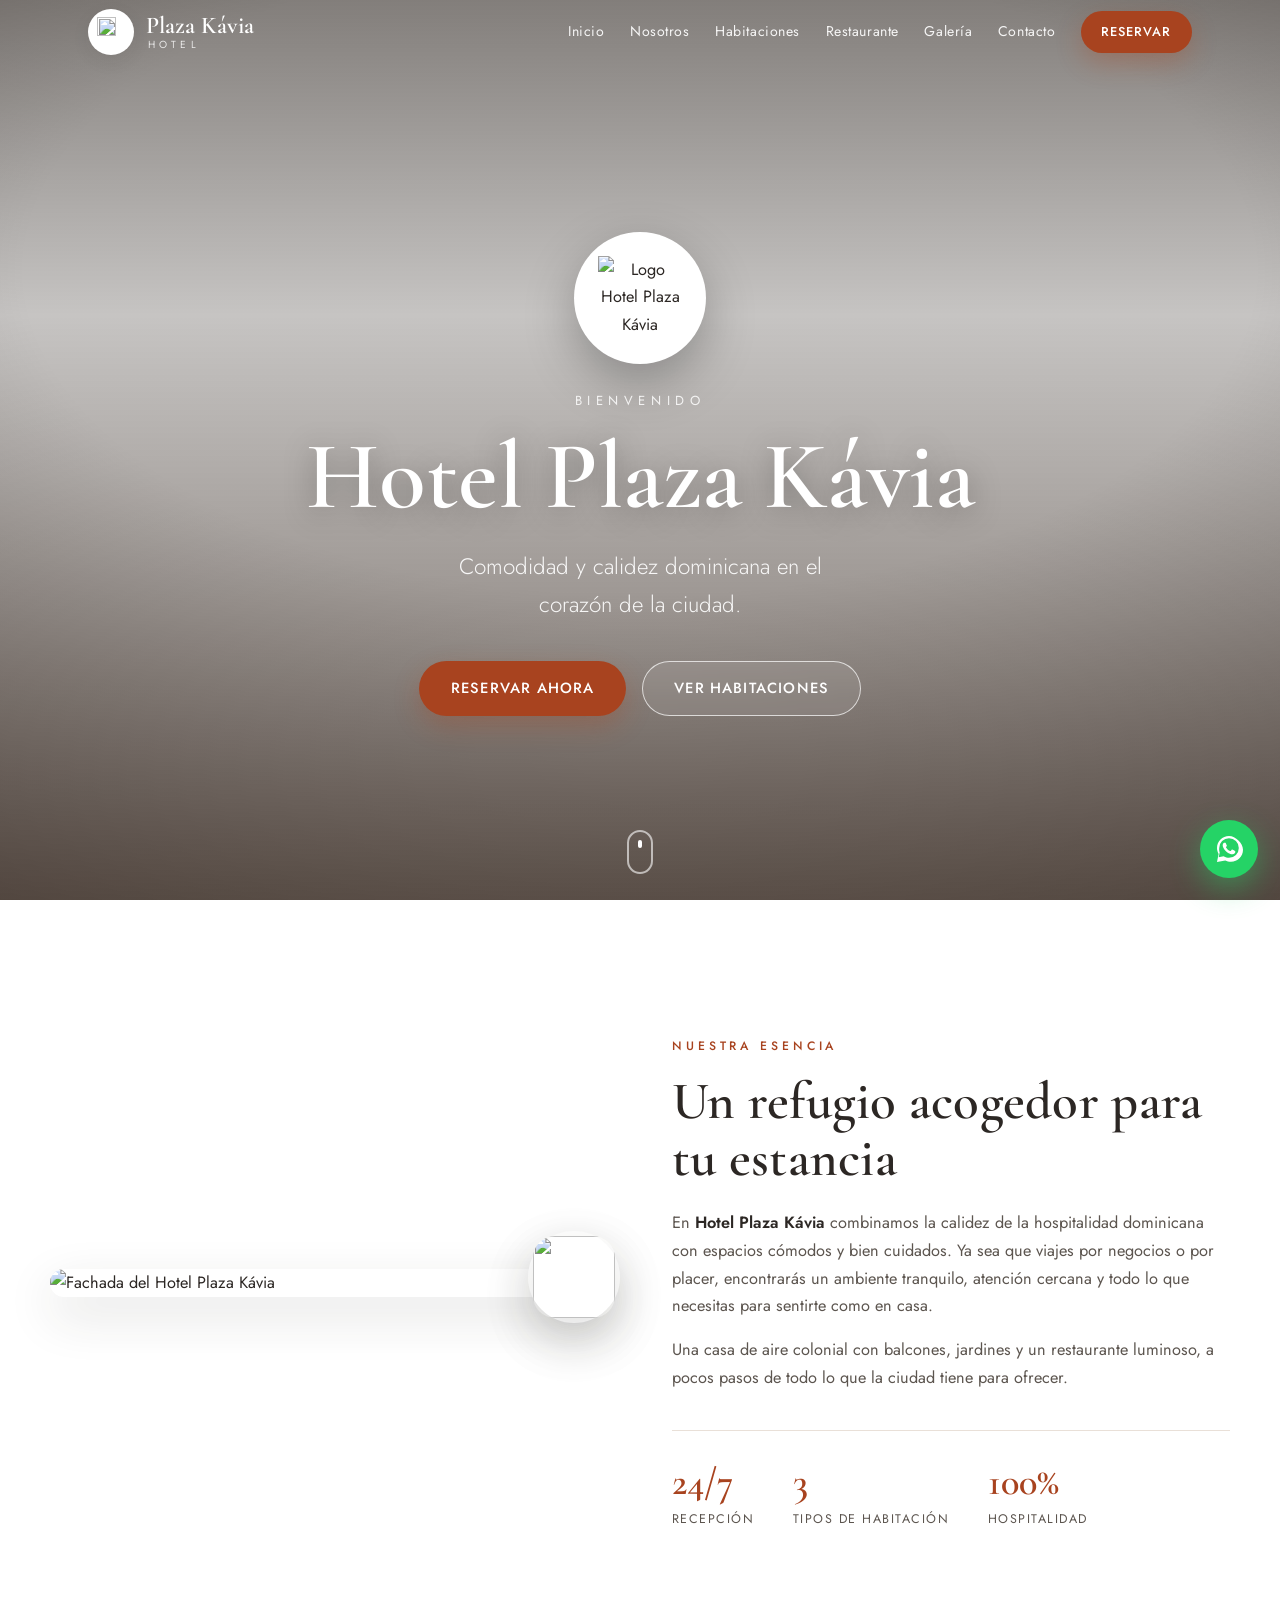
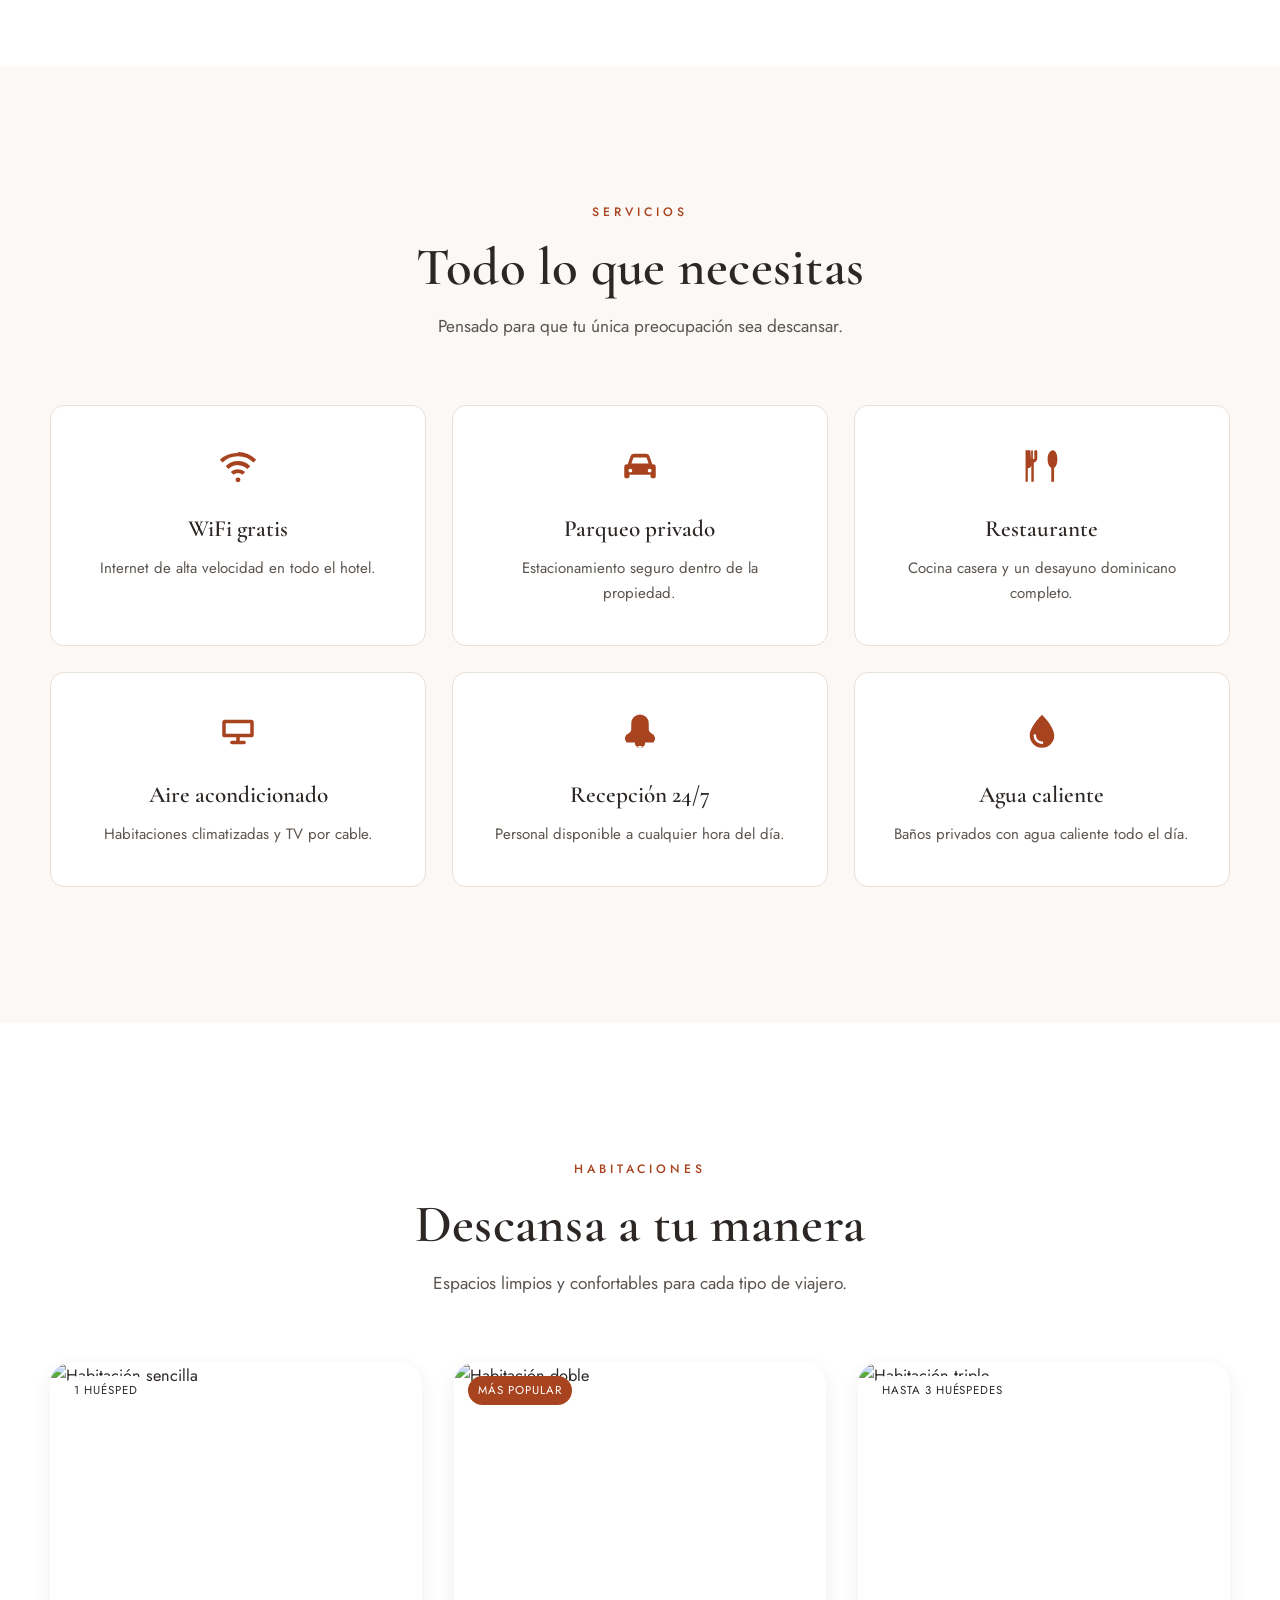
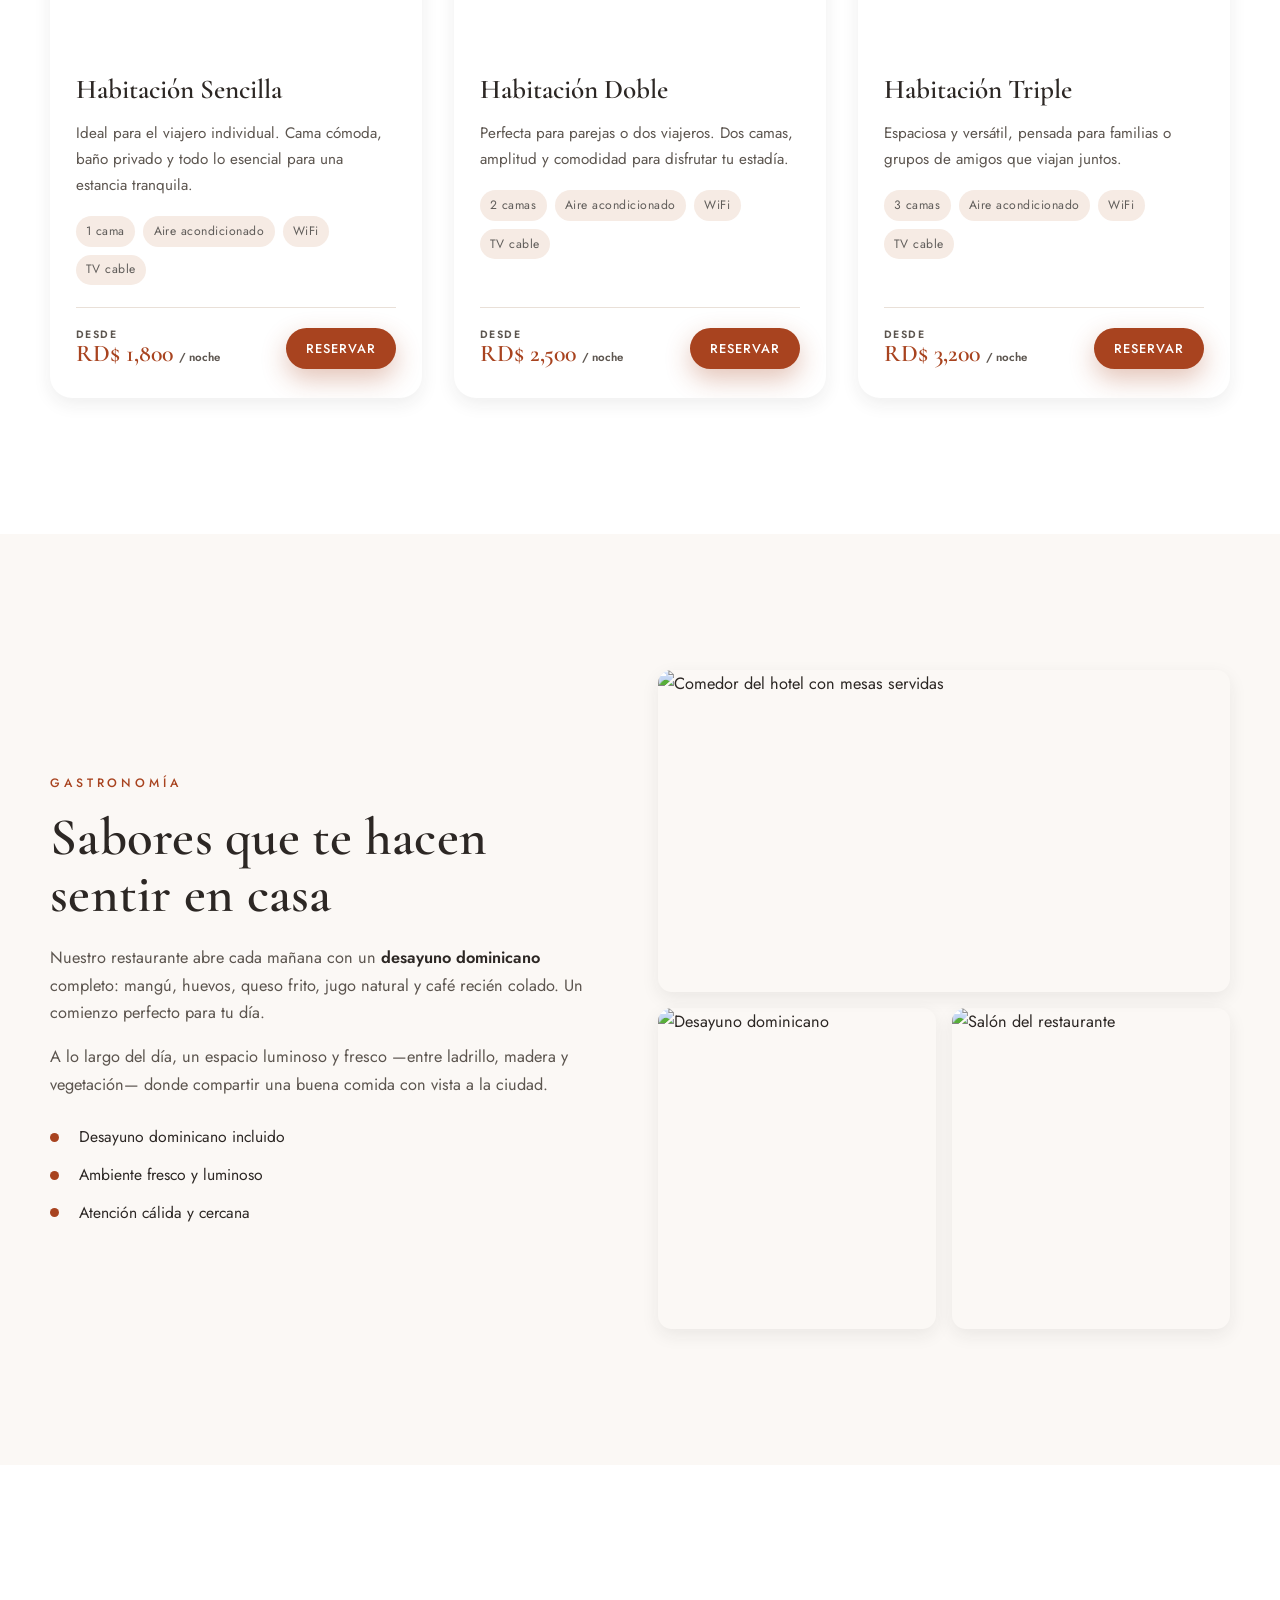
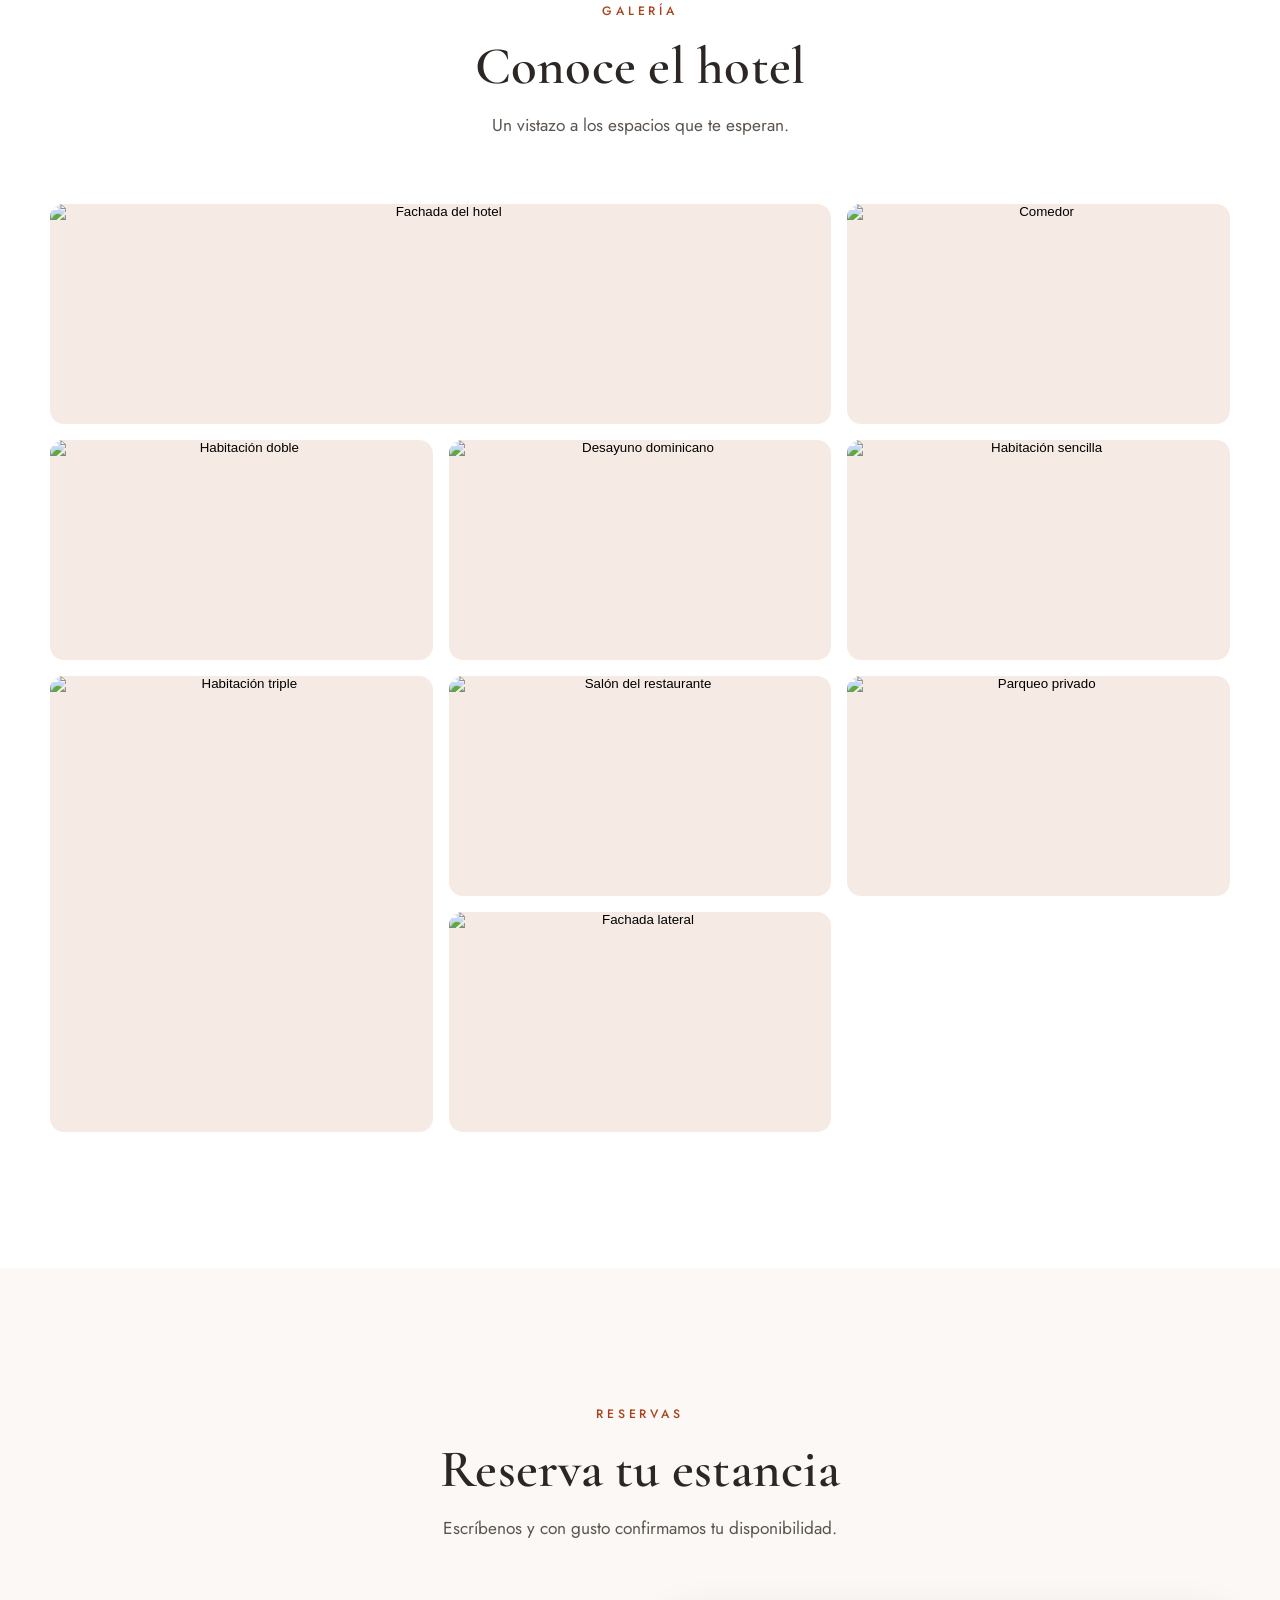
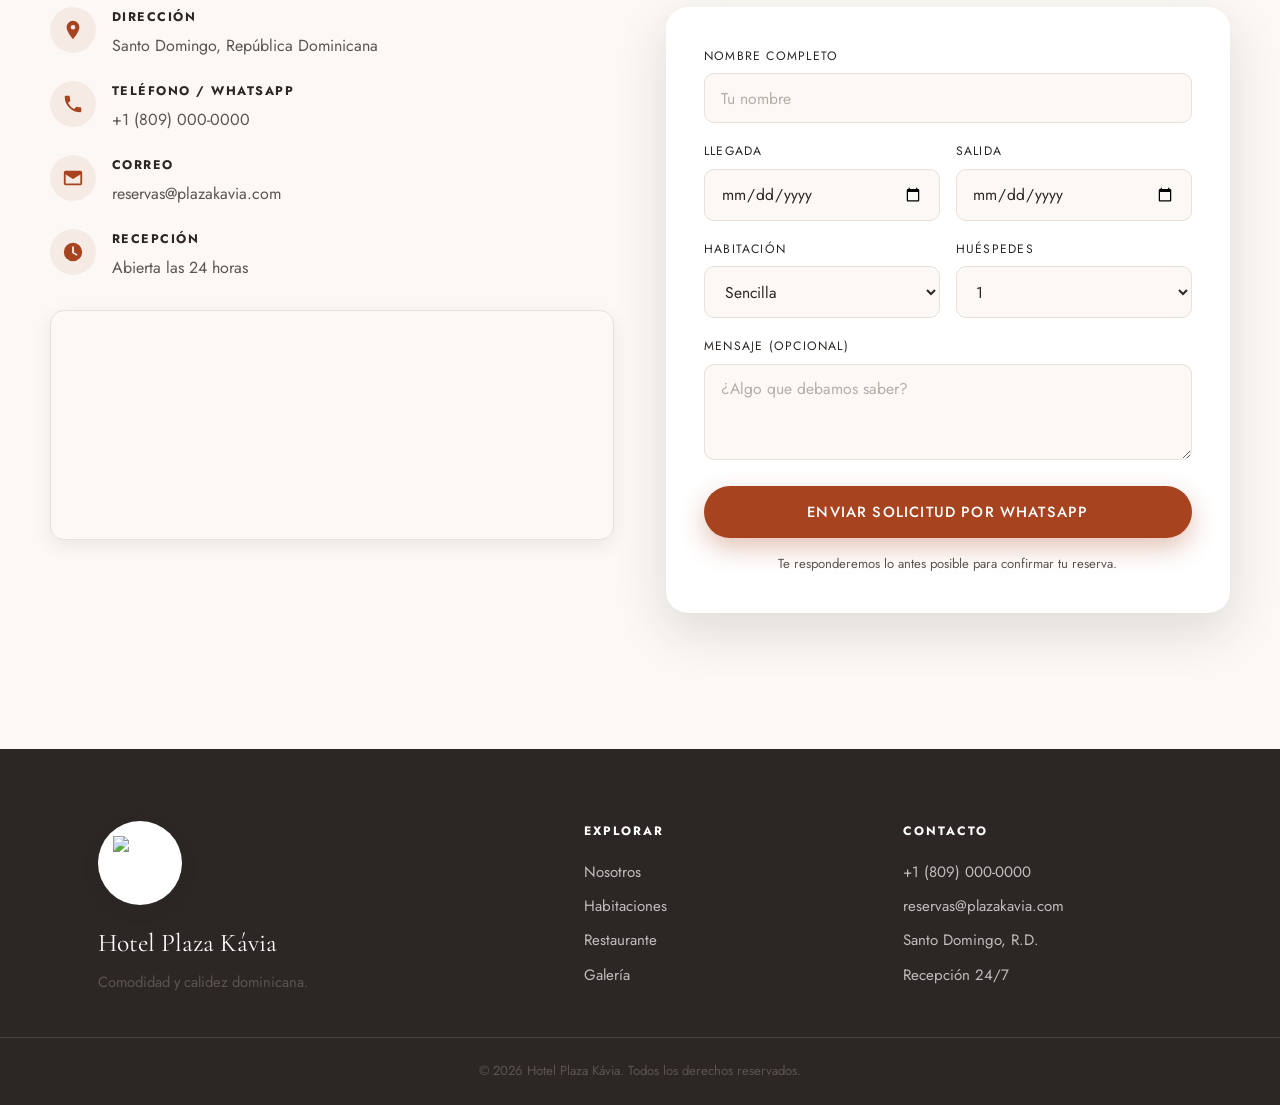
==== index.html @ 2bd02378 "Add files via upload" ====
<!DOCTYPE html>
<html lang="es">
<head>
  <meta charset="UTF-8" />
  <meta name="viewport" content="width=device-width, initial-scale=1.0" />
  <title>Hotel Plaza Kávia — Comodidad y calidez dominicana</title>
  <meta name="description" content="Hotel Plaza Kávia: un hotel acogedor en el corazón de la ciudad. Habitaciones cómodas, restaurante, desayuno dominicano, parqueo privado y atención cercana." />

  <!-- Open Graph -->
  <meta property="og:title" content="Hotel Plaza Kávia" />
  <meta property="og:description" content="Comodidad y calidez dominicana en el corazón de la ciudad." />
  <meta property="og:image" content="img/fachada2.jpg" />
  <meta property="og:type" content="website" />

  <link rel="icon" type="image/png" href="img/logo.png" />

  <!-- Fonts -->
  <link rel="preconnect" href="https://fonts.googleapis.com" />
  <link rel="preconnect" href="https://fonts.gstatic.com" crossorigin />
  <link href="https://fonts.googleapis.com/css2?family=Cormorant+Garamond:ital,wght@0,400;0,500;0,600;0,700;1,400&family=Jost:wght@300;400;500;600&display=swap" rel="stylesheet" />

  <link rel="stylesheet" href="styles.css" />
</head>
<body>

  <!-- ===================== NAVBAR ===================== -->
  <header class="nav" id="nav">
    <div class="nav__inner">
      <a href="#inicio" class="brand" aria-label="Hotel Plaza Kávia — inicio">
        <span class="logo-badge logo-badge--sm">
          <img src="img/logo.png" alt="" />
        </span>
        <span class="brand__text">
          <span class="brand__name">Plaza Kávia</span>
          <span class="brand__sub">Hotel</span>
        </span>
      </a>

      <nav class="nav__links" id="navLinks" aria-label="Navegación principal">
        <a href="#inicio">Inicio</a>
        <a href="#bienvenida">Nosotros</a>
        <a href="#habitaciones">Habitaciones</a>
        <a href="#restaurante">Restaurante</a>
        <a href="#galeria">Galería</a>
        <a href="#contacto">Contacto</a>
        <a href="#contacto" class="btn btn--primary btn--sm nav__cta">Reservar</a>
      </nav>

      <button class="nav__toggle" id="navToggle" aria-label="Abrir menú" aria-expanded="false" aria-controls="navLinks">
        <span></span><span></span><span></span>
      </button>
    </div>
  </header>

  <!-- ===================== HERO ===================== -->
  <section class="hero" id="inicio">
    <div class="hero__bg" style="background-image:url('img/fachada2.jpg')"></div>
    <div class="hero__overlay"></div>

    <div class="hero__content">
      <span class="logo-badge logo-badge--lg reveal">
        <img src="img/logo.png" alt="Logo Hotel Plaza Kávia" />
      </span>
      <p class="hero__eyebrow reveal" data-delay="1">Bienvenido</p>
      <h1 class="hero__title reveal" data-delay="2">Hotel Plaza Kávia</h1>
      <p class="hero__sub reveal" data-delay="3">
        Comodidad y calidez dominicana en el corazón de la ciudad.
      </p>
      <div class="hero__actions reveal" data-delay="4">
        <a href="#contacto" class="btn btn--primary">Reservar ahora</a>
        <a href="#habitaciones" class="btn btn--ghost">Ver habitaciones</a>
      </div>
    </div>

    <a href="#bienvenida" class="hero__scroll" aria-label="Bajar">
      <span></span>
    </a>
  </section>

  <!-- ===================== BIENVENIDA ===================== -->
  <section class="welcome section" id="bienvenida">
    <div class="welcome__grid">
      <div class="welcome__media reveal">
        <img src="img/fachada.jpg" alt="Fachada del Hotel Plaza Kávia" loading="lazy" />
        <span class="logo-badge logo-badge--float">
          <img src="img/logo.png" alt="" />
        </span>
      </div>

      <div class="welcome__text reveal" data-delay="2">
        <p class="eyebrow">Nuestra esencia</p>
        <h2 class="title">Un refugio acogedor para tu estancia</h2>
        <p>
          En <strong>Hotel Plaza Kávia</strong> combinamos la calidez de la hospitalidad
          dominicana con espacios cómodos y bien cuidados. Ya sea que viajes por
          negocios o por placer, encontrarás un ambiente tranquilo, atención cercana
          y todo lo que necesitas para sentirte como en casa.
        </p>
        <p>
          Una casa de aire colonial con balcones, jardines y un restaurante luminoso,
          a pocos pasos de todo lo que la ciudad tiene para ofrecer.
        </p>

        <div class="stats">
          <div class="stat">
            <span class="stat__num">24/7</span>
            <span class="stat__label">Recepción</span>
          </div>
          <div class="stat">
            <span class="stat__num">3</span>
            <span class="stat__label">Tipos de habitación</span>
          </div>
          <div class="stat">
            <span class="stat__num">100%</span>
            <span class="stat__label">Hospitalidad</span>
          </div>
        </div>
      </div>
    </div>
  </section>

  <!-- ===================== SERVICIOS ===================== -->
  <section class="amenities section section--cream">
    <div class="section__head reveal">
      <p class="eyebrow">Servicios</p>
      <h2 class="title">Todo lo que necesitas</h2>
      <p class="section__lead">Pensado para que tu única preocupación sea descansar.</p>
    </div>

    <div class="amenities__grid">
      <div class="amenity reveal">
        <svg viewBox="0 0 24 24" aria-hidden="true"><path d="M12 18.5a1.4 1.4 0 1 0 0 2.8 1.4 1.4 0 0 0 0-2.8Zm0-4.7c-1.6 0-3 .6-4.1 1.6l1.6 1.6c.7-.6 1.6-1 2.5-1s1.8.4 2.5 1l1.6-1.6A6 6 0 0 0 12 13.8Zm0-4.6a10 10 0 0 0-7 2.9l1.6 1.6A7.7 7.7 0 0 1 12 11.5c2 0 3.9.8 5.4 2.2l1.6-1.6a10 10 0 0 0-7-2.9Zm0-4.6A14.6 14.6 0 0 0 1.6 8.4L3.2 10A12.3 12.3 0 0 1 12 6.4 12.3 12.3 0 0 1 20.8 10l1.6-1.6A14.6 14.6 0 0 0 12 4Z"/></svg>
        <h3>WiFi gratis</h3>
        <p>Internet de alta velocidad en todo el hotel.</p>
      </div>
      <div class="amenity reveal" data-delay="1">
        <svg viewBox="0 0 24 24" aria-hidden="true"><path d="M5 11l1.5-4.5A2 2 0 0 1 8.4 5h7.2a2 2 0 0 1 1.9 1.5L19 11h.5A1.5 1.5 0 0 1 21 12.5V18a1 1 0 0 1-1 1h-1a1 1 0 0 1-1-1v-1H6v1a1 1 0 0 1-1 1H4a1 1 0 0 1-1-1v-5.5A1.5 1.5 0 0 1 4.5 11H5Zm2.1-.5h9.8l-1-3a.5.5 0 0 0-.5-.4H8.6a.5.5 0 0 0-.5.4l-1 3ZM6.5 13.5a1.1 1.1 0 1 0 0 2.2 1.1 1.1 0 0 0 0-2.2Zm11 0a1.1 1.1 0 1 0 0 2.2 1.1 1.1 0 0 0 0-2.2Z"/></svg>
        <h3>Parqueo privado</h3>
        <p>Estacionamiento seguro dentro de la propiedad.</p>
      </div>
      <div class="amenity reveal" data-delay="2">
        <svg viewBox="0 0 24 24" aria-hidden="true"><path d="M4 3h1.4l.5 8.2a2 2 0 0 1-2 2.1V21H2.6V3H4Zm4.8 0c.3 0 .5.2.5.5v4a2.6 2.6 0 0 1-2 2.5V21H5.9v-11A2.6 2.6 0 0 1 4 7.5v-4a.5.5 0 0 1 1 0V8h.8V3.5a.5.5 0 0 1 1 0V8h.8V3.5c0-.3.2-.5.5-.5Zm9.4 0c1.6 0 2.6 2.3 2.6 5.2 0 2.4-.7 4.3-1.9 4.9V21h-1.6v-8C16 12.4 15.2 10.8 15.2 8 15.2 5.2 16.6 3 18.2 3Z"/></svg>
        <h3>Restaurante</h3>
        <p>Cocina casera y un desayuno dominicano completo.</p>
      </div>
      <div class="amenity reveal" data-delay="3">
        <svg viewBox="0 0 24 24" aria-hidden="true"><path d="M3 6.5A1.5 1.5 0 0 1 4.5 5h15A1.5 1.5 0 0 1 21 6.5v7a1.5 1.5 0 0 1-1.5 1.5H13v2h2.5a1 1 0 1 1 0 2h-7a1 1 0 1 1 0-2H11v-2H4.5A1.5 1.5 0 0 1 3 13.5v-7ZM5 7v6h14V7H5Z"/></svg>
        <h3>Aire acondicionado</h3>
        <p>Habitaciones climatizadas y TV por cable.</p>
      </div>
      <div class="amenity reveal" data-delay="4">
        <svg viewBox="0 0 24 24" aria-hidden="true"><path d="M12 2a5 5 0 0 0-5 5v3.6c0 .5-.2 1-.6 1.4l-1 .9A3 3 0 0 0 4.4 18H9a3 3 0 0 0 6 0h4.6a3 3 0 0 0-1-5.1l-1-.9a2 2 0 0 1-.6-1.4V7a5 5 0 0 0-5-5Zm0 19a1.5 1.5 0 0 1-1.4-1h2.8A1.5 1.5 0 0 1 12 21Z"/></svg>
        <h3>Recepción 24/7</h3>
        <p>Personal disponible a cualquier hora del día.</p>
      </div>
      <div class="amenity reveal" data-delay="5">
        <svg viewBox="0 0 24 24" aria-hidden="true"><path d="M12 2.2S5 9 5 14a7 7 0 0 0 14 0c0-5-7-11.8-7-11.8Zm0 16.6a4.8 4.8 0 0 1-4.8-4.8c0-.4.3-.7.7-.7s.7.3.7.7A3.4 3.4 0 0 0 12 17.4c.4 0 .7.3.7.7s-.3.7-.7.7Z"/></svg>
        <h3>Agua caliente</h3>
        <p>Baños privados con agua caliente todo el día.</p>
      </div>
    </div>
  </section>

  <!-- ===================== HABITACIONES ===================== -->
  <section class="rooms section" id="habitaciones">
    <div class="section__head reveal">
      <p class="eyebrow">Habitaciones</p>
      <h2 class="title">Descansa a tu manera</h2>
      <p class="section__lead">
        Espacios limpios y confortables para cada tipo de viajero.
      </p>
    </div>

    <div class="rooms__grid">
      <article class="room reveal">
        <div class="room__media">
          <img src="img/sencilla.jpg" alt="Habitación sencilla" loading="lazy" />
          <span class="room__tag">1 huésped</span>
        </div>
        <div class="room__body">
          <h3 class="room__name">Habitación Sencilla</h3>
          <p class="room__desc">
            Ideal para el viajero individual. Cama cómoda, baño privado y todo lo
            esencial para una estancia tranquila.
          </p>
          <ul class="room__feats">
            <li>1 cama</li><li>Aire acondicionado</li><li>WiFi</li><li>TV cable</li>
          </ul>
          <div class="room__foot">
            <span class="room__price"><small>Desde</small> RD$ 1,800 <em>/ noche</em></span>
            <a href="#contacto" class="btn btn--primary btn--sm" data-room="Sencilla">Reservar</a>
          </div>
        </div>
      </article>

      <article class="room reveal" data-delay="1">
        <div class="room__media">
          <img src="img/doble.jpg" alt="Habitación doble" loading="lazy" />
          <span class="room__tag room__tag--featured">Más popular</span>
        </div>
        <div class="room__body">
          <h3 class="room__name">Habitación Doble</h3>
          <p class="room__desc">
            Perfecta para parejas o dos viajeros. Dos camas, amplitud y comodidad
            para disfrutar tu estadía.
          </p>
          <ul class="room__feats">
            <li>2 camas</li><li>Aire acondicionado</li><li>WiFi</li><li>TV cable</li>
          </ul>
          <div class="room__foot">
            <span class="room__price"><small>Desde</small> RD$ 2,500 <em>/ noche</em></span>
            <a href="#contacto" class="btn btn--primary btn--sm" data-room="Doble">Reservar</a>
          </div>
        </div>
      </article>

      <article class="room reveal" data-delay="2">
        <div class="room__media">
          <img src="img/triple.jpg" alt="Habitación triple" loading="lazy" />
          <span class="room__tag">Hasta 3 huéspedes</span>
        </div>
        <div class="room__body">
          <h3 class="room__name">Habitación Triple</h3>
          <p class="room__desc">
            Espaciosa y versátil, pensada para familias o grupos de amigos que
            viajan juntos.
          </p>
          <ul class="room__feats">
            <li>3 camas</li><li>Aire acondicionado</li><li>WiFi</li><li>TV cable</li>
          </ul>
          <div class="room__foot">
            <span class="room__price"><small>Desde</small> RD$ 3,200 <em>/ noche</em></span>
            <a href="#contacto" class="btn btn--primary btn--sm" data-room="Triple">Reservar</a>
          </div>
        </div>
      </article>
    </div>
  </section>

  <!-- ===================== RESTAURANTE ===================== -->
  <section class="dining section section--cream" id="restaurante">
    <div class="dining__grid">
      <div class="dining__text reveal">
        <p class="eyebrow">Gastronomía</p>
        <h2 class="title">Sabores que te hacen sentir en casa</h2>
        <p>
          Nuestro restaurante abre cada mañana con un <strong>desayuno dominicano</strong>
          completo: mangú, huevos, queso frito, jugo natural y café recién colado.
          Un comienzo perfecto para tu día.
        </p>
        <p>
          A lo largo del día, un espacio luminoso y fresco —entre ladrillo, madera y
          vegetación— donde compartir una buena comida con vista a la ciudad.
        </p>
        <ul class="dining__list">
          <li>Desayuno dominicano incluido</li>
          <li>Ambiente fresco y luminoso</li>
          <li>Atención cálida y cercana</li>
        </ul>
      </div>

      <div class="dining__gallery reveal" data-delay="2">
        <figure class="dining__big">
          <img src="img/comedor.jpg" alt="Comedor del hotel con mesas servidas" loading="lazy" />
        </figure>
        <figure>
          <img src="img/desayuno.jpg" alt="Desayuno dominicano" loading="lazy" />
        </figure>
        <figure>
          <img src="img/comedor2.jpg" alt="Salón del restaurante" loading="lazy" />
        </figure>
      </div>
    </div>
  </section>

  <!-- ===================== GALERÍA ===================== -->
  <section class="gallery section" id="galeria">
    <div class="section__head reveal">
      <p class="eyebrow">Galería</p>
      <h2 class="title">Conoce el hotel</h2>
      <p class="section__lead">Un vistazo a los espacios que te esperan.</p>
    </div>

    <div class="gallery__grid" id="galleryGrid">
      <button class="gallery__item gallery__item--wide reveal" data-src="img/fachada2.jpg" aria-label="Ampliar imagen">
        <img src="img/fachada2.jpg" alt="Fachada del hotel" loading="lazy" />
      </button>
      <button class="gallery__item reveal" data-delay="1" data-src="img/comedor.jpg" aria-label="Ampliar imagen">
        <img src="img/comedor.jpg" alt="Comedor" loading="lazy" />
      </button>
      <button class="gallery__item reveal" data-delay="2" data-src="img/doble.jpg" aria-label="Ampliar imagen">
        <img src="img/doble.jpg" alt="Habitación doble" loading="lazy" />
      </button>
      <button class="gallery__item reveal" data-src="img/desayuno.jpg" aria-label="Ampliar imagen">
        <img src="img/desayuno.jpg" alt="Desayuno dominicano" loading="lazy" />
      </button>
      <button class="gallery__item reveal" data-delay="1" data-src="img/sencilla.jpg" aria-label="Ampliar imagen">
        <img src="img/sencilla.jpg" alt="Habitación sencilla" loading="lazy" />
      </button>
      <button class="gallery__item gallery__item--tall reveal" data-delay="2" data-src="img/triple.jpg" aria-label="Ampliar imagen">
        <img src="img/triple.jpg" alt="Habitación triple" loading="lazy" />
      </button>
      <button class="gallery__item reveal" data-src="img/comedor2.jpg" aria-label="Ampliar imagen">
        <img src="img/comedor2.jpg" alt="Salón del restaurante" loading="lazy" />
      </button>
      <button class="gallery__item reveal" data-delay="1" data-src="img/parqueo.jpg" aria-label="Ampliar imagen">
        <img src="img/parqueo.jpg" alt="Parqueo privado" loading="lazy" />
      </button>
      <button class="gallery__item reveal" data-delay="2" data-src="img/fachada.jpg" aria-label="Ampliar imagen">
        <img src="img/fachada.jpg" alt="Fachada lateral" loading="lazy" />
      </button>
    </div>
  </section>

  <!-- ===================== CONTACTO ===================== -->
  <section class="contact section section--cream" id="contacto">
    <div class="section__head reveal">
      <p class="eyebrow">Reservas</p>
      <h2 class="title">Reserva tu estancia</h2>
      <p class="section__lead">
        Escríbenos y con gusto confirmamos tu disponibilidad.
      </p>
    </div>

    <div class="contact__grid">
      <div class="contact__info reveal">
        <ul class="contact__list">
          <li>
            <span class="contact__ico" aria-hidden="true">
              <svg viewBox="0 0 24 24"><path d="M12 2a7 7 0 0 0-7 7c0 5 7 13 7 13s7-8 7-13a7 7 0 0 0-7-7Zm0 9.5A2.5 2.5 0 1 1 12 6.5a2.5 2.5 0 0 1 0 5Z"/></svg>
            </span>
            <div>
              <h4>Dirección</h4>
              <p>Santo Domingo, República Dominicana</p>
            </div>
          </li>
          <li>
            <span class="contact__ico" aria-hidden="true">
              <svg viewBox="0 0 24 24"><path d="M6.6 10.8a15.5 15.5 0 0 0 6.6 6.6l2.2-2.2a1 1 0 0 1 1-.24 11.4 11.4 0 0 0 3.6.6 1 1 0 0 1 1 1V20a1 1 0 0 1-1 1A17 17 0 0 1 3 4a1 1 0 0 1 1-1h3.5a1 1 0 0 1 1 1c0 1.25.2 2.46.57 3.6a1 1 0 0 1-.25 1l-2.2 2.2Z"/></svg>
            </span>
            <div>
              <h4>Teléfono / WhatsApp</h4>
              <p><a href="tel:+18090000000">+1 (809) 000-0000</a></p>
            </div>
          </li>
          <li>
            <span class="contact__ico" aria-hidden="true">
              <svg viewBox="0 0 24 24"><path d="M4 4h16a2 2 0 0 1 2 2v12a2 2 0 0 1-2 2H4a2 2 0 0 1-2-2V6a2 2 0 0 1 2-2Zm8 7L4.5 6.5h15L12 11Zm0 2L4 8.2V18h16V8.2L12 13Z"/></svg>
            </span>
            <div>
              <h4>Correo</h4>
              <p><a href="mailto:reservas@plazakavia.com">reservas@plazakavia.com</a></p>
            </div>
          </li>
          <li>
            <span class="contact__ico" aria-hidden="true">
              <svg viewBox="0 0 24 24"><path d="M12 2a10 10 0 1 0 0 20 10 10 0 0 0 0-20Zm1 10.4 4 2.3-.8 1.3L11 13V6h2v6.4Z"/></svg>
            </span>
            <div>
              <h4>Recepción</h4>
              <p>Abierta las 24 horas</p>
            </div>
          </li>
        </ul>

        <div class="contact__map">
          <iframe
            title="Ubicación del Hotel Plaza Kávia"
            src="https://www.google.com/maps?q=Santo+Domingo,+Rep%C3%BAblica+Dominicana&output=embed"
            loading="lazy" referrerpolicy="no-referrer-when-downgrade"></iframe>
        </div>
      </div>

      <form class="contact__form reveal" data-delay="2" id="reservaForm" novalidate>
        <div class="field">
          <label for="nombre">Nombre completo</label>
          <input type="text" id="nombre" name="nombre" placeholder="Tu nombre" required />
        </div>
        <div class="field-row">
          <div class="field">
            <label for="checkin">Llegada</label>
            <input type="date" id="checkin" name="checkin" />
          </div>
          <div class="field">
            <label for="checkout">Salida</label>
            <input type="date" id="checkout" name="checkout" />
          </div>
        </div>
        <div class="field-row">
          <div class="field">
            <label for="tipo">Habitación</label>
            <select id="tipo" name="tipo">
              <option value="Sencilla">Sencilla</option>
              <option value="Doble">Doble</option>
              <option value="Triple">Triple</option>
            </select>
          </div>
          <div class="field">
            <label for="huespedes">Huéspedes</label>
            <select id="huespedes" name="huespedes">
              <option>1</option><option>2</option><option>3</option><option>4+</option>
            </select>
          </div>
        </div>
        <div class="field">
          <label for="mensaje">Mensaje (opcional)</label>
          <textarea id="mensaje" name="mensaje" rows="3" placeholder="¿Algo que debamos saber?"></textarea>
        </div>
        <button type="submit" class="btn btn--primary btn--block">
          Enviar solicitud por WhatsApp
        </button>
        <p class="contact__note">Te responderemos lo antes posible para confirmar tu reserva.</p>
      </form>
    </div>
  </section>

  <!-- ===================== FOOTER ===================== -->
  <footer class="footer">
    <div class="footer__inner">
      <div class="footer__brand">
        <span class="logo-badge logo-badge--md">
          <img src="img/logo.png" alt="Hotel Plaza Kávia" />
        </span>
        <p class="footer__name">Hotel Plaza Kávia</p>
        <p class="footer__tag">Comodidad y calidez dominicana.</p>
      </div>

      <nav class="footer__col" aria-label="Enlaces">
        <h4>Explorar</h4>
        <a href="#bienvenida">Nosotros</a>
        <a href="#habitaciones">Habitaciones</a>
        <a href="#restaurante">Restaurante</a>
        <a href="#galeria">Galería</a>
      </nav>

      <div class="footer__col">
        <h4>Contacto</h4>
        <a href="tel:+18090000000">+1 (809) 000-0000</a>
        <a href="mailto:reservas@plazakavia.com">reservas@plazakavia.com</a>
        <p>Santo Domingo, R.D.</p>
        <p>Recepción 24/7</p>
      </div>
    </div>
    <div class="footer__bottom">
      <p>© <span id="year"></span> Hotel Plaza Kávia. Todos los derechos reservados.</p>
    </div>
  </footer>

  <!-- WhatsApp flotante -->
  <a href="#contacto" class="wa-float" id="waFloat" aria-label="Reservar por WhatsApp">
    <svg viewBox="0 0 32 32" aria-hidden="true"><path d="M16 3C9.4 3 4 8.4 4 15c0 2.1.6 4.1 1.6 5.9L4 29l8.3-1.6c1.7.9 3.6 1.4 5.7 1.4 6.6 0 12-5.4 12-12S22.6 3 16 3Zm0 21.8c-1.8 0-3.5-.5-5-1.4l-.4-.2-4.9 1 1-4.8-.2-.4A9.7 9.7 0 0 1 6.2 15 9.8 9.8 0 1 1 16 24.8Zm5.4-7.3c-.3-.2-1.8-.9-2-1-.3-.1-.5-.2-.7.2-.2.3-.8 1-1 1.2-.2.2-.4.2-.7.1a8 8 0 0 1-4-3.5c-.3-.5.3-.5.8-1.5.1-.2 0-.4 0-.5l-1-2.3c-.2-.6-.5-.5-.7-.5h-.6c-.2 0-.5.1-.8.4-.3.3-1 1-1 2.5s1.1 2.9 1.2 3.1c.2.2 2.2 3.4 5.4 4.8 2 .8 2.7.9 3.7.8.6-.1 1.8-.8 2.1-1.5.3-.7.3-1.4.2-1.5-.1-.2-.3-.2-.6-.4Z"/></svg>
  </a>

  <!-- Lightbox -->
  <div class="lightbox" id="lightbox" aria-hidden="true" role="dialog" aria-label="Imagen ampliada">
    <button class="lightbox__close" id="lbClose" aria-label="Cerrar">&times;</button>
    <button class="lightbox__nav lightbox__prev" id="lbPrev" aria-label="Anterior">&#8249;</button>
    <img class="lightbox__img" id="lbImg" src="" alt="" />
    <button class="lightbox__nav lightbox__next" id="lbNext" aria-label="Siguiente">&#8250;</button>
  </div>

  <script src="script.js"></script>
</body>
</html>
---- styles.css ----
/* ============================================================
   HOTEL PLAZA KÁVIA — hoja de estilos
   Paleta de marca: terracota/óxido + gris, sobre blanco
   ============================================================ */

:root {
  /* Marca */
  --rust:        #A8431F;
  --rust-deep:   #7E3015;
  --rust-soft:   #C06A45;
  --rust-tint:   #F6EBE4;   /* fondo claro con tono terracota */
  --gray:        #8A8A8A;
  --gray-dark:   #5F5C59;

  /* Neutros */
  --ink:         #2C2724;   /* texto principal */
  --ink-soft:    #5C554F;   /* texto secundario */
  --cream:       #FBF8F5;   /* secciones cálidas */
  --white:       #FFFFFF;
  --line:        #E9E0D8;   /* bordes sutiles */

  /* Tipografía */
  --serif: "Cormorant Garamond", Georgia, "Times New Roman", serif;
  --sans:  "Jost", "Helvetica Neue", Arial, sans-serif;

  /* Sistema */
  --maxw: 1180px;
  --radius: 14px;
  --radius-lg: 22px;
  --shadow-sm: 0 6px 18px rgba(44, 39, 36, .08);
  --shadow-md: 0 18px 50px rgba(44, 39, 36, .14);
  --shadow-lg: 0 30px 80px rgba(44, 39, 36, .22);
  --ease: cubic-bezier(.22, .61, .36, 1);
}

/* ---------- Reset ---------- */
*, *::before, *::after { box-sizing: border-box; margin: 0; padding: 0; }

html { scroll-behavior: smooth; -webkit-text-size-adjust: 100%; }

body {
  font-family: var(--sans);
  font-weight: 400;
  color: var(--ink);
  background: var(--white);
  line-height: 1.7;
  font-size: 1.02rem;
  overflow-x: hidden;
}

img { max-width: 100%; display: block; }
a { color: inherit; text-decoration: none; }
ul { list-style: none; }

/* ---------- Tipografía base ---------- */
.eyebrow {
  font-family: var(--sans);
  font-size: .76rem;
  font-weight: 500;
  letter-spacing: .32em;
  text-transform: uppercase;
  color: var(--rust);
  margin-bottom: 1rem;
}

.title {
  font-family: var(--serif);
  font-weight: 600;
  line-height: 1.08;
  letter-spacing: .005em;
  color: var(--ink);
  font-size: clamp(2rem, 1.2rem + 3vw, 3.3rem);
}

p { color: var(--ink-soft); }
strong { color: var(--ink); font-weight: 600; }

/* ---------- Layout ---------- */
.section {
  padding: clamp(4.5rem, 3rem + 8vw, 8.5rem) clamp(1.25rem, 5vw, 3rem);
}
.section--cream { background: var(--cream); }

.section__head {
  max-width: 640px;
  margin: 0 auto clamp(2.5rem, 5vw, 4rem);
  text-align: center;
}
.section__lead {
  margin-top: 1rem;
  font-size: 1.08rem;
}

/* ---------- Logo badge (siempre sobre blanco) ---------- */
.logo-badge {
  display: inline-grid;
  place-items: center;
  background: var(--white);
  border-radius: 50%;
  box-shadow: var(--shadow-sm);
}
.logo-badge img { width: 64%; height: 64%; object-fit: contain; }
.logo-badge--sm { width: 46px; height: 46px; }
.logo-badge--md { width: 84px; height: 84px; }
.logo-badge--lg {
  width: clamp(96px, 14vw, 132px);
  height: clamp(96px, 14vw, 132px);
  box-shadow: 0 18px 50px rgba(0,0,0,.28);
  margin-bottom: 1.6rem;
}
.logo-badge--float {
  position: absolute;
  width: 92px; height: 92px;
  right: clamp(-12px, -1vw, 8px); bottom: -26px;
  box-shadow: var(--shadow-md);
  border: 5px solid var(--white);
}

/* ---------- Botones ---------- */
.btn {
  --pad-y: .95em;
  --pad-x: 2.1em;
  display: inline-flex;
  align-items: center;
  justify-content: center;
  gap: .5em;
  font-family: var(--sans);
  font-weight: 500;
  font-size: .92rem;
  letter-spacing: .08em;
  text-transform: uppercase;
  padding: var(--pad-y) var(--pad-x);
  border: 1.5px solid transparent;
  border-radius: 100px;
  cursor: pointer;
  transition: transform .35s var(--ease), background .35s var(--ease),
              color .35s var(--ease), border-color .35s var(--ease),
              box-shadow .35s var(--ease);
  white-space: nowrap;
}
.btn--sm { --pad-y: .7em; --pad-x: 1.5em; font-size: .8rem; }
.btn--block { width: 100%; }

.btn--primary {
  background: var(--rust);
  color: #fff;
  box-shadow: 0 10px 26px rgba(168, 67, 31, .32);
}
.btn--primary:hover {
  background: var(--rust-deep);
  transform: translateY(-3px);
  box-shadow: 0 16px 34px rgba(168, 67, 31, .4);
}
.btn--ghost {
  background: rgba(255,255,255,.08);
  color: #fff;
  border-color: rgba(255,255,255,.7);
  backdrop-filter: blur(2px);
}
.btn--ghost:hover {
  background: #fff;
  color: var(--ink);
  transform: translateY(-3px);
}

/* ============================================================
   NAVBAR
   ============================================================ */
.nav {
  position: fixed;
  inset: 0 0 auto 0;
  z-index: 100;
  transition: background .4s var(--ease), box-shadow .4s var(--ease), padding .4s var(--ease);
  padding: .55rem 0;
}
.nav__inner {
  max-width: var(--maxw);
  margin: 0 auto;
  padding: 0 clamp(1.1rem, 4vw, 2.4rem);
  display: flex;
  align-items: center;
  justify-content: space-between;
  gap: 1rem;
}
.nav.scrolled {
  background: rgba(255,255,255,.94);
  box-shadow: 0 6px 24px rgba(44,39,36,.08);
  backdrop-filter: blur(10px);
}

.brand { display: flex; align-items: center; gap: .7rem; }
.brand__text { display: flex; flex-direction: column; line-height: 1; }
.brand__name {
  font-family: var(--serif);
  font-size: 1.5rem;
  font-weight: 600;
  color: #fff;
  transition: color .4s var(--ease);
}
.brand__sub {
  font-size: .64rem;
  letter-spacing: .42em;
  text-transform: uppercase;
  color: rgba(255,255,255,.8);
  transition: color .4s var(--ease);
  margin-top: 2px;
  padding-left: 2px;
}
.nav.scrolled .brand__name { color: var(--ink); }
.nav.scrolled .brand__sub  { color: var(--rust); }

.nav__links { display: flex; align-items: center; gap: clamp(1rem, 2vw, 2rem); }
.nav__links > a:not(.btn) {
  font-size: .88rem;
  font-weight: 400;
  letter-spacing: .04em;
  color: rgba(255,255,255,.92);
  position: relative;
  padding: .3rem 0;
  transition: color .3s var(--ease);
}
.nav__links > a:not(.btn)::after {
  content: "";
  position: absolute;
  left: 0; bottom: -2px;
  width: 0; height: 1.5px;
  background: var(--rust);
  transition: width .3s var(--ease);
}
.nav__links > a:not(.btn):hover::after { width: 100%; }
.nav.scrolled .nav__links > a:not(.btn) { color: var(--ink-soft); }
.nav.scrolled .nav__links > a:not(.btn):hover { color: var(--rust); }

.nav__toggle {
  display: none;
  flex-direction: column;
  gap: 5px;
  background: none;
  border: 0;
  cursor: pointer;
  padding: 8px;
  z-index: 110;
}
.nav__toggle span {
  width: 26px; height: 2px;
  background: #fff;
  border-radius: 2px;
  transition: transform .35s var(--ease), opacity .25s var(--ease), background .4s var(--ease);
}
.nav.scrolled .nav__toggle span { background: var(--ink); }

/* ============================================================
   HERO
   ============================================================ */
.hero {
  position: relative;
  min-height: 100vh;
  min-height: 100svh;
  display: flex;
  flex-direction: column;
  align-items: center;
  justify-content: center;
  text-align: center;
  padding: 7rem 1.25rem 4rem;
  overflow: hidden;
}
.hero__bg {
  position: absolute;
  inset: 0;
  background-size: cover;
  background-position: center;
  transform: scale(1.06);
  animation: heroZoom 14s var(--ease) forwards;
}
@keyframes heroZoom { to { transform: scale(1); } }
.hero__overlay {
  position: absolute;
  inset: 0;
  background:
    linear-gradient(180deg, rgba(28,20,14,.55) 0%, rgba(28,20,14,.25) 35%, rgba(40,24,14,.65) 100%),
    radial-gradient(120% 90% at 50% 30%, transparent 40%, rgba(20,12,8,.5) 100%);
}
.hero__content { position: relative; z-index: 2; width: 100%; max-width: 760px; }
.hero__eyebrow {
  color: rgba(255,255,255,.85);
  font-size: .82rem;
  letter-spacing: .42em;
  text-transform: uppercase;
  margin-bottom: 1rem;
}
.hero__title {
  font-family: var(--serif);
  color: #fff;
  font-weight: 600;
  line-height: 1.02;
  font-size: clamp(2.9rem, 1.5rem + 6vw, 6rem);
  text-shadow: 0 4px 30px rgba(0,0,0,.35);
}
.hero__sub {
  color: rgba(255,255,255,.92);
  font-size: clamp(1.05rem, .9rem + .8vw, 1.4rem);
  font-weight: 300;
  margin: 1.3rem auto 2.4rem;
  max-width: 30ch;
}
.hero__actions { display: flex; gap: 1rem; justify-content: center; flex-wrap: wrap; }

.hero__scroll {
  position: absolute;
  bottom: 26px; left: 50%;
  transform: translateX(-50%);
  width: 26px; height: 44px;
  border: 2px solid rgba(255,255,255,.6);
  border-radius: 14px;
  z-index: 2;
}
.hero__scroll span {
  position: absolute;
  top: 8px; left: 50%;
  width: 4px; height: 8px;
  margin-left: -2px;
  background: #fff;
  border-radius: 2px;
  animation: scrollDot 1.8s infinite;
}
@keyframes scrollDot {
  0% { opacity: 0; transform: translateY(0); }
  40% { opacity: 1; }
  80%,100% { opacity: 0; transform: translateY(14px); }
}

/* ============================================================
   BIENVENIDA
   ============================================================ */
.welcome__grid {
  max-width: var(--maxw);
  margin: 0 auto;
  display: grid;
  grid-template-columns: 1fr 1fr;
  gap: clamp(2rem, 5vw, 5rem);
  align-items: center;
}
.welcome__media { position: relative; }
.welcome__media img {
  width: 100%;
  height: 100%;
  max-height: 560px;
  object-fit: cover;
  border-radius: var(--radius-lg);
  box-shadow: var(--shadow-md);
}
.welcome__text .title { margin-bottom: 1.4rem; }
.welcome__text p + p { margin-top: 1rem; }

.stats {
  display: flex;
  gap: clamp(1.2rem, 3vw, 2.6rem);
  margin-top: 2.4rem;
  padding-top: 2rem;
  border-top: 1px solid var(--line);
}
.stat { display: flex; flex-direction: column; }
.stat__num {
  font-family: var(--serif);
  font-size: clamp(1.9rem, 3vw, 2.6rem);
  font-weight: 600;
  color: var(--rust);
  line-height: 1;
}
.stat__label {
  font-size: .78rem;
  letter-spacing: .12em;
  text-transform: uppercase;
  color: var(--ink-soft);
  margin-top: .5rem;
}

/* ============================================================
   SERVICIOS
   ============================================================ */
.amenities__grid {
  max-width: var(--maxw);
  margin: 0 auto;
  display: grid;
  grid-template-columns: repeat(3, 1fr);
  gap: clamp(1rem, 2.2vw, 1.6rem);
}
.amenity {
  background: var(--white);
  border: 1px solid var(--line);
  border-radius: var(--radius);
  padding: clamp(1.6rem, 3vw, 2.4rem);
  text-align: center;
  transition: transform .4s var(--ease), box-shadow .4s var(--ease), border-color .4s var(--ease);
}
.amenity:hover {
  transform: translateY(-6px);
  box-shadow: var(--shadow-md);
  border-color: transparent;
}
.amenity svg {
  width: 42px; height: 42px;
  fill: var(--rust);
  margin: 0 auto .9rem;
}
.amenity h3 {
  font-family: var(--serif);
  font-size: 1.45rem;
  font-weight: 600;
  color: var(--ink);
  margin-bottom: .4rem;
}
.amenity p { font-size: .94rem; }

/* ============================================================
   HABITACIONES
   ============================================================ */
.rooms__grid {
  max-width: var(--maxw);
  margin: 0 auto;
  display: grid;
  grid-template-columns: repeat(3, 1fr);
  gap: clamp(1.4rem, 2.5vw, 2rem);
}
.room {
  background: var(--white);
  border-radius: var(--radius-lg);
  overflow: hidden;
  box-shadow: var(--shadow-sm);
  display: flex;
  flex-direction: column;
  transition: transform .45s var(--ease), box-shadow .45s var(--ease);
}
.room:hover { transform: translateY(-8px); box-shadow: var(--shadow-lg); }
.room__media { position: relative; aspect-ratio: 4 / 3; overflow: hidden; }
.room__media img {
  width: 100%; height: 100%;
  object-fit: cover;
  transition: transform .8s var(--ease);
}
.room:hover .room__media img { transform: scale(1.07); }
.room__tag {
  position: absolute;
  top: 14px; left: 14px;
  background: rgba(255,255,255,.92);
  color: var(--ink);
  font-size: .72rem;
  letter-spacing: .08em;
  text-transform: uppercase;
  padding: .42em .9em;
  border-radius: 100px;
  backdrop-filter: blur(4px);
}
.room__tag--featured { background: var(--rust); color: #fff; }

.room__body { padding: 1.6rem 1.6rem 1.8rem; display: flex; flex-direction: column; flex: 1; }
.room__name {
  font-family: var(--serif);
  font-size: 1.7rem;
  font-weight: 600;
  color: var(--ink);
  margin-bottom: .5rem;
}
.room__desc { font-size: .95rem; }
.room__feats {
  display: flex;
  flex-wrap: wrap;
  gap: .5rem;
  margin: 1.1rem 0 1.4rem;
}
.room__feats li {
  font-size: .76rem;
  letter-spacing: .04em;
  color: var(--gray-dark);
  background: var(--rust-tint);
  padding: .4em .85em;
  border-radius: 100px;
}
.room__foot {
  margin-top: auto;
  display: flex;
  align-items: center;
  justify-content: space-between;
  gap: 1rem;
  padding-top: 1.2rem;
  border-top: 1px solid var(--line);
}
.room__price {
  font-family: var(--serif);
  font-size: 1.5rem;
  font-weight: 600;
  color: var(--rust);
  line-height: 1.1;
}
.room__price small { display: block; font-family: var(--sans); font-size: .66rem; letter-spacing: .14em; text-transform: uppercase; color: var(--ink-soft); }
.room__price em { font-style: normal; font-family: var(--sans); font-size: .72rem; color: var(--ink-soft); }

/* ============================================================
   RESTAURANTE
   ============================================================ */
.dining__grid {
  max-width: var(--maxw);
  margin: 0 auto;
  display: grid;
  grid-template-columns: 1fr 1.05fr;
  gap: clamp(2rem, 5vw, 4.5rem);
  align-items: center;
}
.dining__text .title { margin-bottom: 1.3rem; }
.dining__text p + p { margin-top: 1rem; }
.dining__list { margin-top: 1.6rem; display: grid; gap: .7rem; }
.dining__list li {
  position: relative;
  padding-left: 1.8rem;
  color: var(--ink);
  font-size: .98rem;
}
.dining__list li::before {
  content: "";
  position: absolute;
  left: 0; top: .55em;
  width: 9px; height: 9px;
  background: var(--rust);
  border-radius: 50%;
}
.dining__gallery {
  display: grid;
  grid-template-columns: 1fr 1fr;
  grid-auto-rows: 1fr;
  gap: 1rem;
}
.dining__gallery figure { overflow: hidden; border-radius: var(--radius); box-shadow: var(--shadow-sm); }
.dining__gallery img { width: 100%; height: 100%; object-fit: cover; transition: transform .8s var(--ease); }
.dining__gallery figure:hover img { transform: scale(1.06); }
.dining__big { grid-column: 1 / -1; aspect-ratio: 16 / 9; }

/* ============================================================
   GALERÍA
   ============================================================ */
.gallery__grid {
  max-width: var(--maxw);
  margin: 0 auto;
  display: grid;
  grid-template-columns: repeat(3, 1fr);
  grid-auto-rows: 220px;
  gap: 1rem;
}
.gallery__item {
  border: 0;
  padding: 0;
  cursor: pointer;
  overflow: hidden;
  border-radius: var(--radius);
  position: relative;
  background: var(--rust-tint);
}
.gallery__item img { width: 100%; height: 100%; object-fit: cover; transition: transform .7s var(--ease); }
.gallery__item::after {
  content: "";
  position: absolute; inset: 0;
  background: rgba(126, 48, 21, 0);
  transition: background .4s var(--ease);
}
.gallery__item:hover img { transform: scale(1.08); }
.gallery__item:hover::after { background: rgba(126, 48, 21, .18); }
.gallery__item--wide { grid-column: span 2; }
.gallery__item--tall { grid-row: span 2; }

/* ============================================================
   CONTACTO
   ============================================================ */
.contact__grid {
  max-width: var(--maxw);
  margin: 0 auto;
  display: grid;
  grid-template-columns: 1fr 1fr;
  gap: clamp(2rem, 4vw, 3.5rem);
  align-items: start;
}
.contact__list { display: grid; gap: 1.4rem; margin-bottom: 1.8rem; }
.contact__list li { display: flex; gap: 1rem; align-items: flex-start; }
.contact__ico {
  flex-shrink: 0;
  width: 46px; height: 46px;
  display: grid; place-items: center;
  background: var(--rust-tint);
  border-radius: 50%;
}
.contact__ico svg { width: 22px; height: 22px; fill: var(--rust); }
.contact__list h4 { font-family: var(--sans); font-size: .78rem; letter-spacing: .12em; text-transform: uppercase; color: var(--ink); margin-bottom: .2rem; }
.contact__list p, .contact__list a { color: var(--ink-soft); font-size: 1rem; }
.contact__list a:hover { color: var(--rust); }

.contact__map {
  border-radius: var(--radius);
  overflow: hidden;
  box-shadow: var(--shadow-sm);
  height: 230px;
  border: 1px solid var(--line);
}
.contact__map iframe { width: 100%; height: 100%; border: 0; filter: saturate(.9); }

.contact__form {
  background: var(--white);
  border-radius: var(--radius-lg);
  padding: clamp(1.6rem, 3vw, 2.6rem);
  box-shadow: var(--shadow-md);
}
.field { margin-bottom: 1.1rem; }
.field-row { display: grid; grid-template-columns: 1fr 1fr; gap: 1rem; }
.field label {
  display: block;
  font-size: .76rem;
  letter-spacing: .1em;
  text-transform: uppercase;
  color: var(--ink);
  margin-bottom: .45rem;
}
.field input, .field select, .field textarea {
  width: 100%;
  font-family: var(--sans);
  font-size: .98rem;
  color: var(--ink);
  background: var(--cream);
  border: 1.5px solid var(--line);
  border-radius: 10px;
  padding: .8em 1em;
  transition: border-color .3s var(--ease), box-shadow .3s var(--ease), background .3s var(--ease);
}
.field textarea { resize: vertical; }
.field input:focus, .field select:focus, .field textarea:focus {
  outline: none;
  border-color: var(--rust);
  background: #fff;
  box-shadow: 0 0 0 4px rgba(168,67,31,.1);
}
.field input::placeholder, .field textarea::placeholder { color: #b5ada6; }
.contact__note { font-size: .82rem; text-align: center; margin-top: .9rem; color: var(--ink-soft); }

/* ============================================================
   FOOTER
   ============================================================ */
.footer { background: var(--ink); color: rgba(255,255,255,.72); }
.footer__inner {
  max-width: var(--maxw);
  margin: 0 auto;
  padding: clamp(3rem, 6vw, 4.5rem) clamp(1.25rem, 5vw, 3rem) 2.5rem;
  display: grid;
  grid-template-columns: 1.6fr 1fr 1fr;
  gap: 2.5rem;
}
.footer__name { font-family: var(--serif); font-size: 1.6rem; color: #fff; margin-top: 1rem; }
.footer__tag { font-size: .92rem; margin-top: .3rem; max-width: 28ch; }
.footer__col h4 {
  font-size: .76rem;
  letter-spacing: .16em;
  text-transform: uppercase;
  color: #fff;
  margin-bottom: 1.1rem;
}
.footer__col a, .footer__col p { display: block; font-size: .94rem; color: rgba(255,255,255,.7); margin-bottom: .55rem; transition: color .3s var(--ease); }
.footer__col a:hover { color: var(--rust-soft); }
.footer__bottom {
  border-top: 1px solid rgba(255,255,255,.12);
  text-align: center;
  padding: 1.4rem;
  font-size: .82rem;
  color: rgba(255,255,255,.5);
}

/* ============================================================
   WHATSAPP FLOTANTE
   ============================================================ */
.wa-float {
  position: fixed;
  right: 22px; bottom: 22px;
  width: 58px; height: 58px;
  display: grid; place-items: center;
  background: #25D366;
  border-radius: 50%;
  box-shadow: 0 10px 30px rgba(37,211,102,.45);
  z-index: 90;
  transform: translateY(0);
  transition: transform .35s var(--ease), box-shadow .35s var(--ease);
}
.wa-float svg { width: 32px; height: 32px; fill: #fff; }
.wa-float:hover { transform: translateY(-4px) scale(1.05); box-shadow: 0 16px 38px rgba(37,211,102,.55); }

/* ============================================================
   LIGHTBOX
   ============================================================ */
.lightbox {
  position: fixed;
  inset: 0;
  z-index: 200;
  display: grid;
  place-items: center;
  background: rgba(20, 12, 8, .92);
  opacity: 0;
  visibility: hidden;
  transition: opacity .35s var(--ease), visibility .35s var(--ease);
  padding: 5vw;
}
.lightbox.open { opacity: 1; visibility: visible; }
.lightbox__img {
  max-width: 90vw;
  max-height: 86vh;
  border-radius: 8px;
  box-shadow: var(--shadow-lg);
  transform: scale(.96);
  transition: transform .35s var(--ease);
}
.lightbox.open .lightbox__img { transform: scale(1); }
.lightbox__close, .lightbox__nav {
  position: absolute;
  background: rgba(255,255,255,.12);
  border: 0;
  color: #fff;
  cursor: pointer;
  display: grid; place-items: center;
  border-radius: 50%;
  transition: background .3s var(--ease);
}
.lightbox__close:hover, .lightbox__nav:hover { background: var(--rust); }
.lightbox__close { top: 22px; right: 22px; width: 48px; height: 48px; font-size: 2rem; line-height: 1; }
.lightbox__nav { top: 50%; transform: translateY(-50%); width: 54px; height: 54px; font-size: 2.4rem; line-height: 1; }
.lightbox__prev { left: 18px; }
.lightbox__next { right: 18px; }

/* ============================================================
   REVEAL (animación al hacer scroll)
   ============================================================ */
.reveal {
  opacity: 0;
  transform: translateY(34px);
  transition: opacity .9s var(--ease), transform .9s var(--ease);
  transition-delay: calc(var(--d, 0) * 110ms);
}
.reveal.in { opacity: 1; transform: none; }

/* ============================================================
   RESPONSIVE
   ============================================================ */
@media (max-width: 980px) {
  .welcome__grid, .dining__grid, .contact__grid { grid-template-columns: 1fr; }
  .dining__grid { gap: 2.5rem; }
  .welcome__media { order: -1; }
  .amenities__grid { grid-template-columns: repeat(2, 1fr); }
  .rooms__grid { grid-template-columns: 1fr; max-width: 460px; }
  .footer__inner { grid-template-columns: 1fr 1fr; }
  .footer__brand { grid-column: 1 / -1; }
}

@media (max-width: 760px) {
  /* Menú móvil */
  .nav__toggle { display: flex; }
  .nav__links {
    position: fixed;
    inset: 0 0 0 auto;
    width: min(78vw, 320px);
    flex-direction: column;
    justify-content: center;
    align-items: flex-start;
    gap: 1.6rem;
    padding: 2rem 2.4rem;
    background: #fff;
    box-shadow: -20px 0 60px rgba(0,0,0,.2);
    transform: translateX(100%);
    transition: transform .4s var(--ease);
  }
  .nav__links.open { transform: translateX(0); }
  .nav__links > a:not(.btn) { color: var(--ink) !important; font-size: 1.1rem; }
  .nav__cta { margin-top: .5rem; }

  .nav.menu-open .nav__toggle span { background: var(--ink); }
  .nav.menu-open .nav__toggle span:nth-child(1) { transform: translateY(7px) rotate(45deg); }
  .nav.menu-open .nav__toggle span:nth-child(2) { opacity: 0; }
  .nav.menu-open .nav__toggle span:nth-child(3) { transform: translateY(-7px) rotate(-45deg); }

  .gallery__grid { grid-template-columns: 1fr 1fr; grid-auto-rows: 160px; }
  .gallery__item--wide { grid-column: span 2; }
  .gallery__item--tall { grid-row: span 1; }
  .dining__gallery { grid-template-columns: 1fr 1fr; }
  .stats { flex-wrap: wrap; }
}

@media (max-width: 460px) {
  .amenities__grid { grid-template-columns: 1fr; max-width: 340px; margin-inline: auto; }
  .field-row { grid-template-columns: 1fr; gap: 0; }
  .hero__actions .btn { width: 100%; }
  .footer__inner { grid-template-columns: 1fr; }
  .lightbox__nav { width: 44px; height: 44px; font-size: 2rem; }
}

/* Accesibilidad: reduce motion */
@media (prefers-reduced-motion: reduce) {
  *, *::before, *::after { animation-duration: .001ms !important; transition-duration: .001ms !important; }
  .reveal { opacity: 1; transform: none; }
  .hero__bg { animation: none; transform: none; }
  html { scroll-behavior: auto; }
}
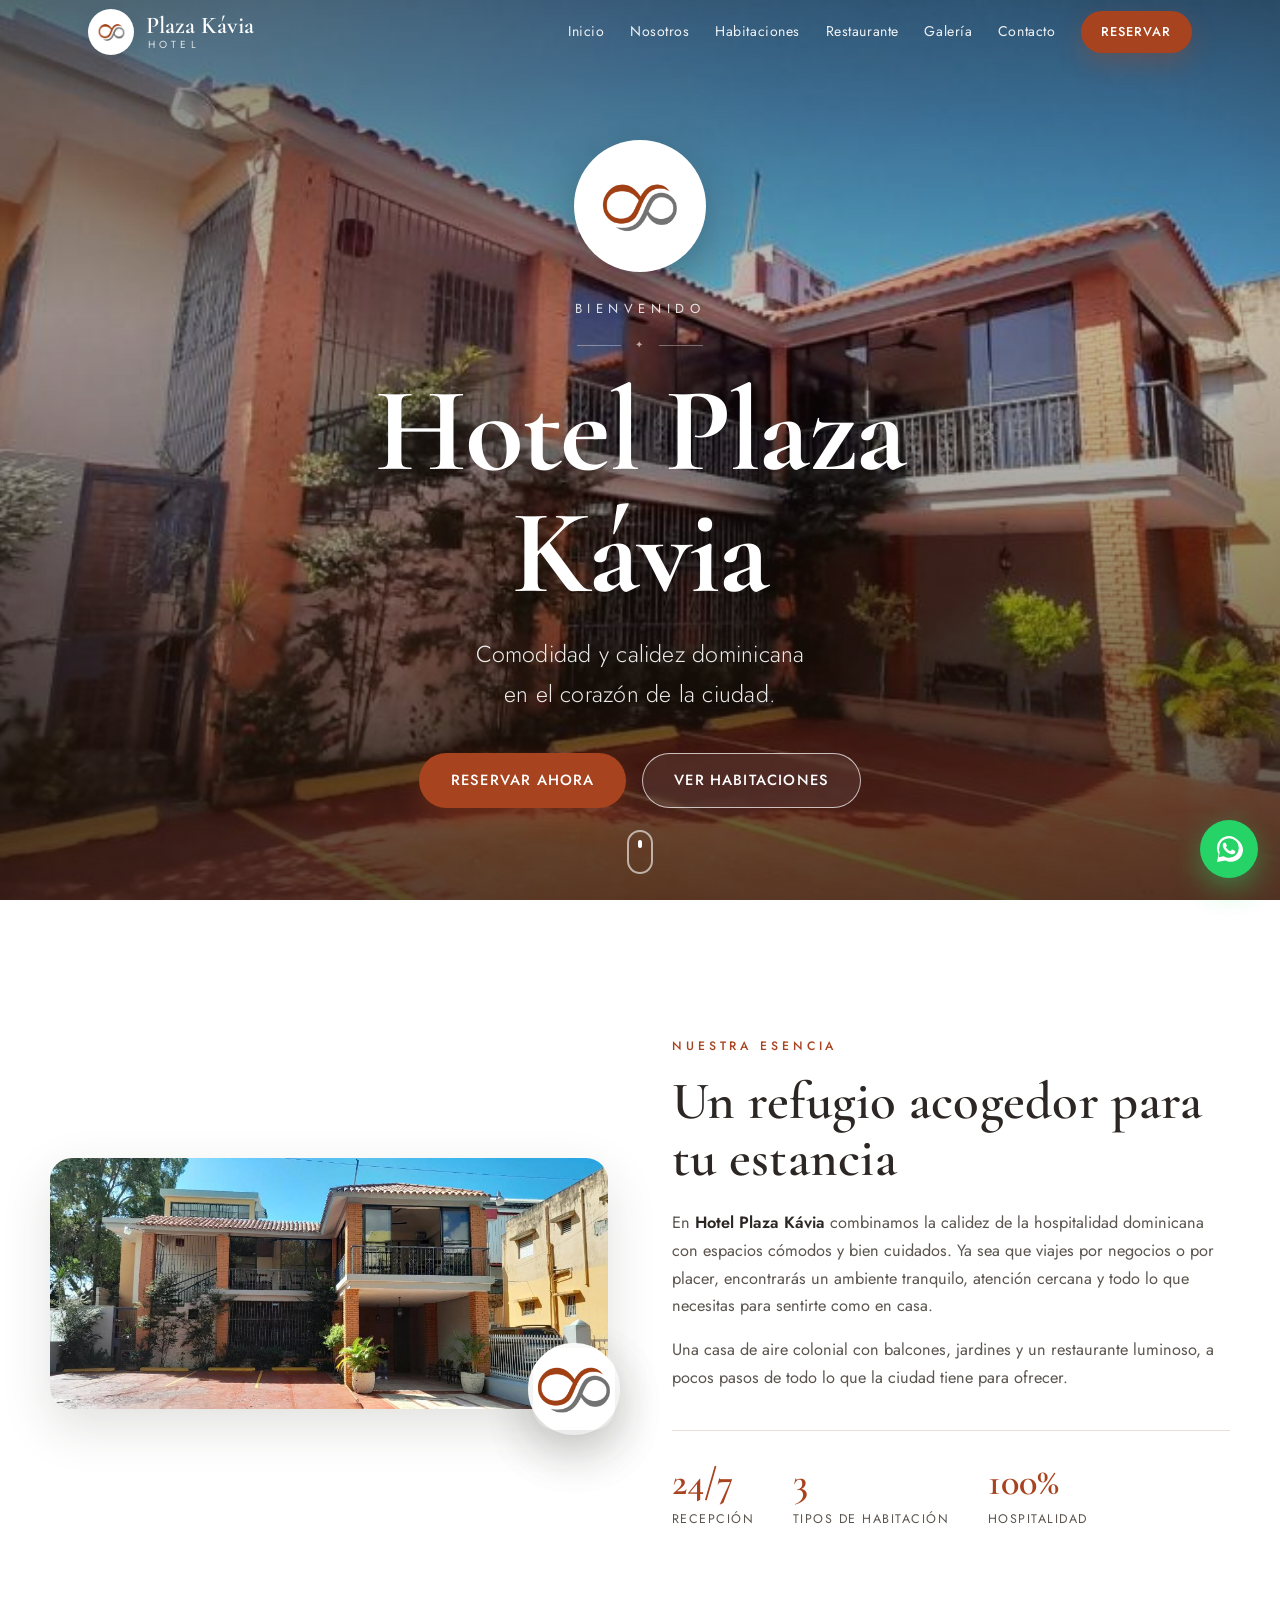
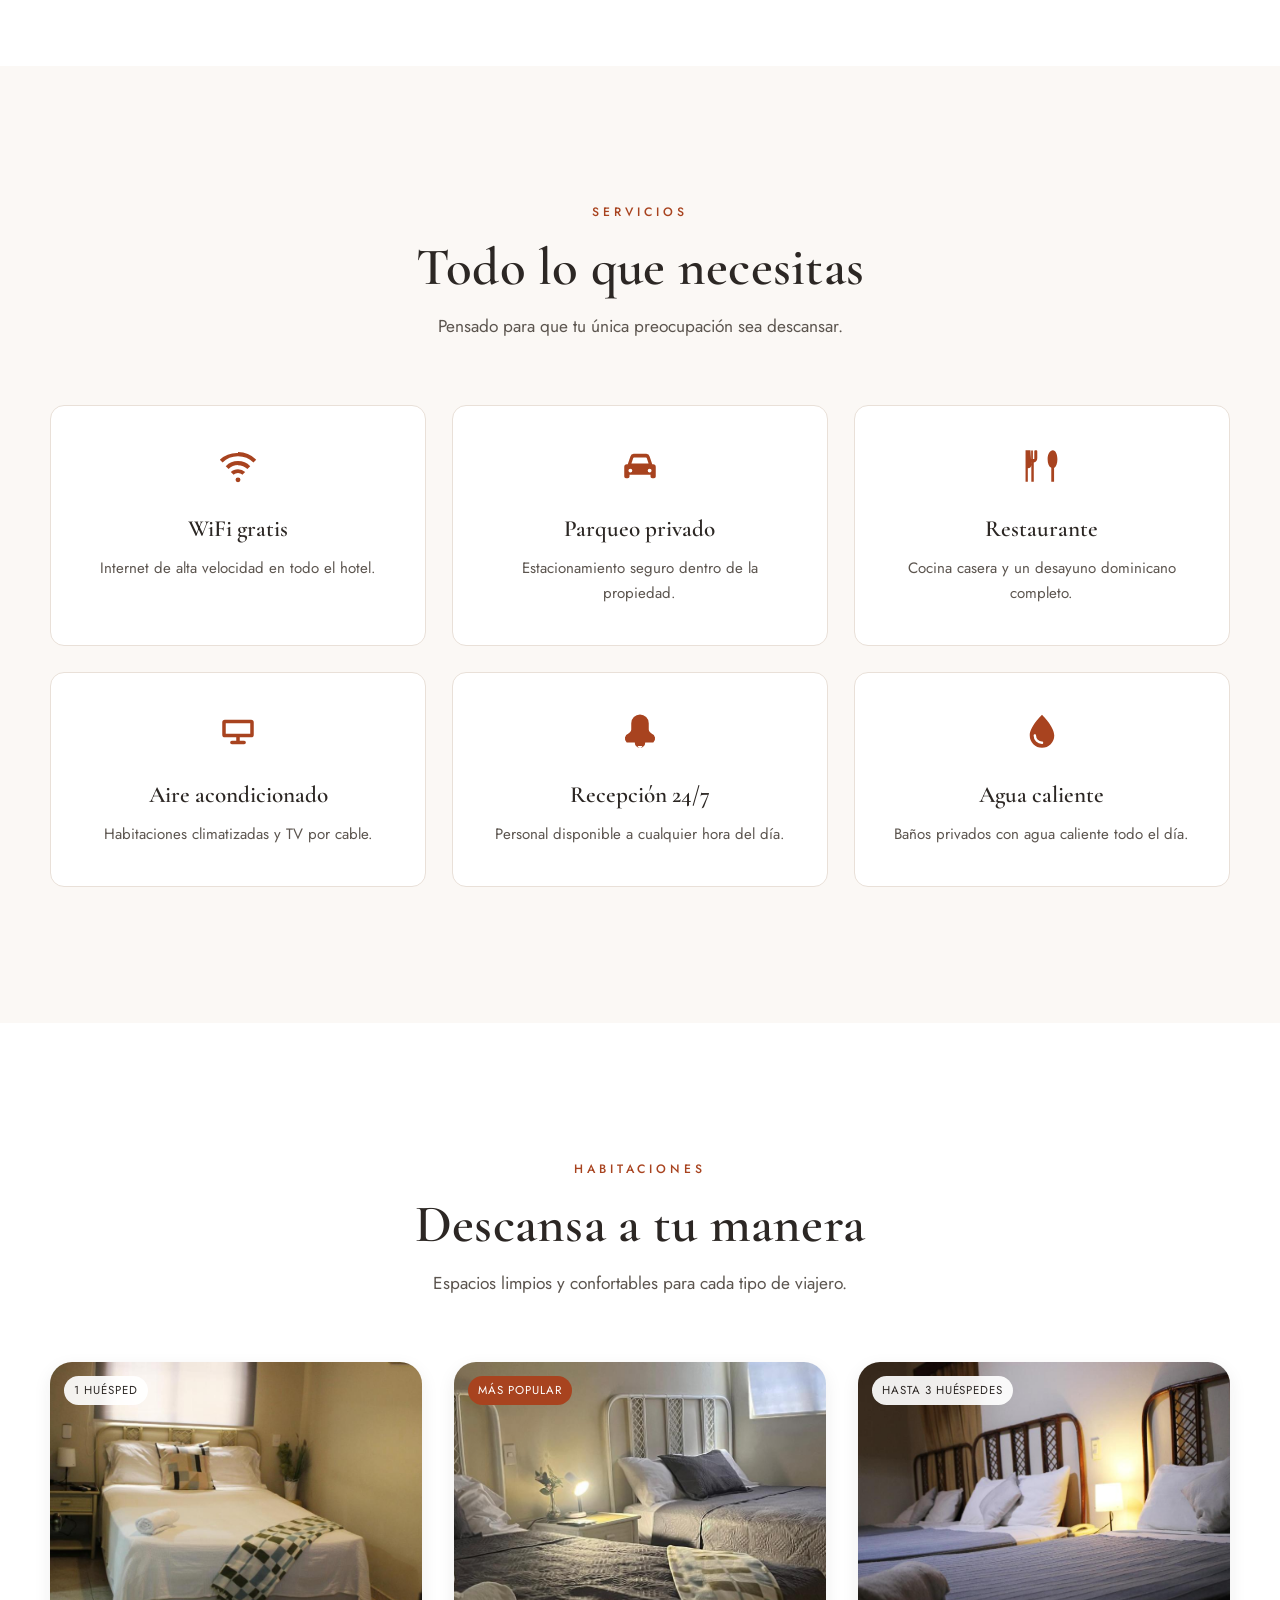
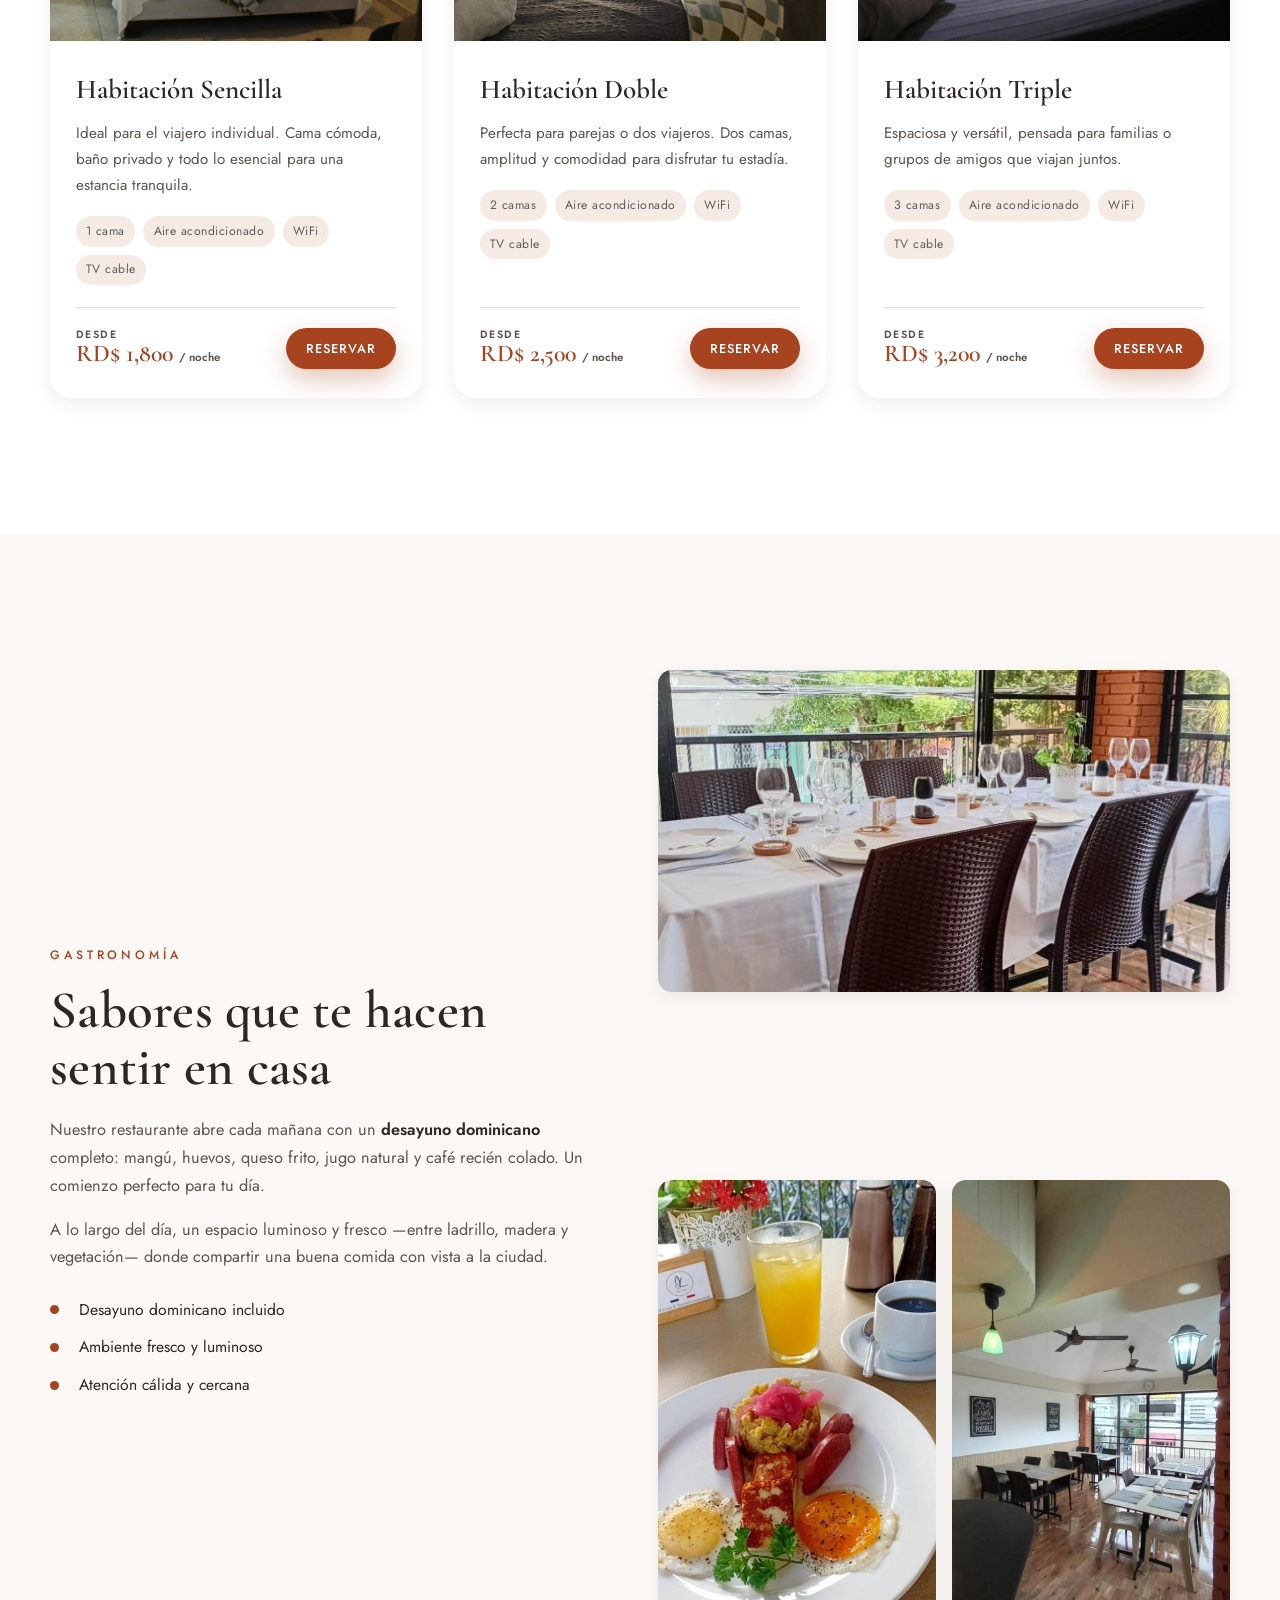
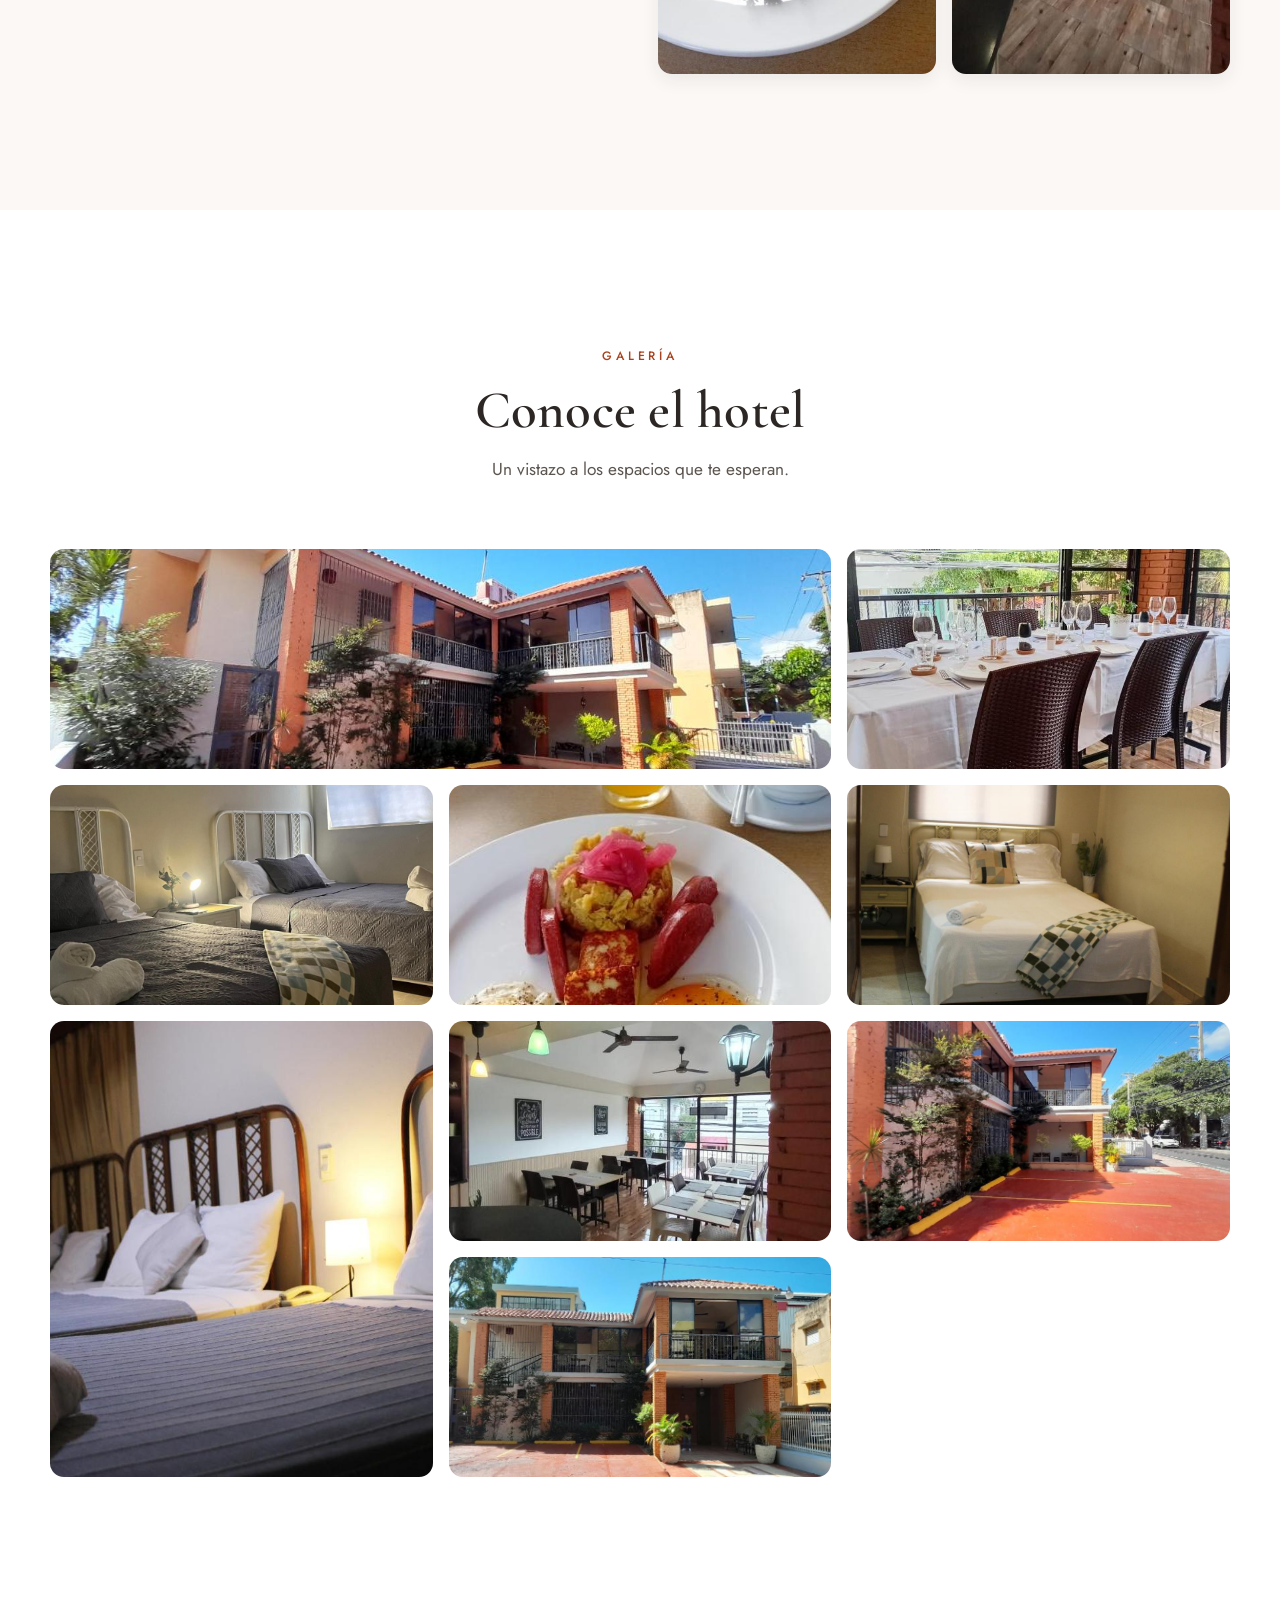
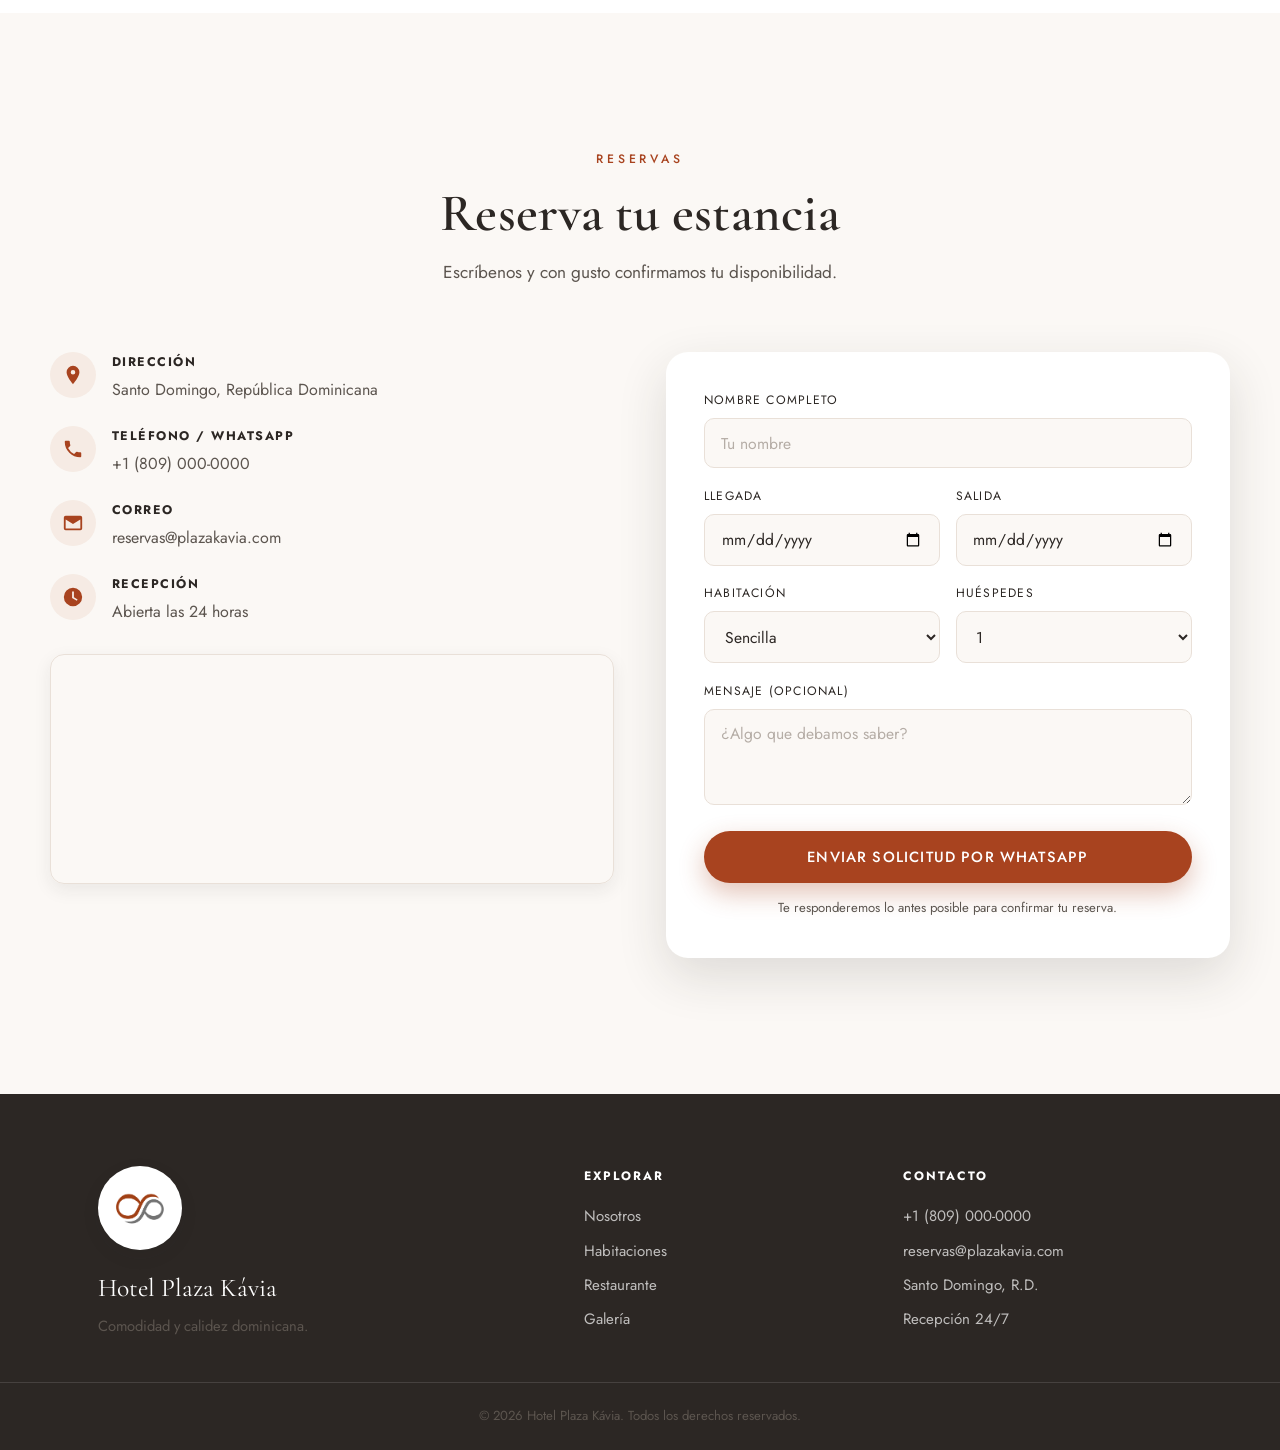
==== commit 72971b0a: "Add feedback/ruleta page, room detail modal, and hero typography improvements - feedback.html: hidde" ====
--- a/index.html
+++ b/index.html
@@ -17,7 +17,7 @@
   <!-- Fonts -->
   <link rel="preconnect" href="https://fonts.googleapis.com" />
   <link rel="preconnect" href="https://fonts.gstatic.com" crossorigin />
-  <link href="https://fonts.googleapis.com/css2?family=Cormorant+Garamond:ital,wght@0,400;0,500;0,600;0,700;1,400&family=Jost:wght@300;400;500;600&display=swap" rel="stylesheet" />
+  <link href="https://fonts.googleapis.com/css2?family=Cormorant+Garamond:wght@400;500;600;700&family=Jost:wght@300;400;500;600&display=swap" rel="stylesheet" />
 
   <link rel="stylesheet" href="styles.css" />
 </head>
@@ -62,9 +62,12 @@
         <img src="img/logo.png" alt="Logo Hotel Plaza Kávia" />
       </span>
       <p class="hero__eyebrow reveal" data-delay="1">Bienvenido</p>
+      <div class="hero__ornament reveal" data-delay="1">
+        <span></span><i>✦</i><span></span>
+      </div>
       <h1 class="hero__title reveal" data-delay="2">Hotel Plaza Kávia</h1>
       <p class="hero__sub reveal" data-delay="3">
-        Comodidad y calidez dominicana en el corazón de la ciudad.
+        Comodidad y calidez dominicana<br class="hero__br" /> en el corazón de la ciudad.
       </p>
       <div class="hero__actions reveal" data-delay="4">
         <a href="#contacto" class="btn btn--primary">Reservar ahora</a>
@@ -172,10 +175,11 @@
     </div>
 
     <div class="rooms__grid">
-      <article class="room reveal">
+      <article class="room reveal" data-open-room="Sencilla" tabindex="0" role="button" aria-label="Ver Habitación Sencilla">
         <div class="room__media">
           <img src="img/sencilla.jpg" alt="Habitación sencilla" loading="lazy" />
           <span class="room__tag">1 huésped</span>
+          <span class="room__view-overlay">Ver habitación →</span>
         </div>
         <div class="room__body">
           <h3 class="room__name">Habitación Sencilla</h3>
@@ -193,10 +197,11 @@
         </div>
       </article>
 
-      <article class="room reveal" data-delay="1">
+      <article class="room reveal" data-delay="1" data-open-room="Doble" tabindex="0" role="button" aria-label="Ver Habitación Doble">
         <div class="room__media">
           <img src="img/doble.jpg" alt="Habitación doble" loading="lazy" />
           <span class="room__tag room__tag--featured">Más popular</span>
+          <span class="room__view-overlay">Ver habitación →</span>
         </div>
         <div class="room__body">
           <h3 class="room__name">Habitación Doble</h3>
@@ -214,10 +219,11 @@
         </div>
       </article>
 
-      <article class="room reveal" data-delay="2">
+      <article class="room reveal" data-delay="2" data-open-room="Triple" tabindex="0" role="button" aria-label="Ver Habitación Triple">
         <div class="room__media">
           <img src="img/triple.jpg" alt="Habitación triple" loading="lazy" />
           <span class="room__tag">Hasta 3 huéspedes</span>
+          <span class="room__view-overlay">Ver habitación →</span>
         </div>
         <div class="room__body">
           <h3 class="room__name">Habitación Triple</h3>
@@ -451,6 +457,52 @@
     <svg viewBox="0 0 32 32" aria-hidden="true"><path d="M16 3C9.4 3 4 8.4 4 15c0 2.1.6 4.1 1.6 5.9L4 29l8.3-1.6c1.7.9 3.6 1.4 5.7 1.4 6.6 0 12-5.4 12-12S22.6 3 16 3Zm0 21.8c-1.8 0-3.5-.5-5-1.4l-.4-.2-4.9 1 1-4.8-.2-.4A9.7 9.7 0 0 1 6.2 15 9.8 9.8 0 1 1 16 24.8Zm5.4-7.3c-.3-.2-1.8-.9-2-1-.3-.1-.5-.2-.7.2-.2.3-.8 1-1 1.2-.2.2-.4.2-.7.1a8 8 0 0 1-4-3.5c-.3-.5.3-.5.8-1.5.1-.2 0-.4 0-.5l-1-2.3c-.2-.6-.5-.5-.7-.5h-.6c-.2 0-.5.1-.8.4-.3.3-1 1-1 2.5s1.1 2.9 1.2 3.1c.2.2 2.2 3.4 5.4 4.8 2 .8 2.7.9 3.7.8.6-.1 1.8-.8 2.1-1.5.3-.7.3-1.4.2-1.5-.1-.2-.3-.2-.6-.4Z"/></svg>
   </a>
 
+  <!-- Room Detail Modal -->
+  <div class="room-modal" id="roomModal" aria-hidden="true" role="dialog" aria-labelledby="rmTitle">
+    <div class="room-modal__panel">
+      <button class="room-modal__close" id="rmClose" aria-label="Cerrar habitación">&times;</button>
+
+      <div class="room-modal__gallery">
+        <img class="room-modal__img" id="rmImg" src="" alt="" loading="lazy" />
+        <span class="room-modal__gallery-tag" id="rmTag"></span>
+      </div>
+
+      <div class="room-modal__body">
+        <div class="room-modal__header">
+          <div>
+            <h2 class="room-modal__title" id="rmTitle"></h2>
+            <p class="room-modal__capacity" id="rmCapacity"></p>
+          </div>
+          <span class="room-modal__badge" id="rmBadge"></span>
+        </div>
+
+        <p class="room-modal__desc" id="rmDesc"></p>
+
+        <ul class="room-modal__feats" id="rmFeats"></ul>
+
+        <div class="room-modal__booking">
+          <h3 class="room-modal__booking-title">Selecciona tus fechas</h3>
+          <div class="room-modal__dates">
+            <div class="field">
+              <label for="rmCheckin">Llegada</label>
+              <input type="date" id="rmCheckin" />
+            </div>
+            <div class="field">
+              <label for="rmCheckout">Salida</label>
+              <input type="date" id="rmCheckout" />
+            </div>
+          </div>
+          <div class="room-modal__calc" id="rmCalc">
+            <span>Selecciona las fechas para ver el total.</span>
+          </div>
+          <button class="btn btn--primary btn--block" id="rmReserve">
+            Reservar por WhatsApp
+          </button>
+        </div>
+      </div>
+    </div>
+  </div>
+
   <!-- Lightbox -->
   <div class="lightbox" id="lightbox" aria-hidden="true" role="dialog" aria-label="Imagen ampliada">
     <button class="lightbox__close" id="lbClose" aria-label="Cerrar">&times;</button>
--- a/styles.css
+++ b/styles.css
@@ -792,6 +792,268 @@
   .lightbox__nav { width: 44px; height: 44px; font-size: 2rem; }
 }
 
+/* ============================================================
+   HERO — mejoras tipografía
+   ============================================================ */
+.hero__title {
+  font-weight: 700;
+  font-size: clamp(3.4rem, 1.8rem + 8vw, 7.5rem);
+  letter-spacing: -.015em;
+  text-shadow: 0 6px 40px rgba(0,0,0,.45);
+}
+.hero__sub {
+  font-size: clamp(1.1rem, .9rem + .9vw, 1.45rem);
+  letter-spacing: .01em;
+  max-width: 34ch;
+}
+.hero__br { display: none; }
+@media (min-width: 540px) { .hero__br { display: inline; } }
+
+.hero__ornament {
+  display: flex;
+  align-items: center;
+  justify-content: center;
+  gap: .9rem;
+  margin: .4rem 0 1rem;
+}
+.hero__ornament span {
+  width: 44px;
+  height: 1px;
+  background: rgba(255,255,255,.35);
+  display: block;
+}
+.hero__ornament i {
+  font-style: normal;
+  color: rgba(255,255,255,.6);
+  font-size: .65rem;
+  letter-spacing: .1em;
+}
+
+/* ============================================================
+   ROOM CARDS — hover overlay
+   ============================================================ */
+.room { cursor: pointer; }
+.room__view-overlay {
+  position: absolute;
+  inset: 0;
+  background: rgba(126, 48, 21, .72);
+  color: #fff;
+  display: flex;
+  align-items: center;
+  justify-content: center;
+  font-family: var(--sans);
+  font-size: .82rem;
+  font-weight: 500;
+  letter-spacing: .14em;
+  text-transform: uppercase;
+  opacity: 0;
+  transition: opacity .4s var(--ease);
+  z-index: 2;
+  border-radius: 0;
+}
+.room:hover .room__view-overlay { opacity: 1; }
+.room:focus-visible { outline: 3px solid var(--rust); outline-offset: 3px; }
+
+/* ============================================================
+   ROOM MODAL
+   ============================================================ */
+.room-modal {
+  position: fixed;
+  inset: 0;
+  z-index: 200;
+  background: rgba(20, 12, 8, .55);
+  backdrop-filter: blur(5px);
+  display: flex;
+  align-items: center;
+  justify-content: center;
+  padding: 1rem;
+  opacity: 0;
+  visibility: hidden;
+  transition: opacity .35s var(--ease), visibility .35s var(--ease);
+}
+.room-modal.open {
+  opacity: 1;
+  visibility: visible;
+}
+.room-modal__panel {
+  background: var(--white);
+  border-radius: var(--radius-lg);
+  width: 100%;
+  max-width: 880px;
+  max-height: 92vh;
+  overflow: hidden;
+  display: grid;
+  grid-template-columns: 1fr 1.05fr;
+  box-shadow: var(--shadow-lg);
+  position: relative;
+  transform: translateY(28px) scale(.97);
+  transition: transform .4s var(--ease);
+}
+.room-modal.open .room-modal__panel {
+  transform: none;
+}
+.room-modal__close {
+  position: absolute;
+  top: 14px; right: 14px;
+  z-index: 10;
+  background: rgba(255,255,255,.92);
+  border: 0;
+  width: 42px; height: 42px;
+  border-radius: 50%;
+  cursor: pointer;
+  font-size: 1.5rem;
+  line-height: 1;
+  display: grid;
+  place-items: center;
+  box-shadow: var(--shadow-sm);
+  transition: background .3s var(--ease), color .3s var(--ease);
+  color: var(--ink);
+}
+.room-modal__close:hover { background: var(--rust); color: #fff; }
+
+/* Gallery panel */
+.room-modal__gallery {
+  position: relative;
+  overflow: hidden;
+  min-height: 380px;
+  background: var(--rust-tint);
+}
+.room-modal__img {
+  width: 100%;
+  height: 100%;
+  object-fit: cover;
+  display: block;
+}
+.room-modal__gallery-tag {
+  position: absolute;
+  top: 16px; left: 16px;
+  background: rgba(255,255,255,.92);
+  color: var(--ink);
+  font-size: .72rem;
+  letter-spacing: .08em;
+  text-transform: uppercase;
+  padding: .42em .9em;
+  border-radius: 100px;
+  backdrop-filter: blur(4px);
+}
+.room-modal__gallery-tag:empty { display: none; }
+
+/* Info panel */
+.room-modal__body {
+  padding: clamp(1.6rem, 3vw, 2.2rem);
+  overflow-y: auto;
+  display: flex;
+  flex-direction: column;
+  gap: 1.1rem;
+}
+.room-modal__header {
+  display: flex;
+  align-items: flex-start;
+  justify-content: space-between;
+  gap: 1rem;
+}
+.room-modal__title {
+  font-family: var(--serif);
+  font-size: clamp(1.7rem, 2.5vw, 2.1rem);
+  font-weight: 600;
+  color: var(--ink);
+  line-height: 1.1;
+}
+.room-modal__capacity {
+  color: var(--rust);
+  font-size: .8rem;
+  letter-spacing: .1em;
+  text-transform: uppercase;
+  margin-top: .35rem;
+}
+.room-modal__badge {
+  background: var(--rust);
+  color: #fff;
+  font-size: .7rem;
+  letter-spacing: .08em;
+  text-transform: uppercase;
+  padding: .4em 1em;
+  border-radius: 100px;
+  white-space: nowrap;
+  flex-shrink: 0;
+  align-self: flex-start;
+}
+.room-modal__badge:empty { display: none; }
+.room-modal__desc {
+  color: var(--ink-soft);
+  font-size: .97rem;
+  line-height: 1.7;
+}
+.room-modal__feats {
+  display: flex;
+  flex-wrap: wrap;
+  gap: .45rem;
+}
+.room-modal__feats li {
+  font-size: .76rem;
+  letter-spacing: .04em;
+  color: var(--gray-dark);
+  background: var(--rust-tint);
+  padding: .38em .85em;
+  border-radius: 100px;
+}
+
+/* Booking area */
+.room-modal__booking {
+  border-top: 1px solid var(--line);
+  padding-top: 1.3rem;
+  margin-top: auto;
+}
+.room-modal__booking-title {
+  font-family: var(--serif);
+  font-size: 1.25rem;
+  color: var(--ink);
+  margin-bottom: .9rem;
+}
+.room-modal__dates {
+  display: grid;
+  grid-template-columns: 1fr 1fr;
+  gap: .8rem;
+  margin-bottom: .9rem;
+}
+.room-modal__dates .field { margin-bottom: 0; }
+.room-modal__calc {
+  background: var(--cream);
+  border-radius: 10px;
+  padding: .9rem 1.1rem;
+  margin-bottom: 1rem;
+  min-height: 58px;
+  display: flex;
+  flex-direction: column;
+  justify-content: center;
+}
+.room-modal__calc span { color: var(--ink-soft); font-size: .88rem; }
+.room-modal__calc strong {
+  display: block;
+  font-family: var(--serif);
+  font-size: 1.6rem;
+  color: var(--rust);
+  line-height: 1.1;
+}
+.room-modal__calc .calc-nights { font-size: .82rem; color: var(--ink-soft); }
+
+/* Responsive */
+@media (max-width: 760px) {
+  .room-modal__panel {
+    grid-template-columns: 1fr;
+    max-height: 95vh;
+    overflow-y: auto;
+  }
+  .room-modal__gallery {
+    min-height: 230px;
+    max-height: 260px;
+  }
+}
+@media (max-width: 460px) {
+  .room-modal__dates { grid-template-columns: 1fr; }
+  .room-modal__body { padding: 1.3rem; }
+}
+
 /* Accesibilidad: reduce motion */
 @media (prefers-reduced-motion: reduce) {
   *, *::before, *::after { animation-duration: .001ms !important; transition-duration: .001ms !important; }
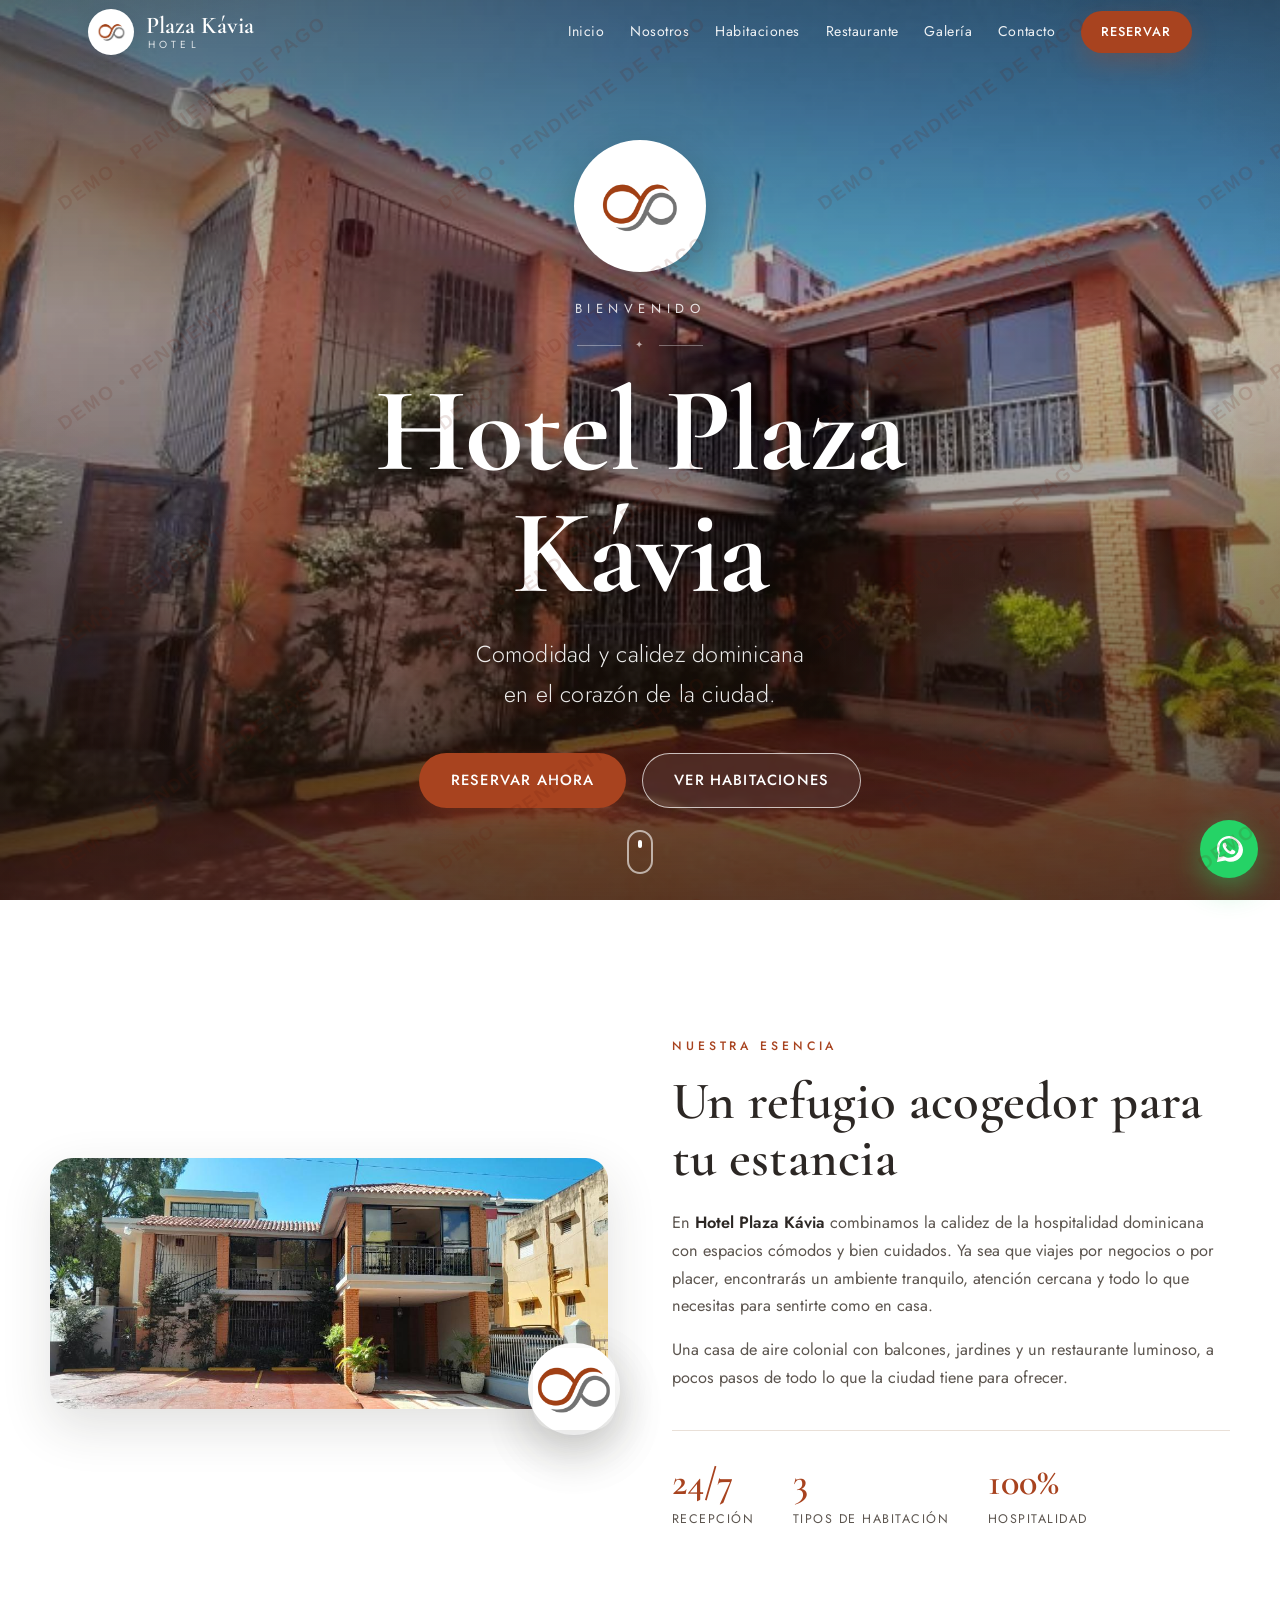
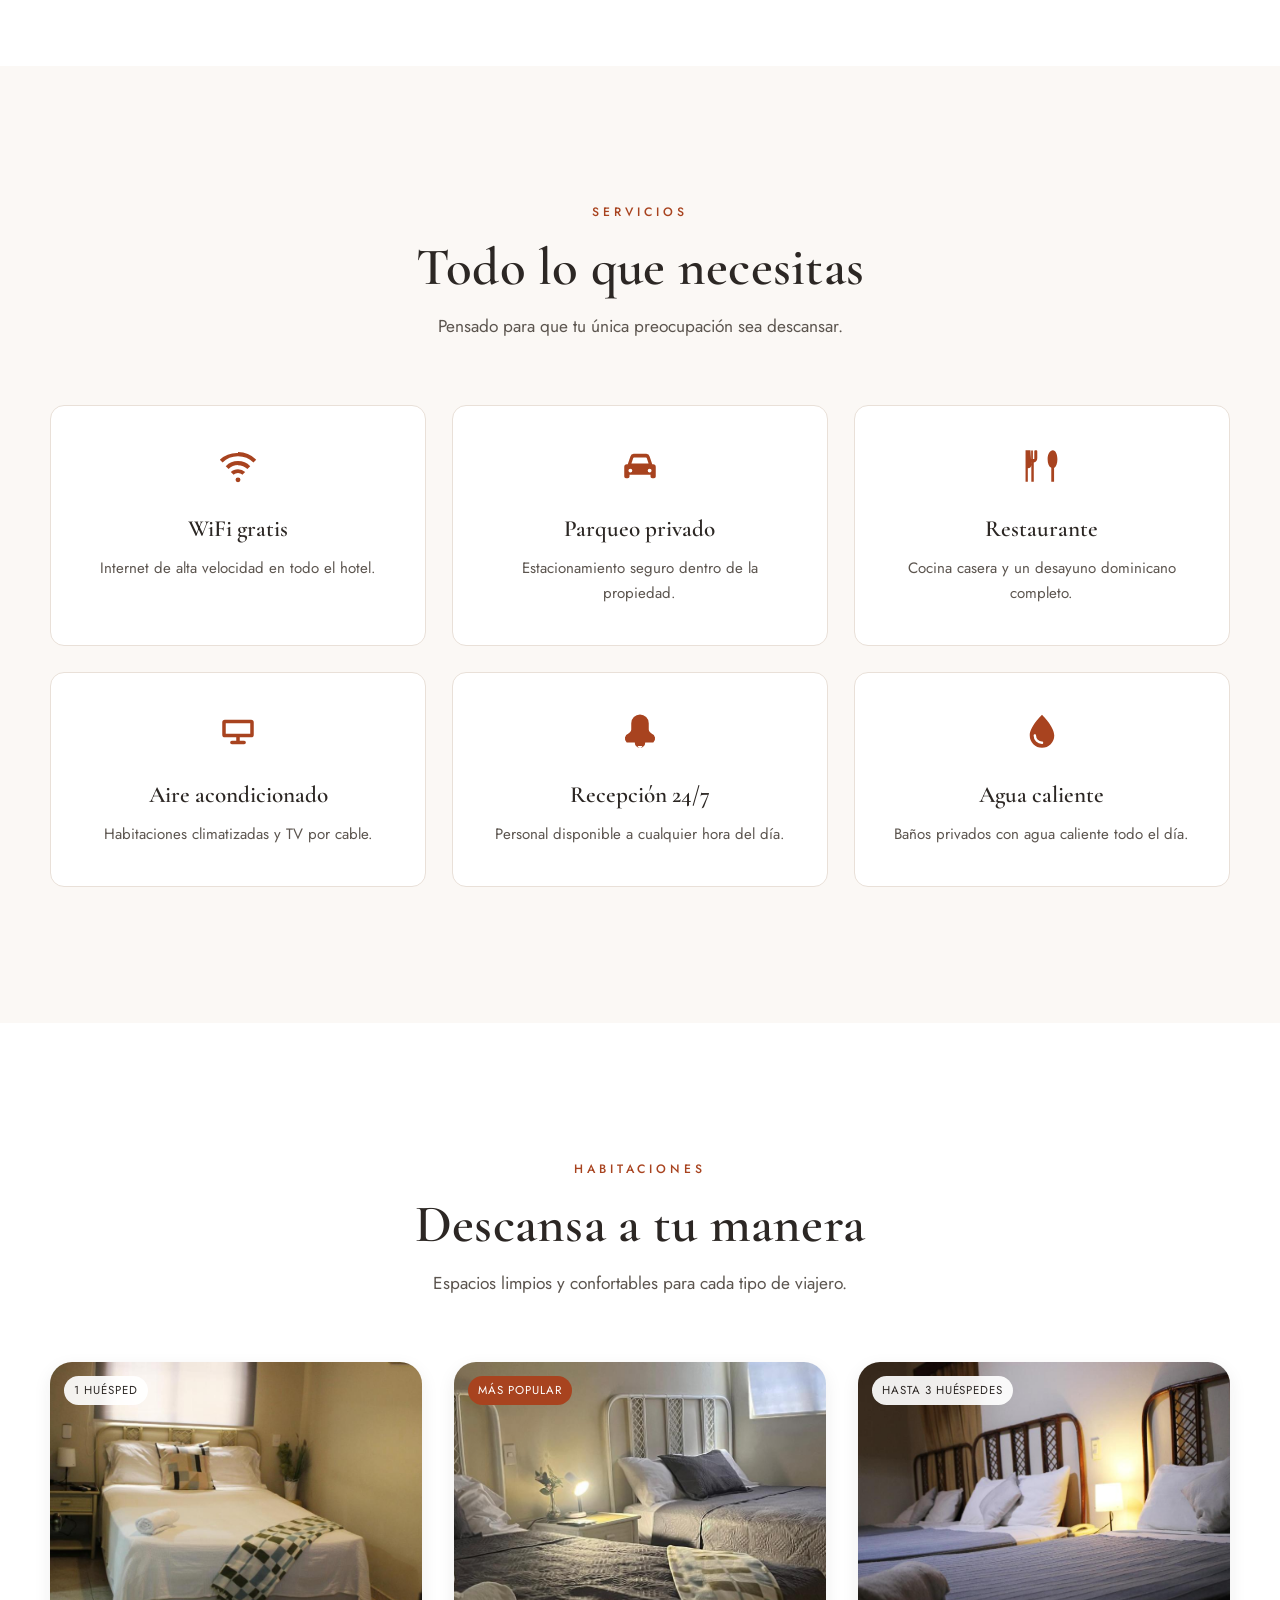
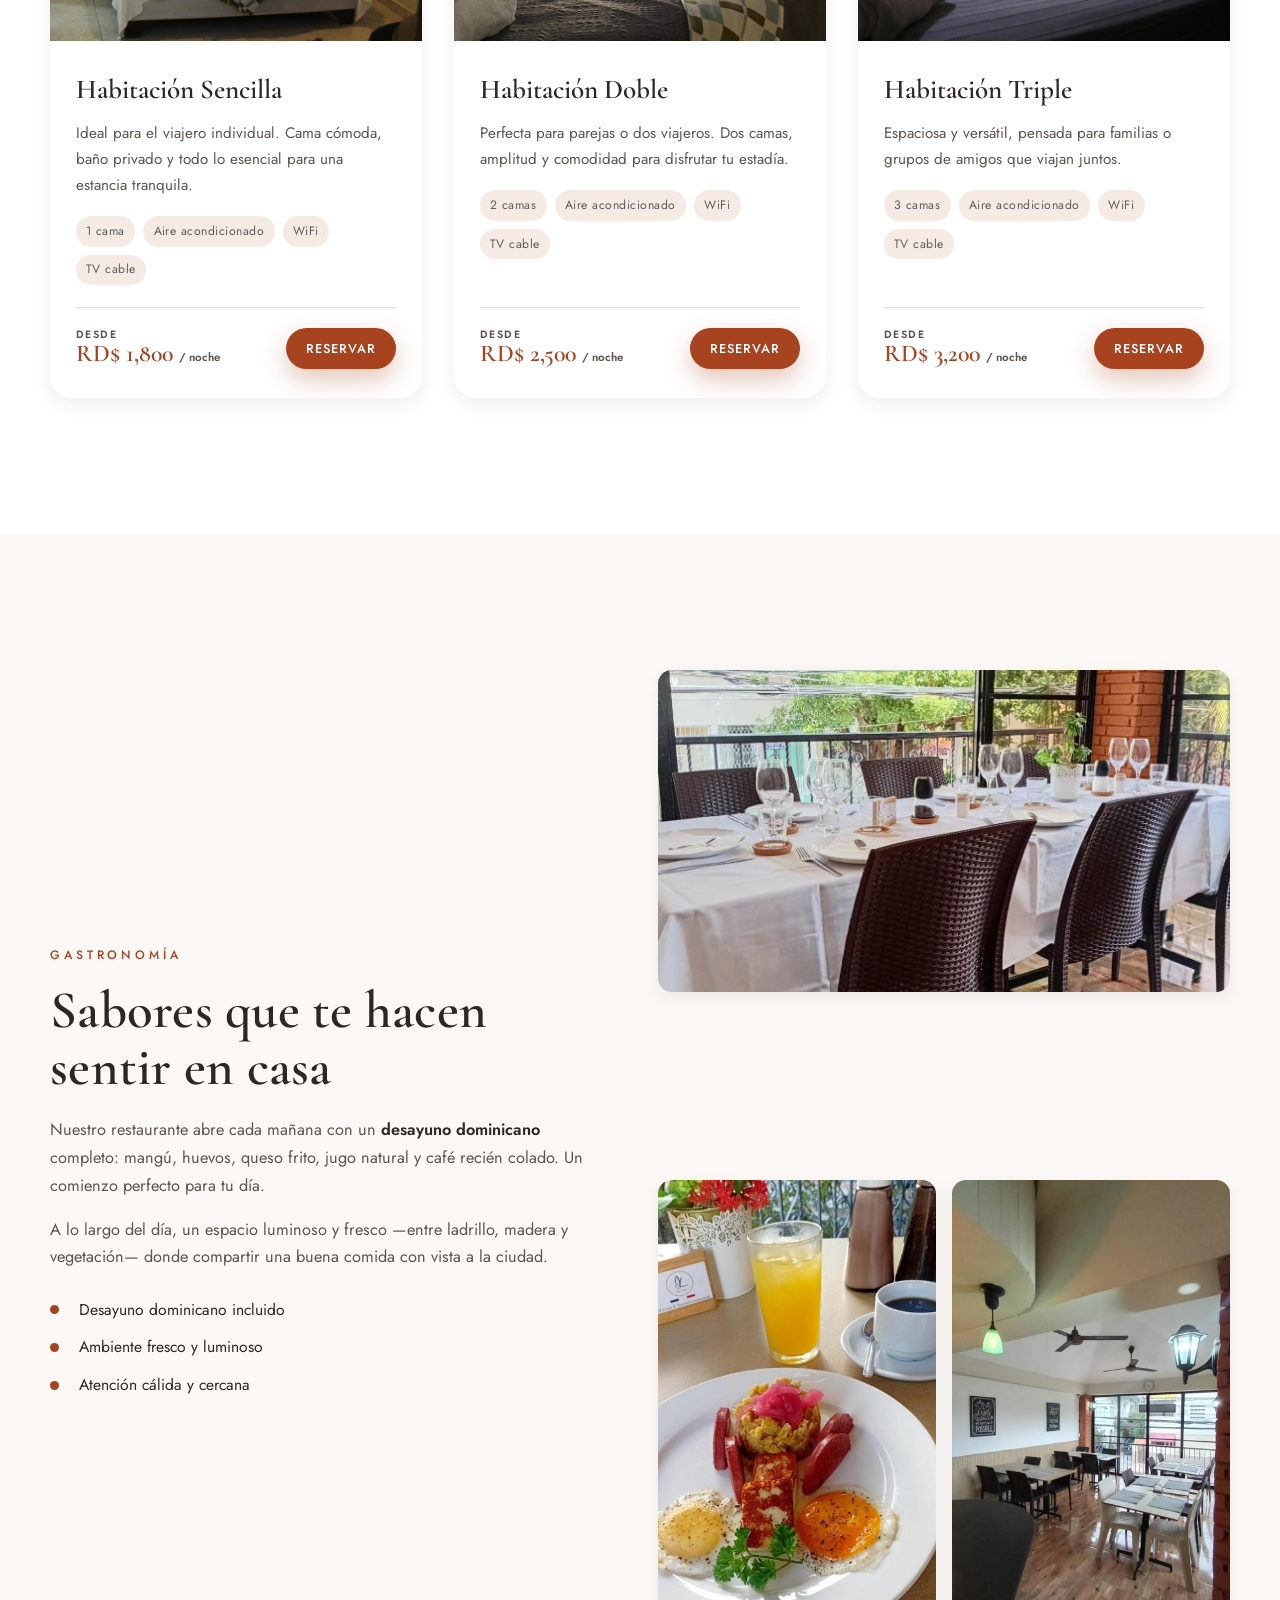
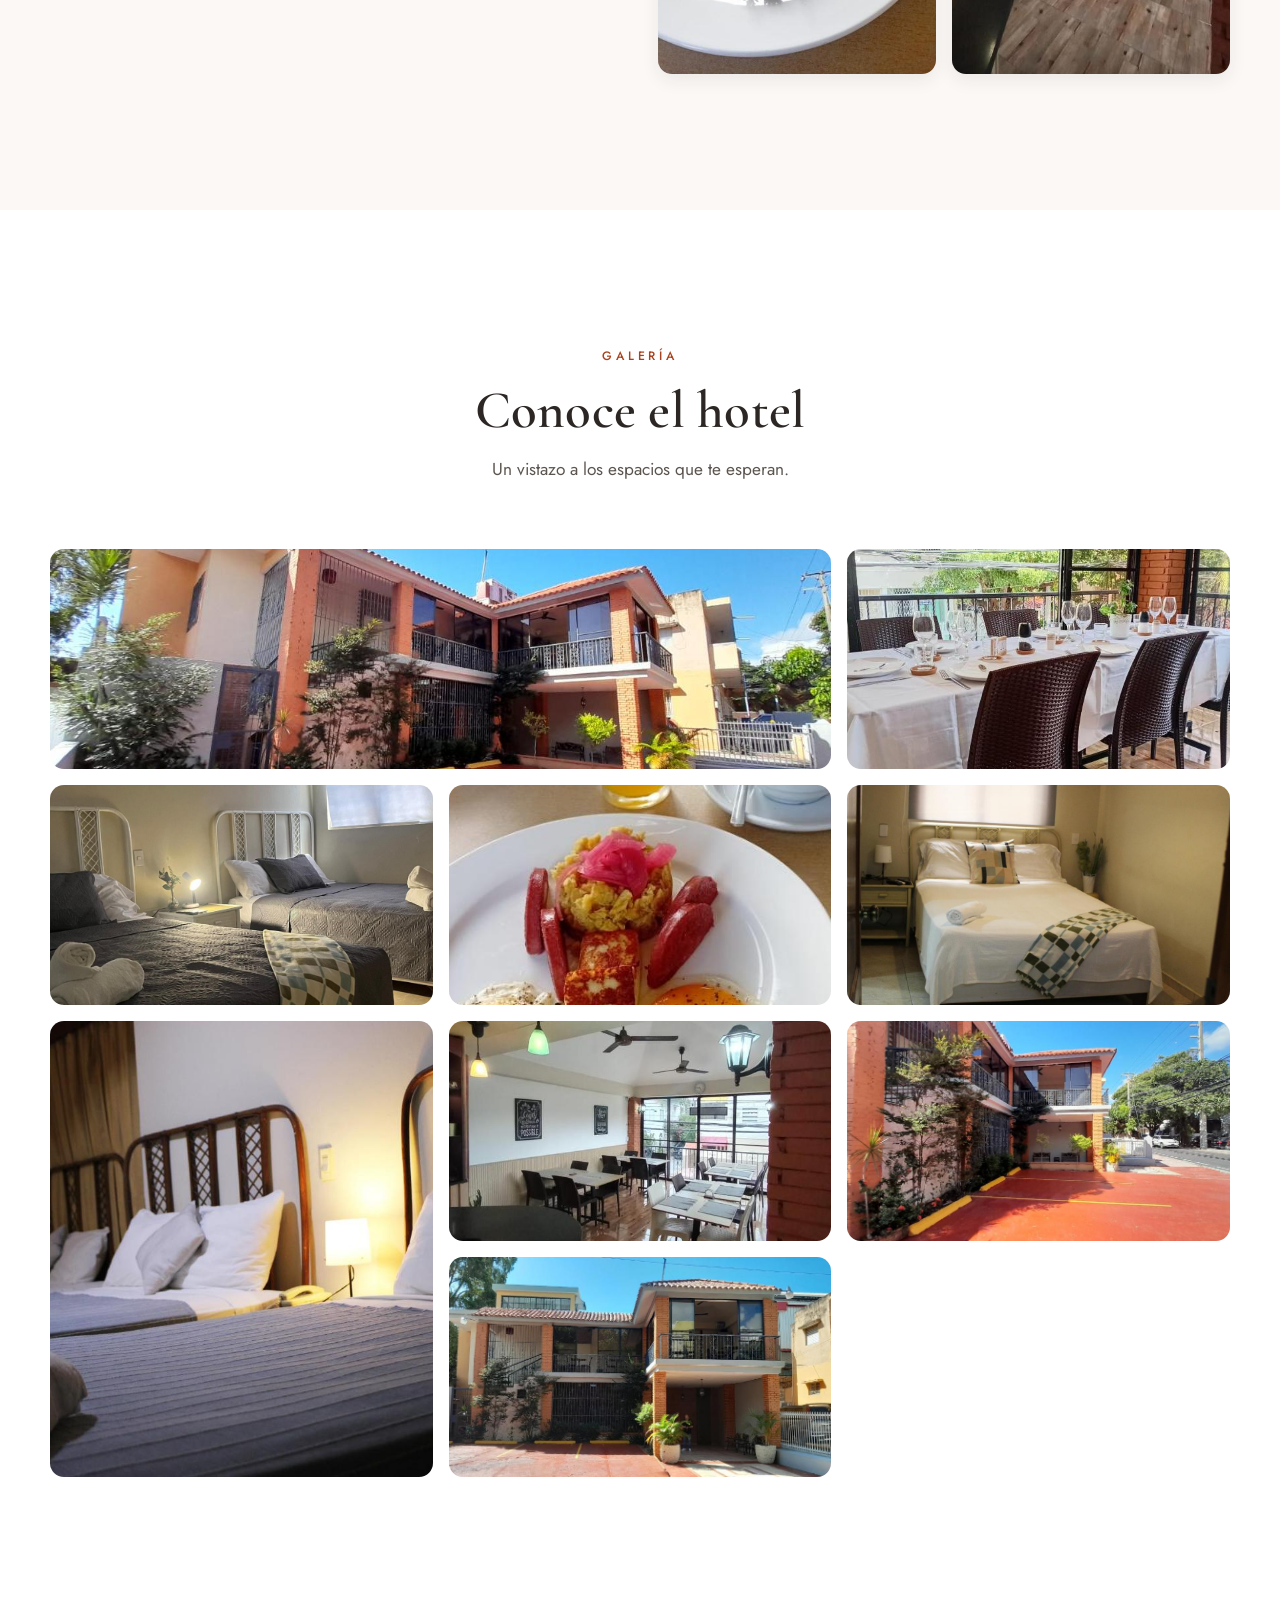
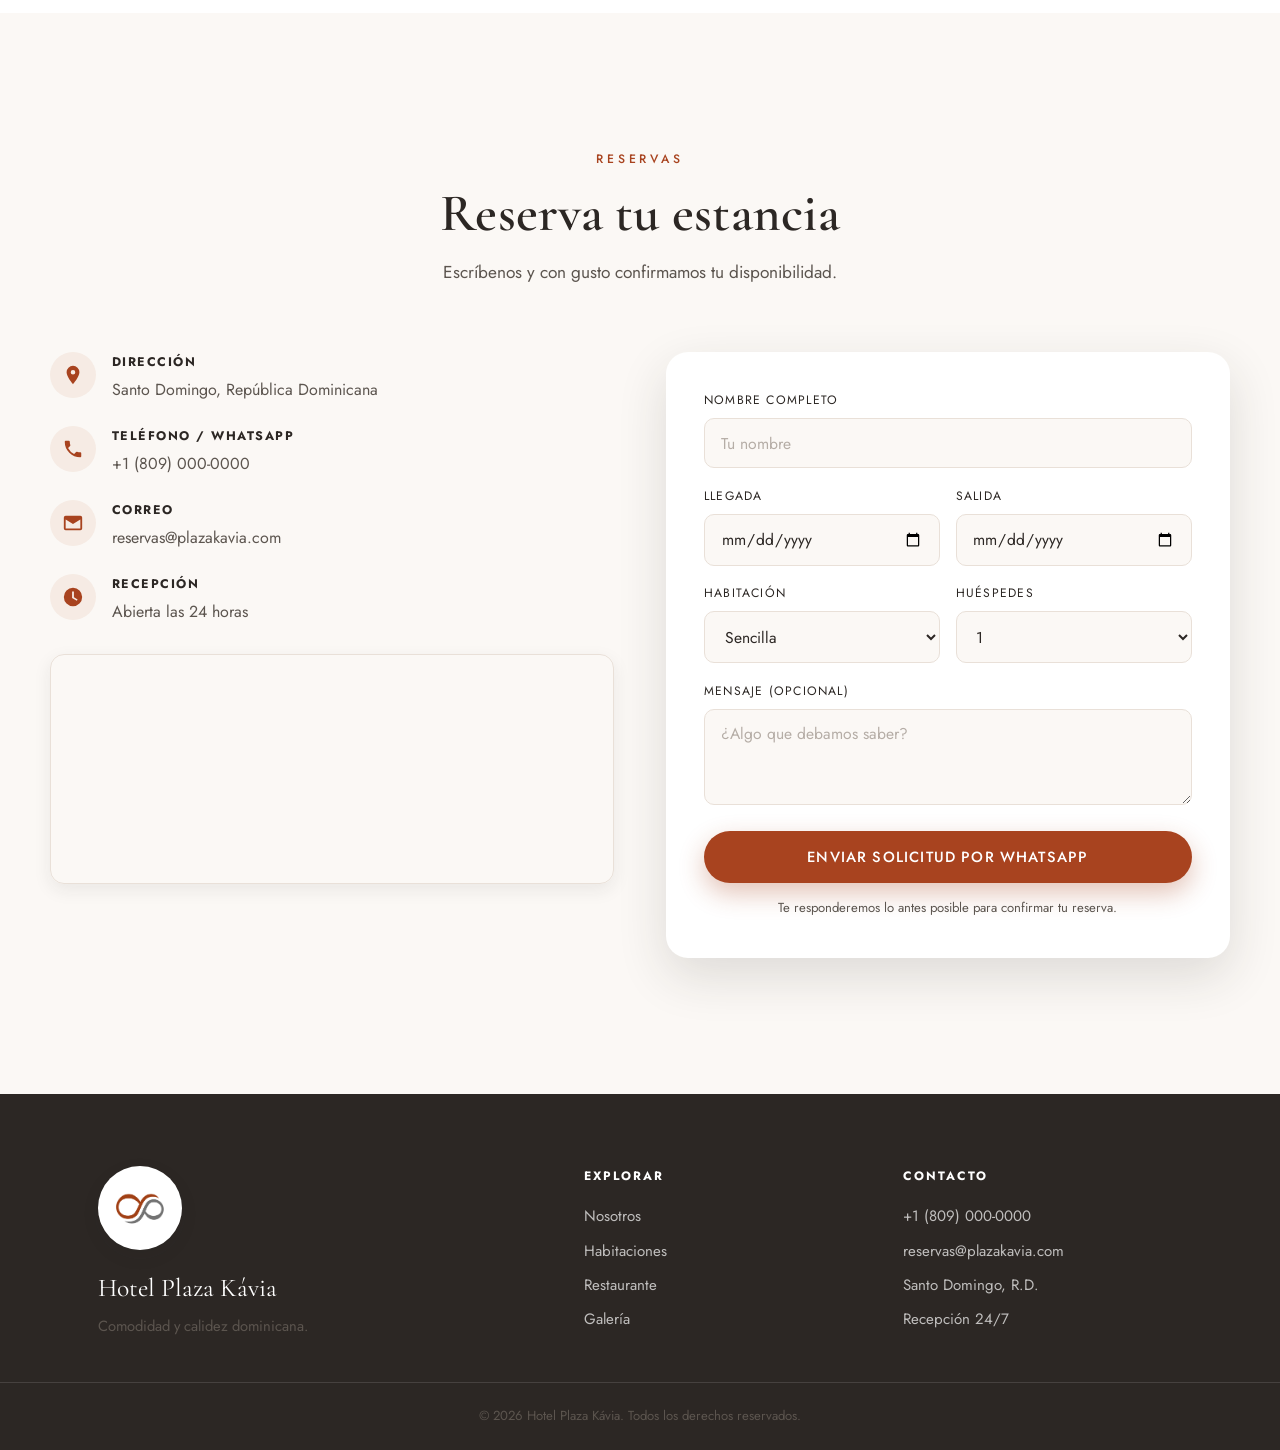
==== commit 7063d6ed: "Add demo watermark — pending 50% payment" ====
--- a/index.html
+++ b/index.html
@@ -512,5 +512,19 @@
   </div>
 
   <script src="script.js"></script>
+
+  <!-- === MARCA DE AGUA — remover cuando se reciba el pago === -->
+  <div id="wm" aria-hidden="true"></div>
+  <style>
+    #wm {
+      position: fixed;
+      inset: 0;
+      z-index: 99999;
+      pointer-events: none;
+      background-image: url("data:image/svg+xml,%3Csvg xmlns='http://www.w3.org/2000/svg' width='380' height='220'%3E%3Ctext x='190' y='120' text-anchor='middle' fill='rgba(100%2C20%2C5%2C0.13)' font-family='Arial%2Csans-serif' font-size='19' font-weight='900' letter-spacing='2' transform='rotate(-35%2C190%2C110)'%3EDEMO %E2%80%A2 PENDIENTE DE PAGO%3C%2Ftext%3E%3C%2Fsvg%3E");
+      background-repeat: repeat;
+    }
+  </style>
+  <!-- ========================================================= -->
 </body>
 </html>
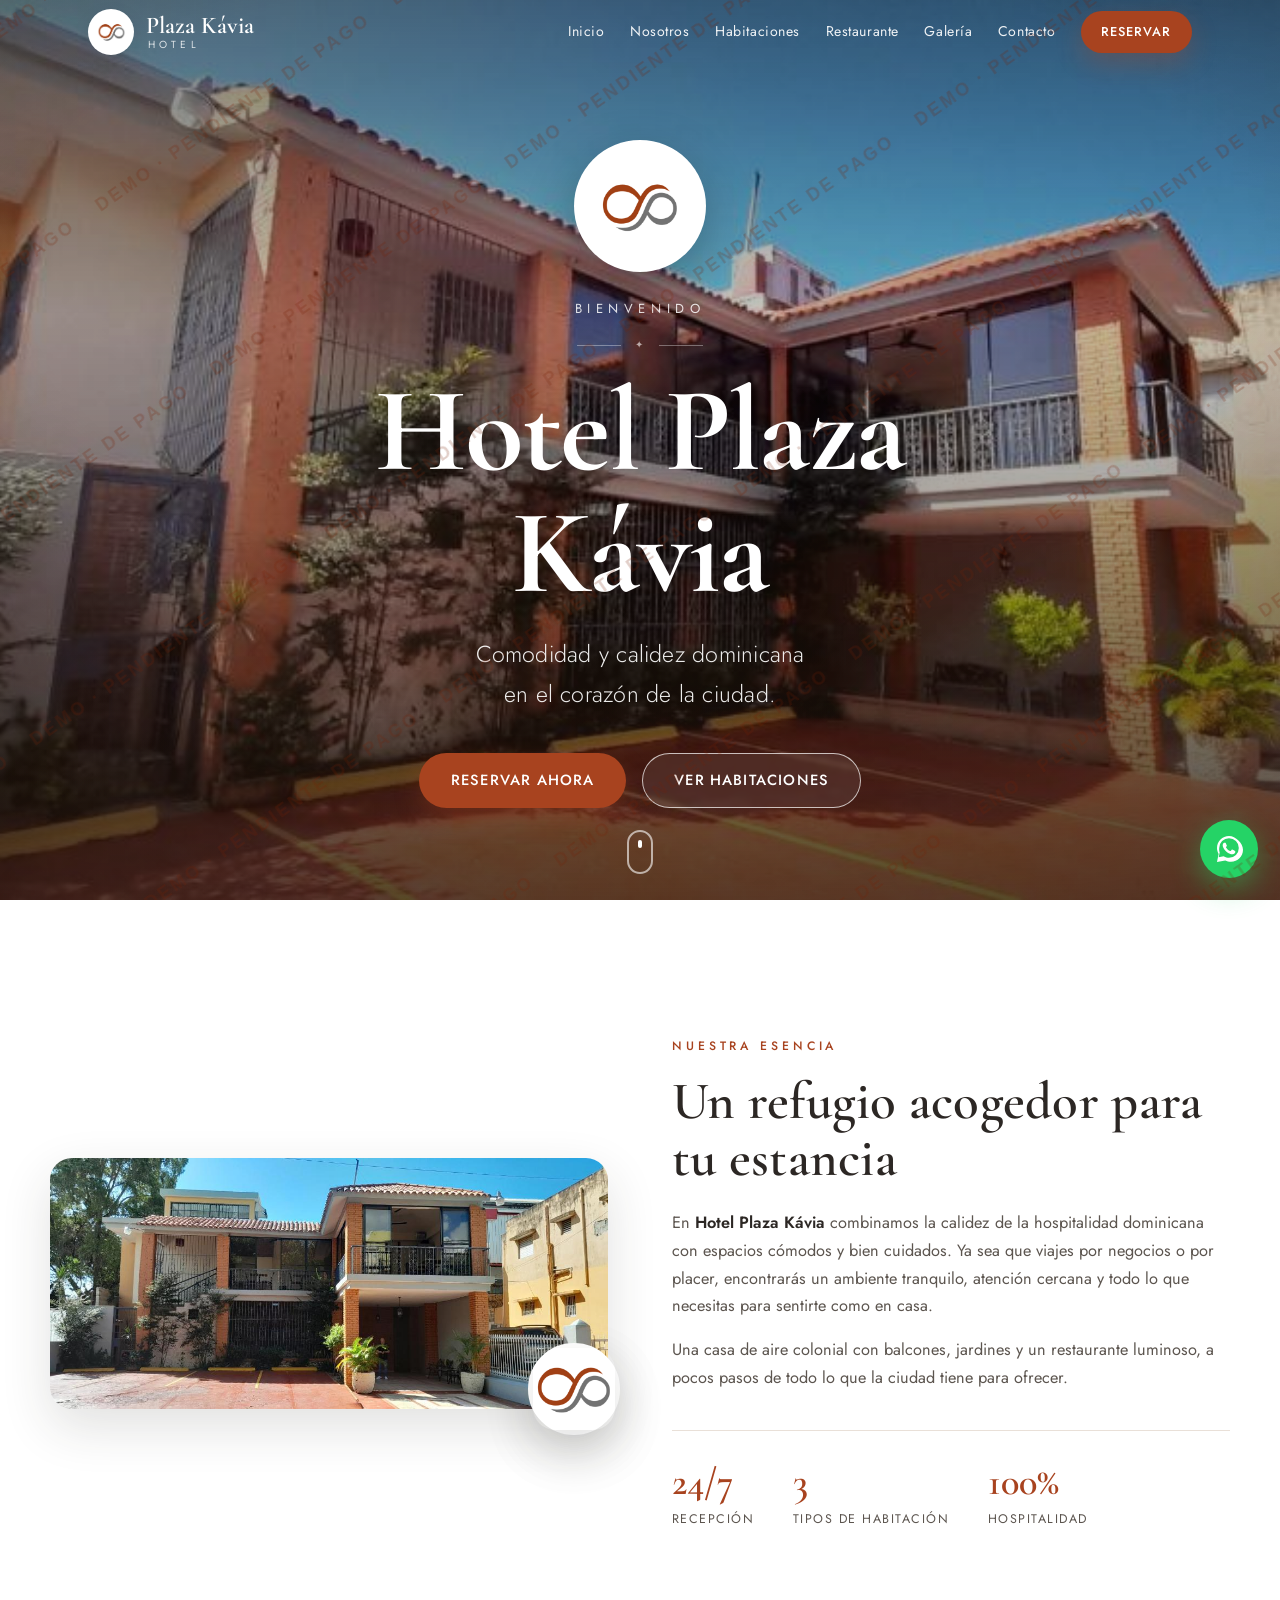
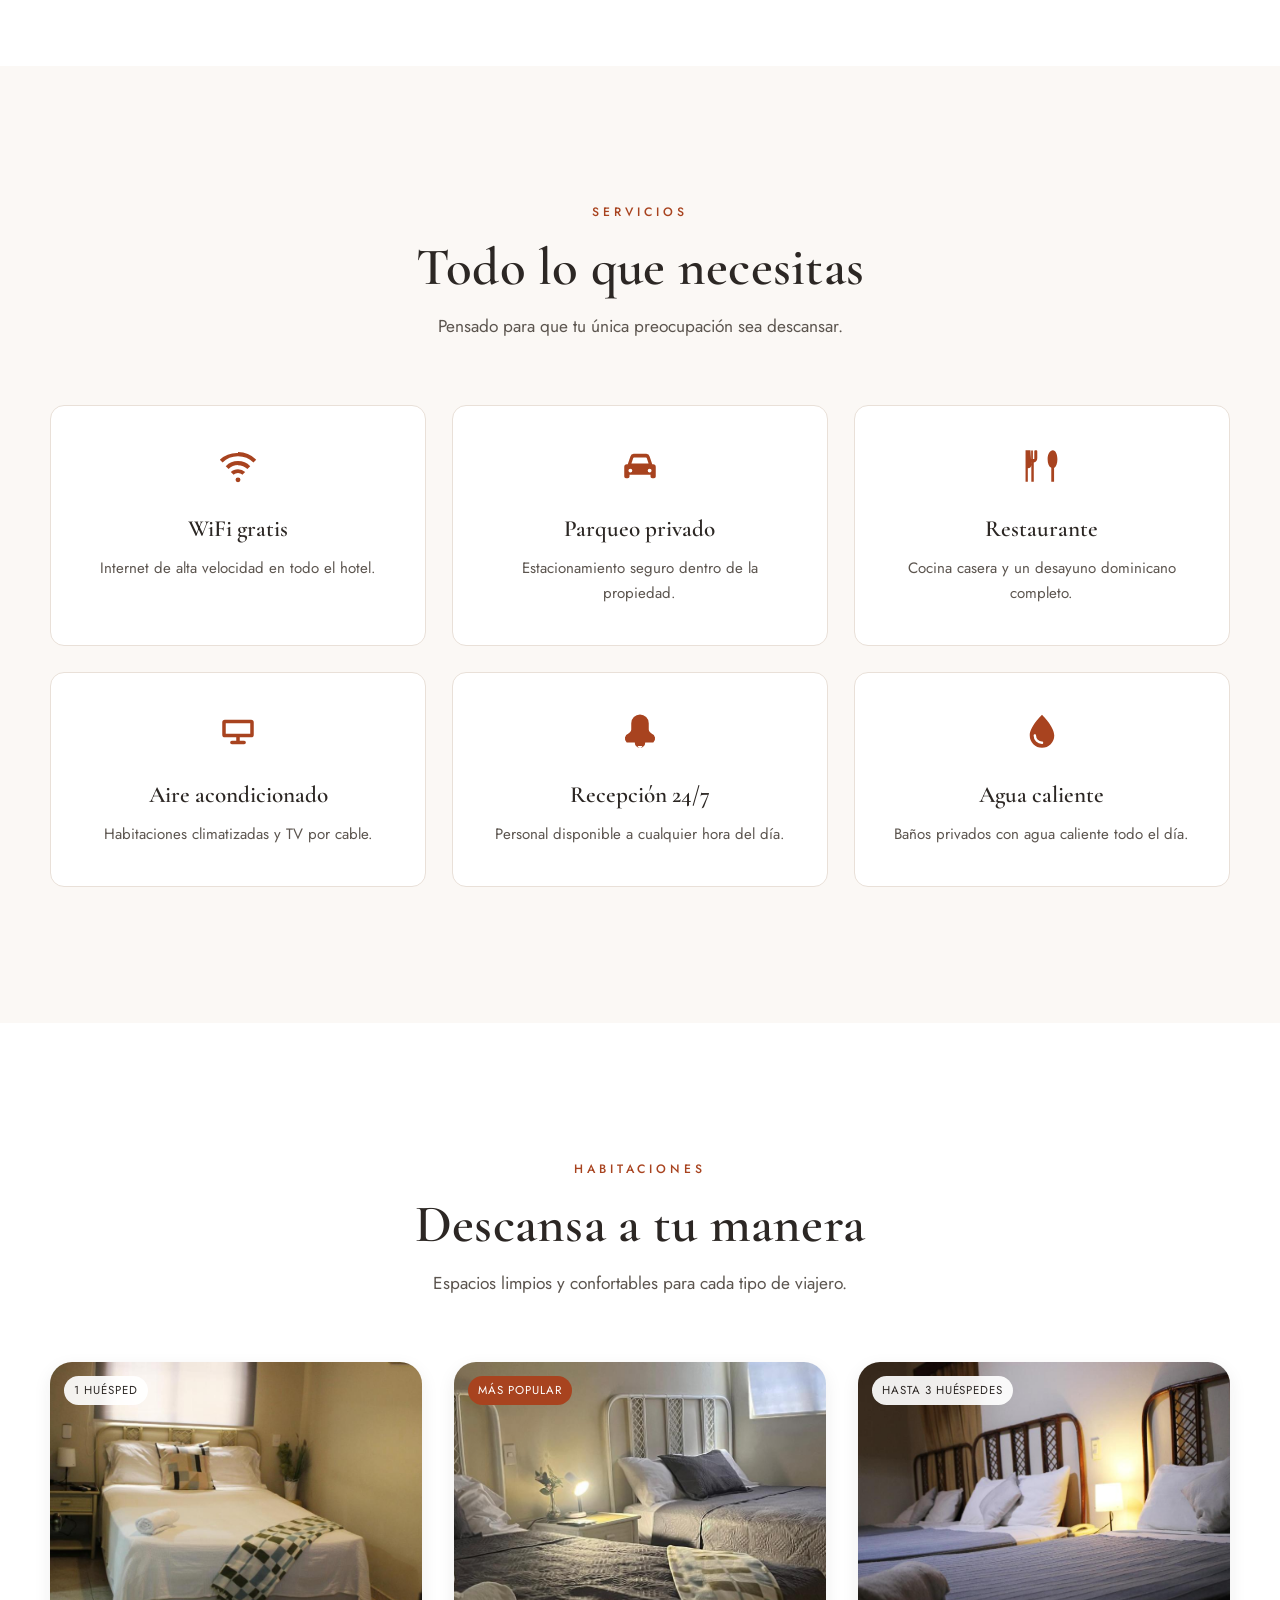
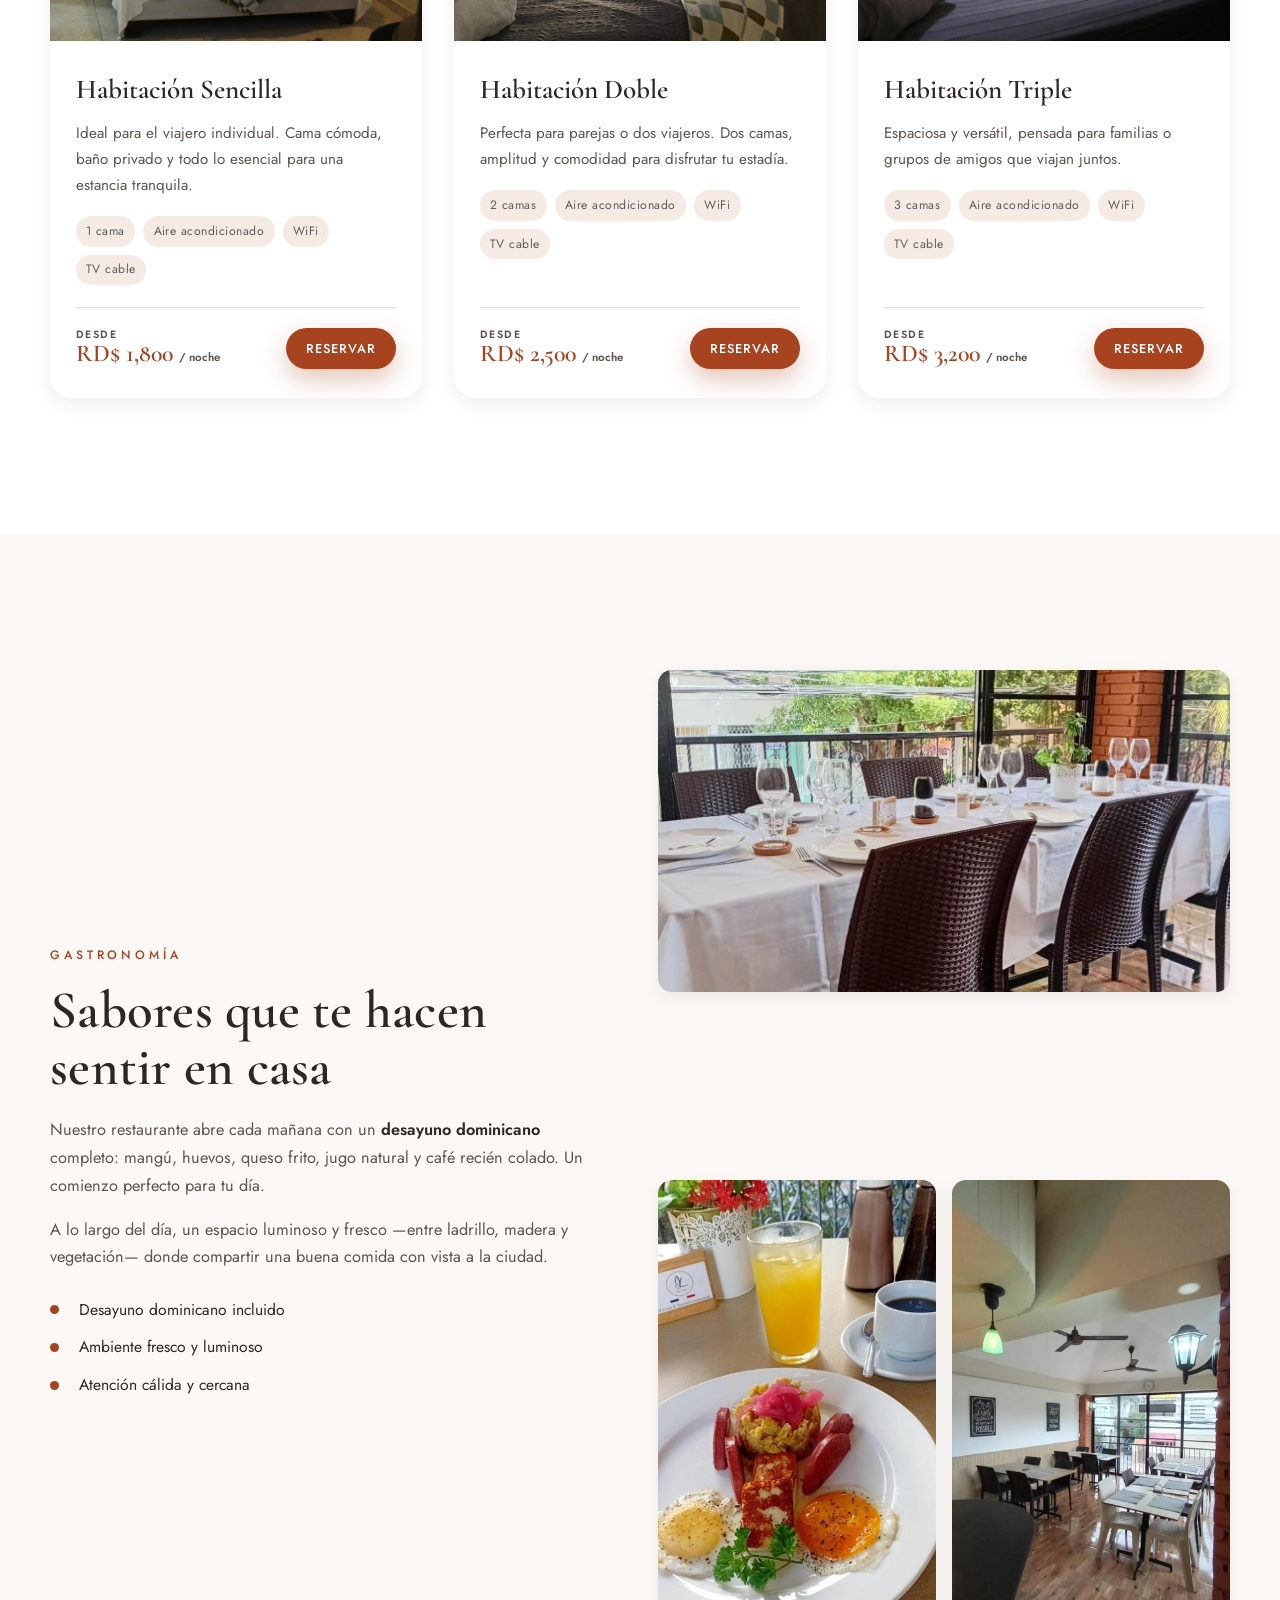
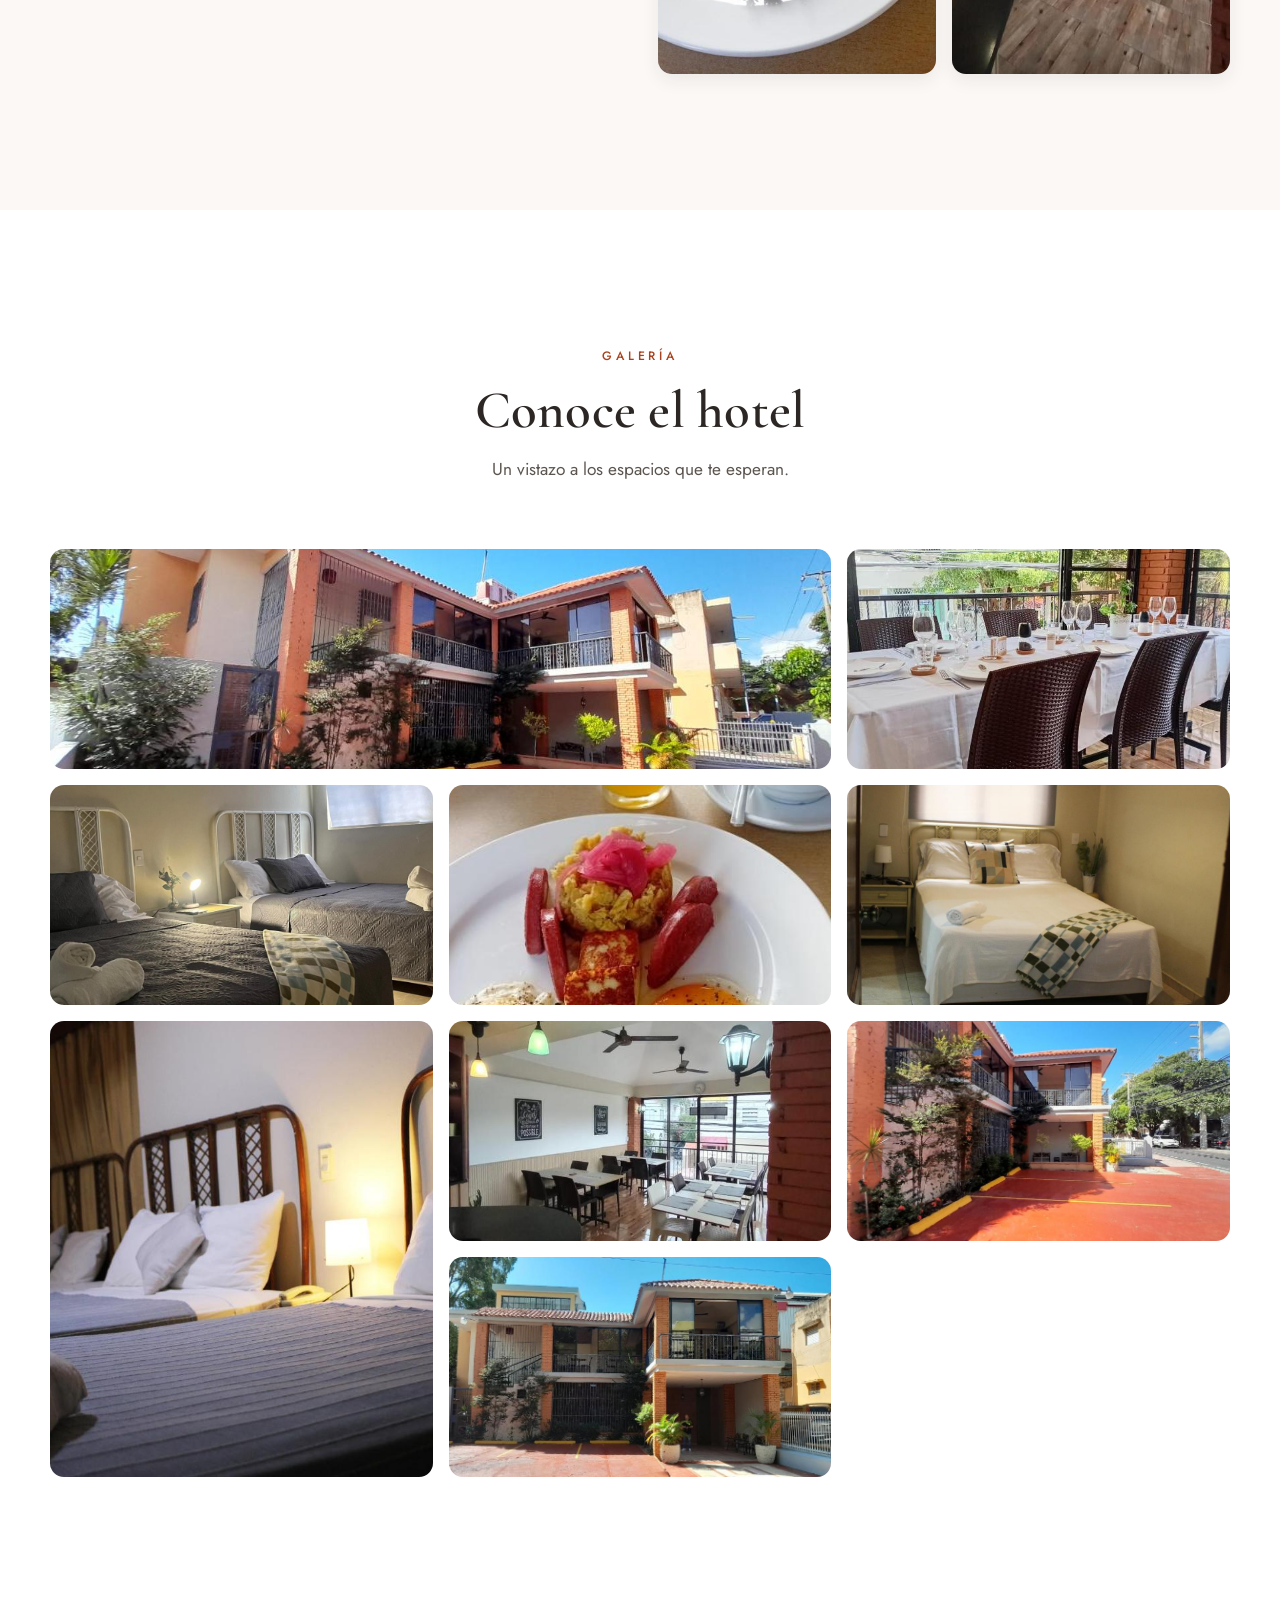
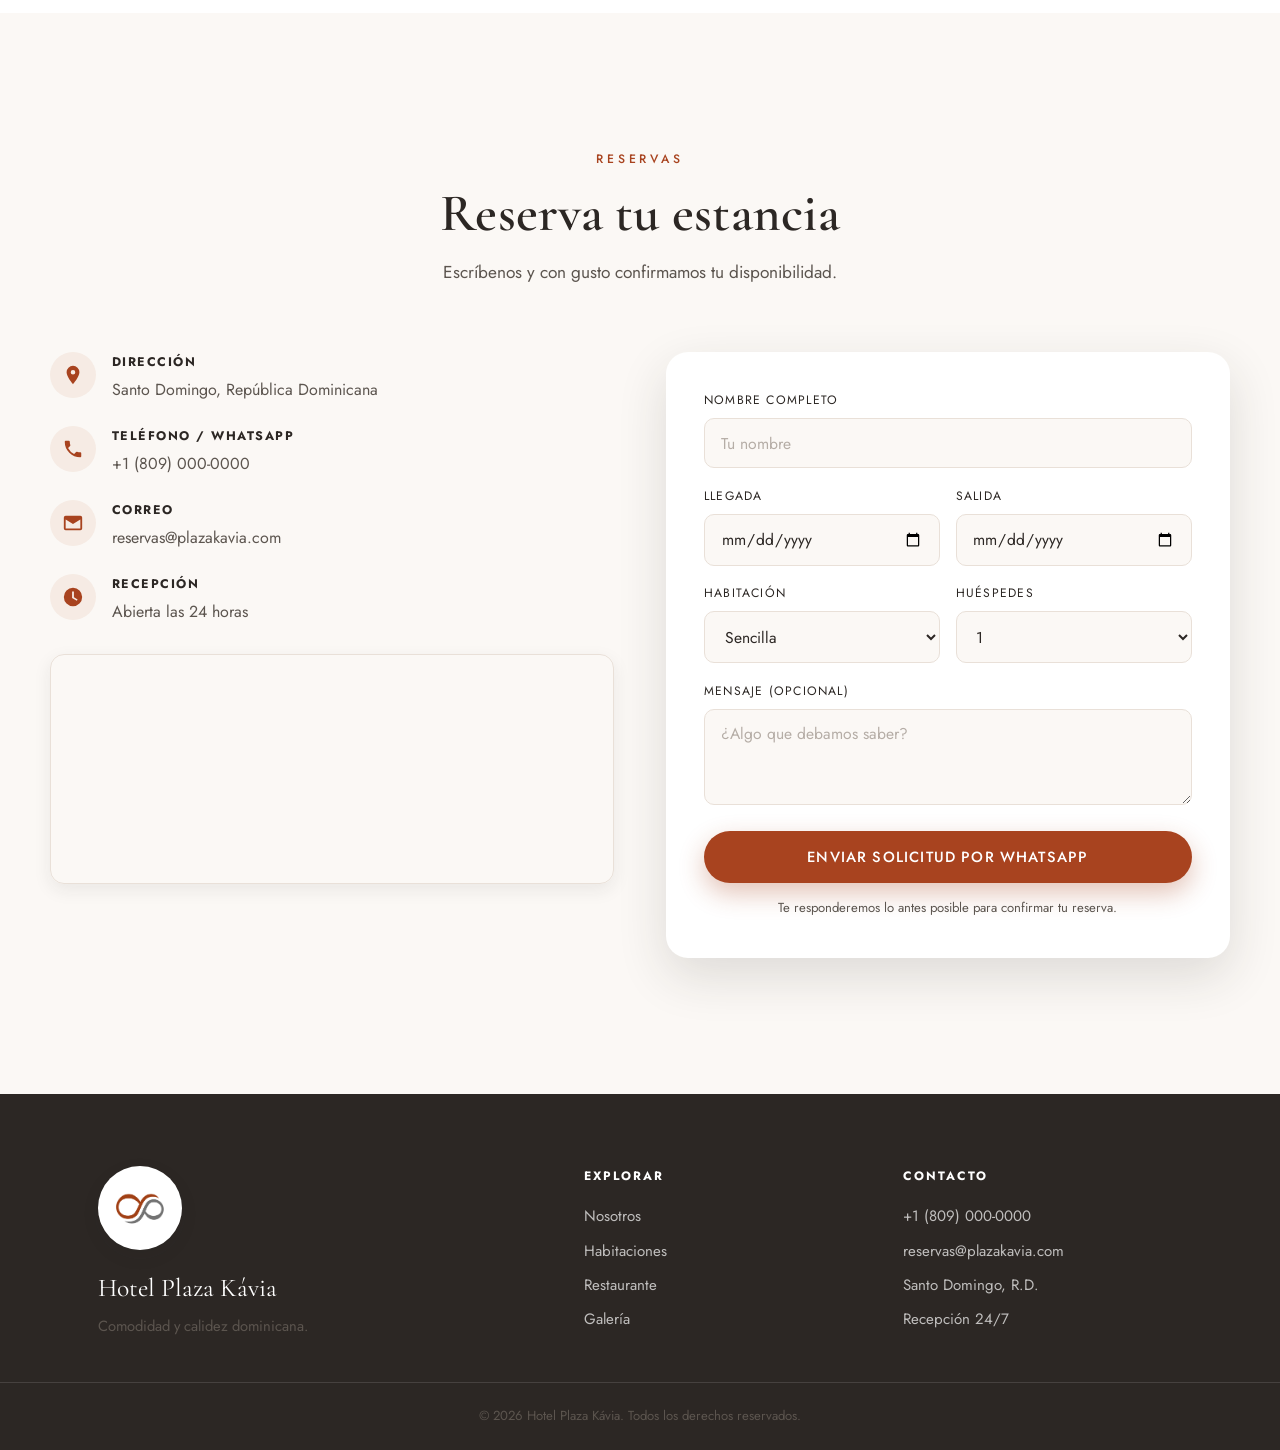
==== commit 4511f039: "Fix watermark — use inline SVG pattern" ====
--- a/index.html
+++ b/index.html
@@ -514,17 +514,16 @@
   <script src="script.js"></script>
 
   <!-- === MARCA DE AGUA — remover cuando se reciba el pago === -->
-  <div id="wm" aria-hidden="true"></div>
-  <style>
-    #wm {
-      position: fixed;
-      inset: 0;
-      z-index: 99999;
-      pointer-events: none;
-      background-image: url("data:image/svg+xml,%3Csvg xmlns='http://www.w3.org/2000/svg' width='380' height='220'%3E%3Ctext x='190' y='120' text-anchor='middle' fill='rgba(100%2C20%2C5%2C0.13)' font-family='Arial%2Csans-serif' font-size='19' font-weight='900' letter-spacing='2' transform='rotate(-35%2C190%2C110)'%3EDEMO %E2%80%A2 PENDIENTE DE PAGO%3C%2Ftext%3E%3C%2Fsvg%3E");
-      background-repeat: repeat;
-    }
-  </style>
+  <div id="wm" aria-hidden="true" style="position:fixed;inset:0;z-index:99999;pointer-events:none;overflow:hidden;">
+    <svg width="100%" height="100%" xmlns="http://www.w3.org/2000/svg">
+      <defs>
+        <pattern id="wmp" width="360" height="200" patternUnits="userSpaceOnUse" patternTransform="rotate(-35 0 0)">
+          <text x="10" y="110" font-family="Arial,sans-serif" font-size="18" font-weight="900" fill="rgba(120,30,5,0.22)" letter-spacing="3">DEMO · PENDIENTE DE PAGO</text>
+        </pattern>
+      </defs>
+      <rect width="200%" height="200%" fill="url(#wmp)" transform="translate(-200,-200)"/>
+    </svg>
+  </div>
   <!-- ========================================================= -->
 </body>
 </html>
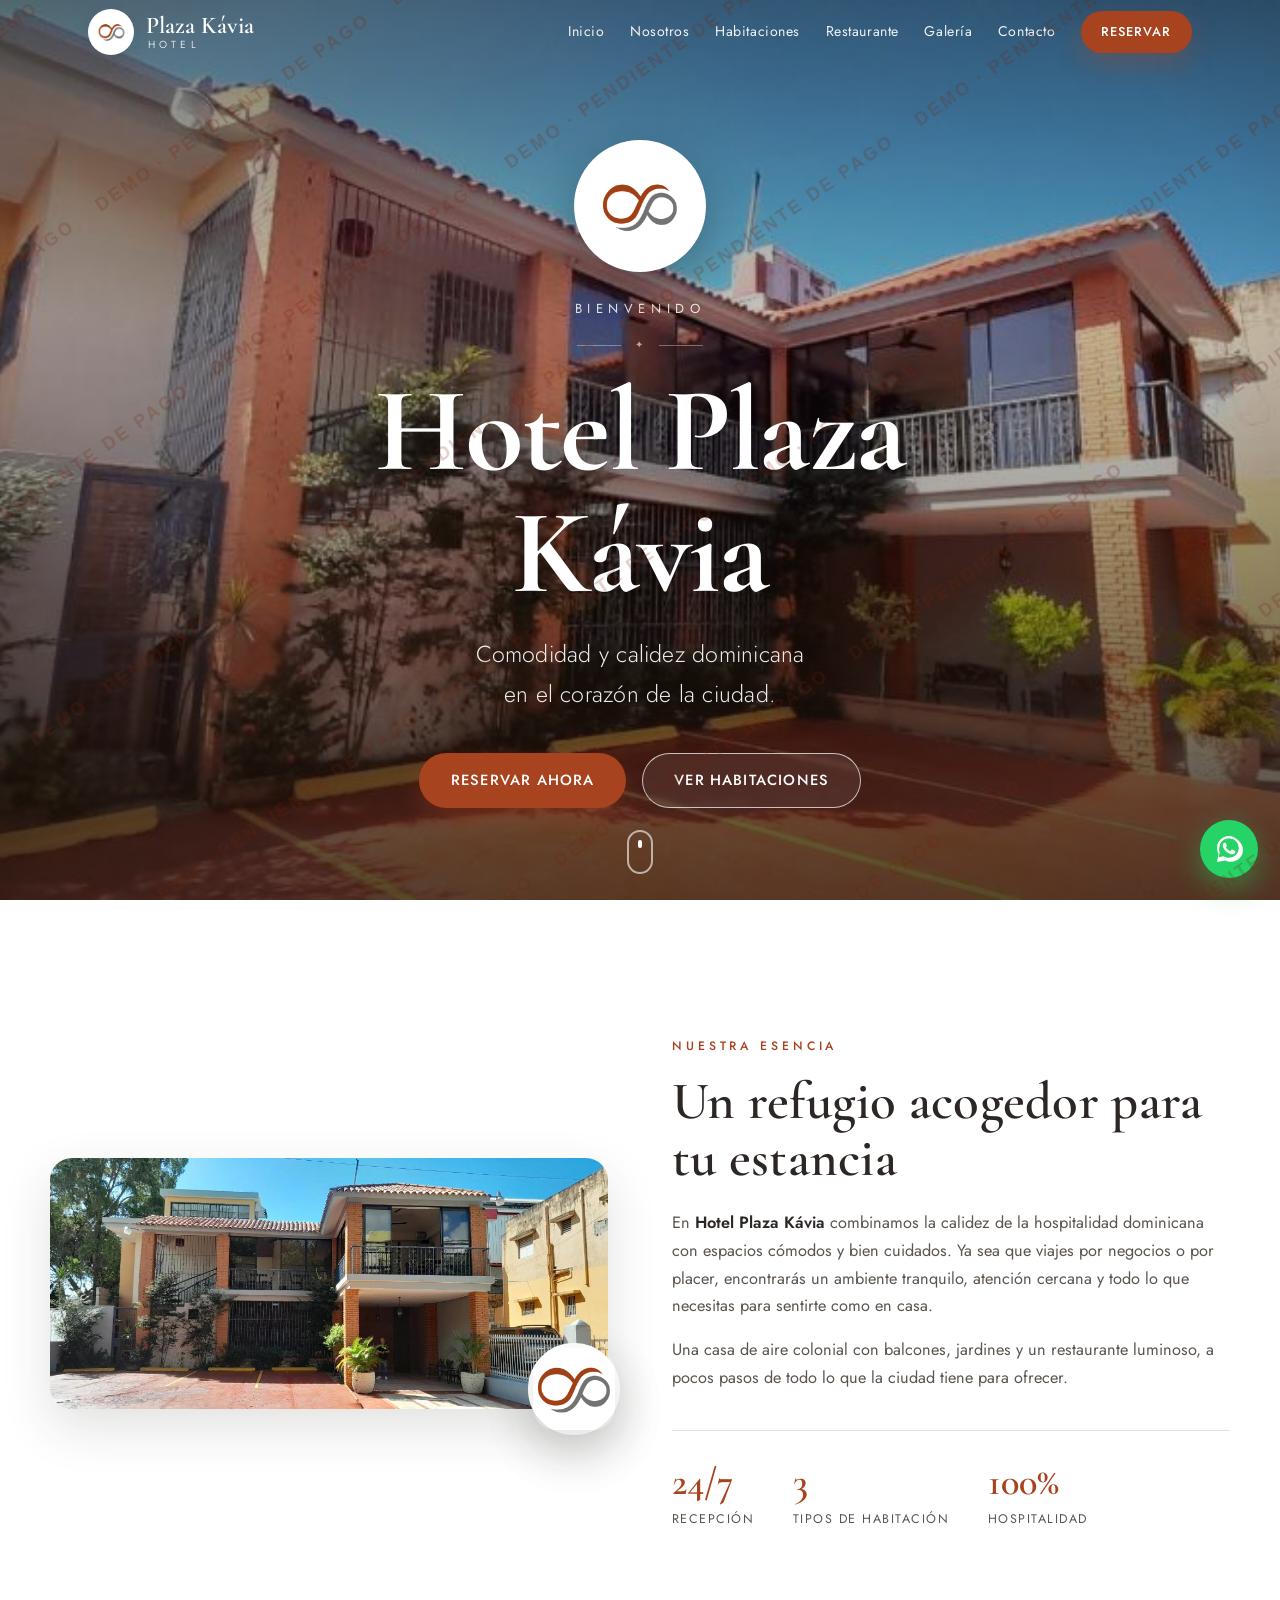
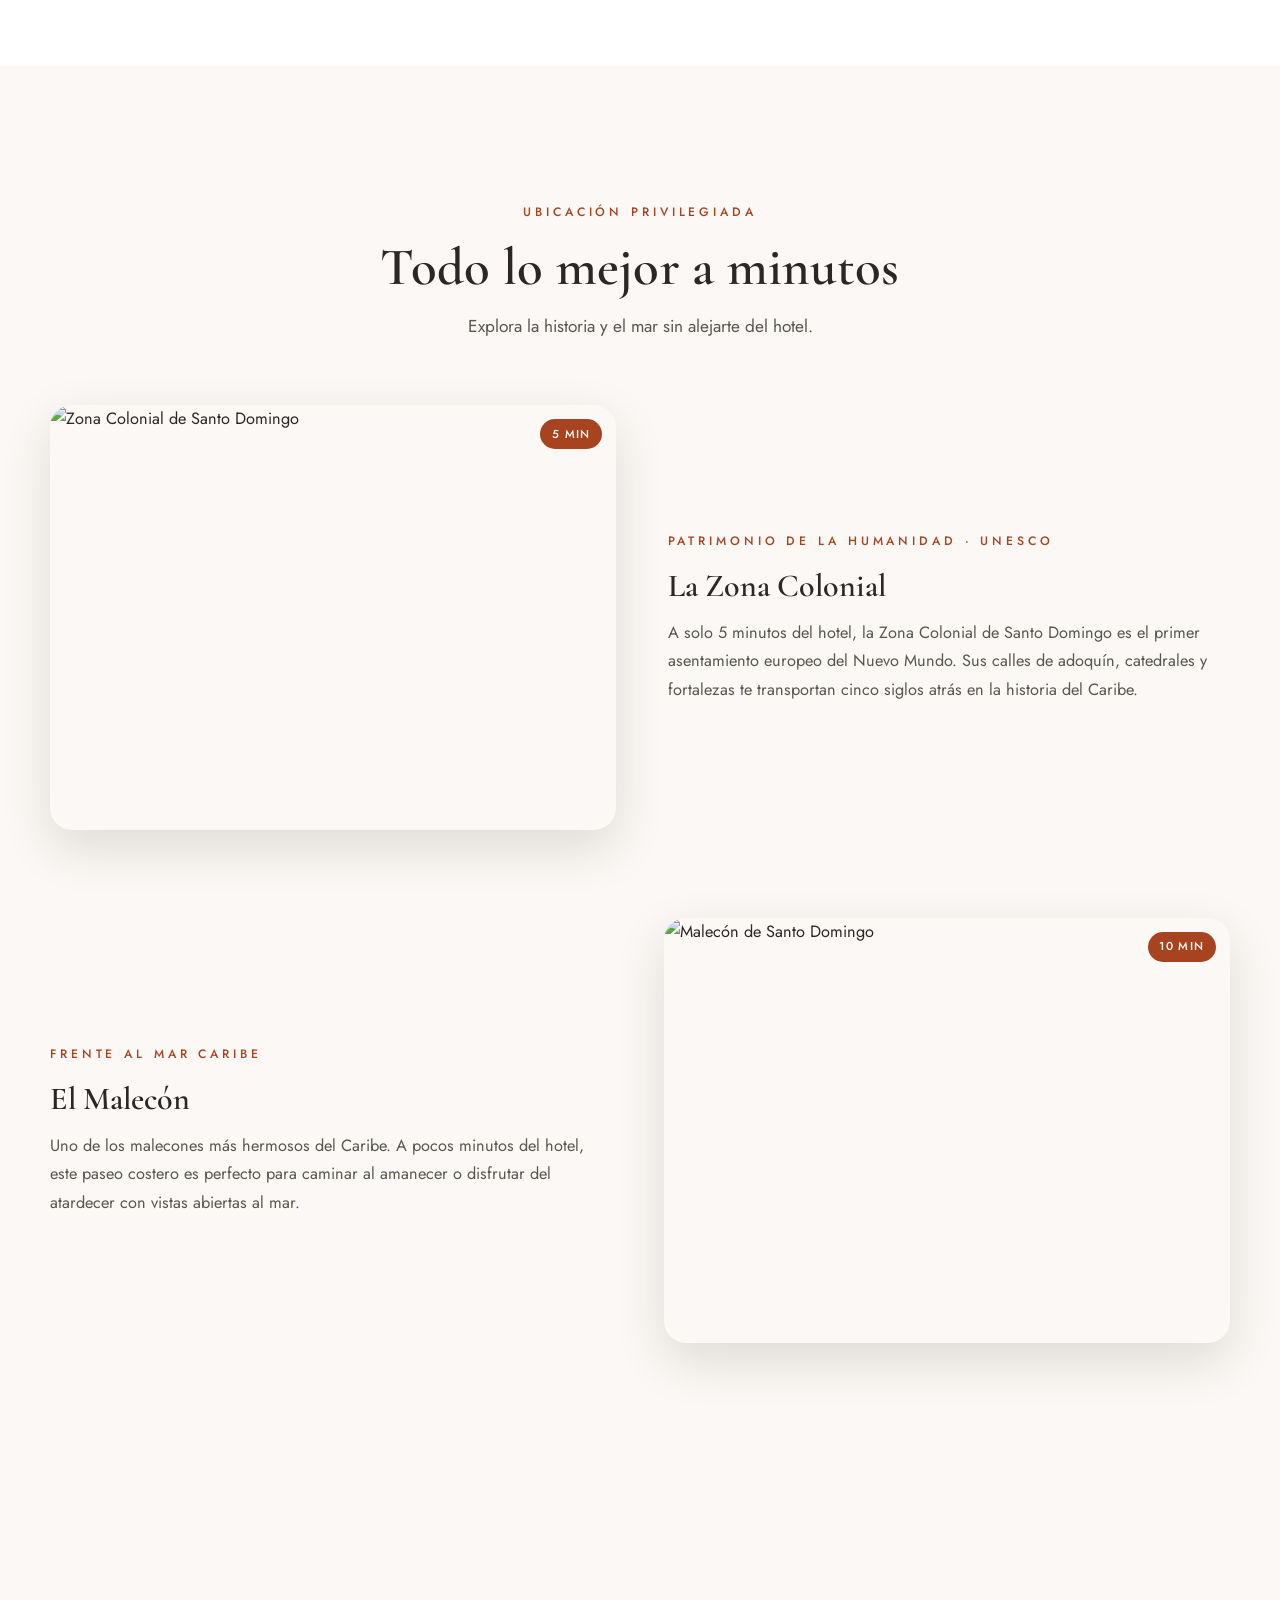
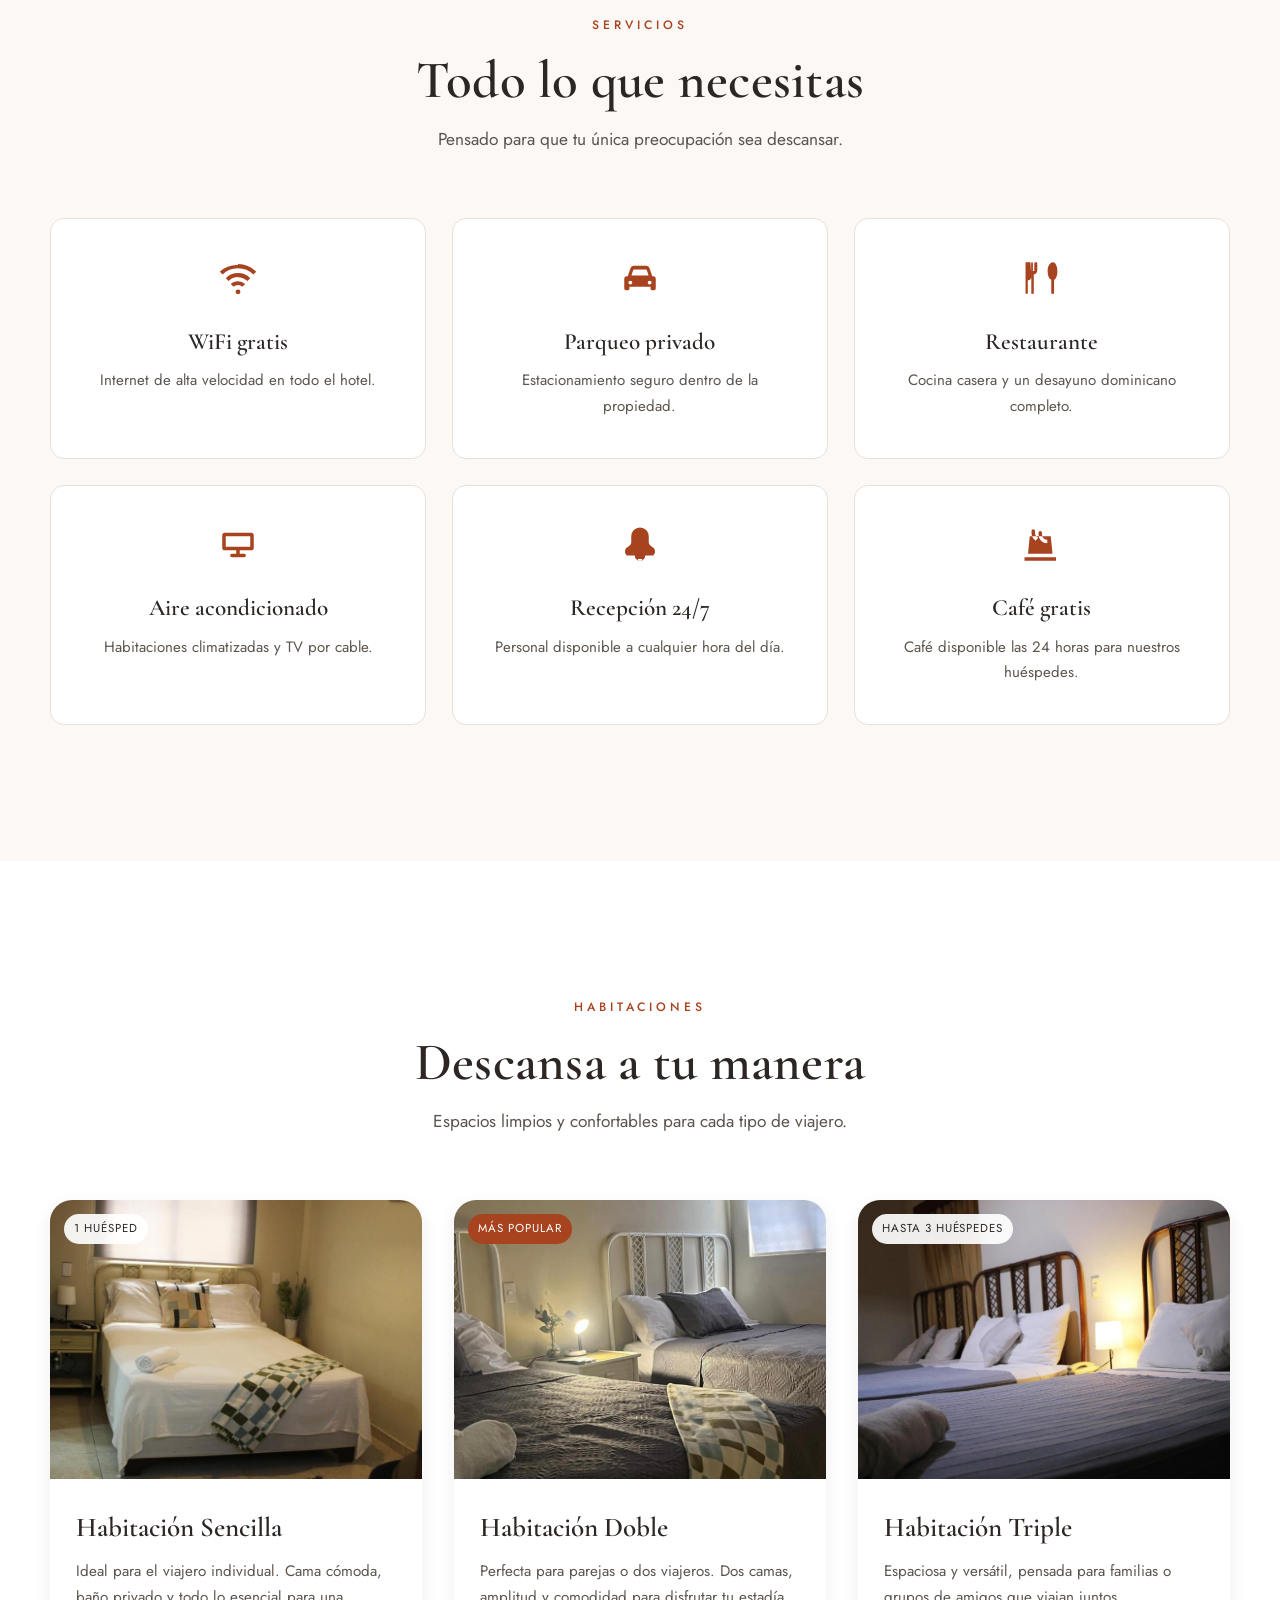
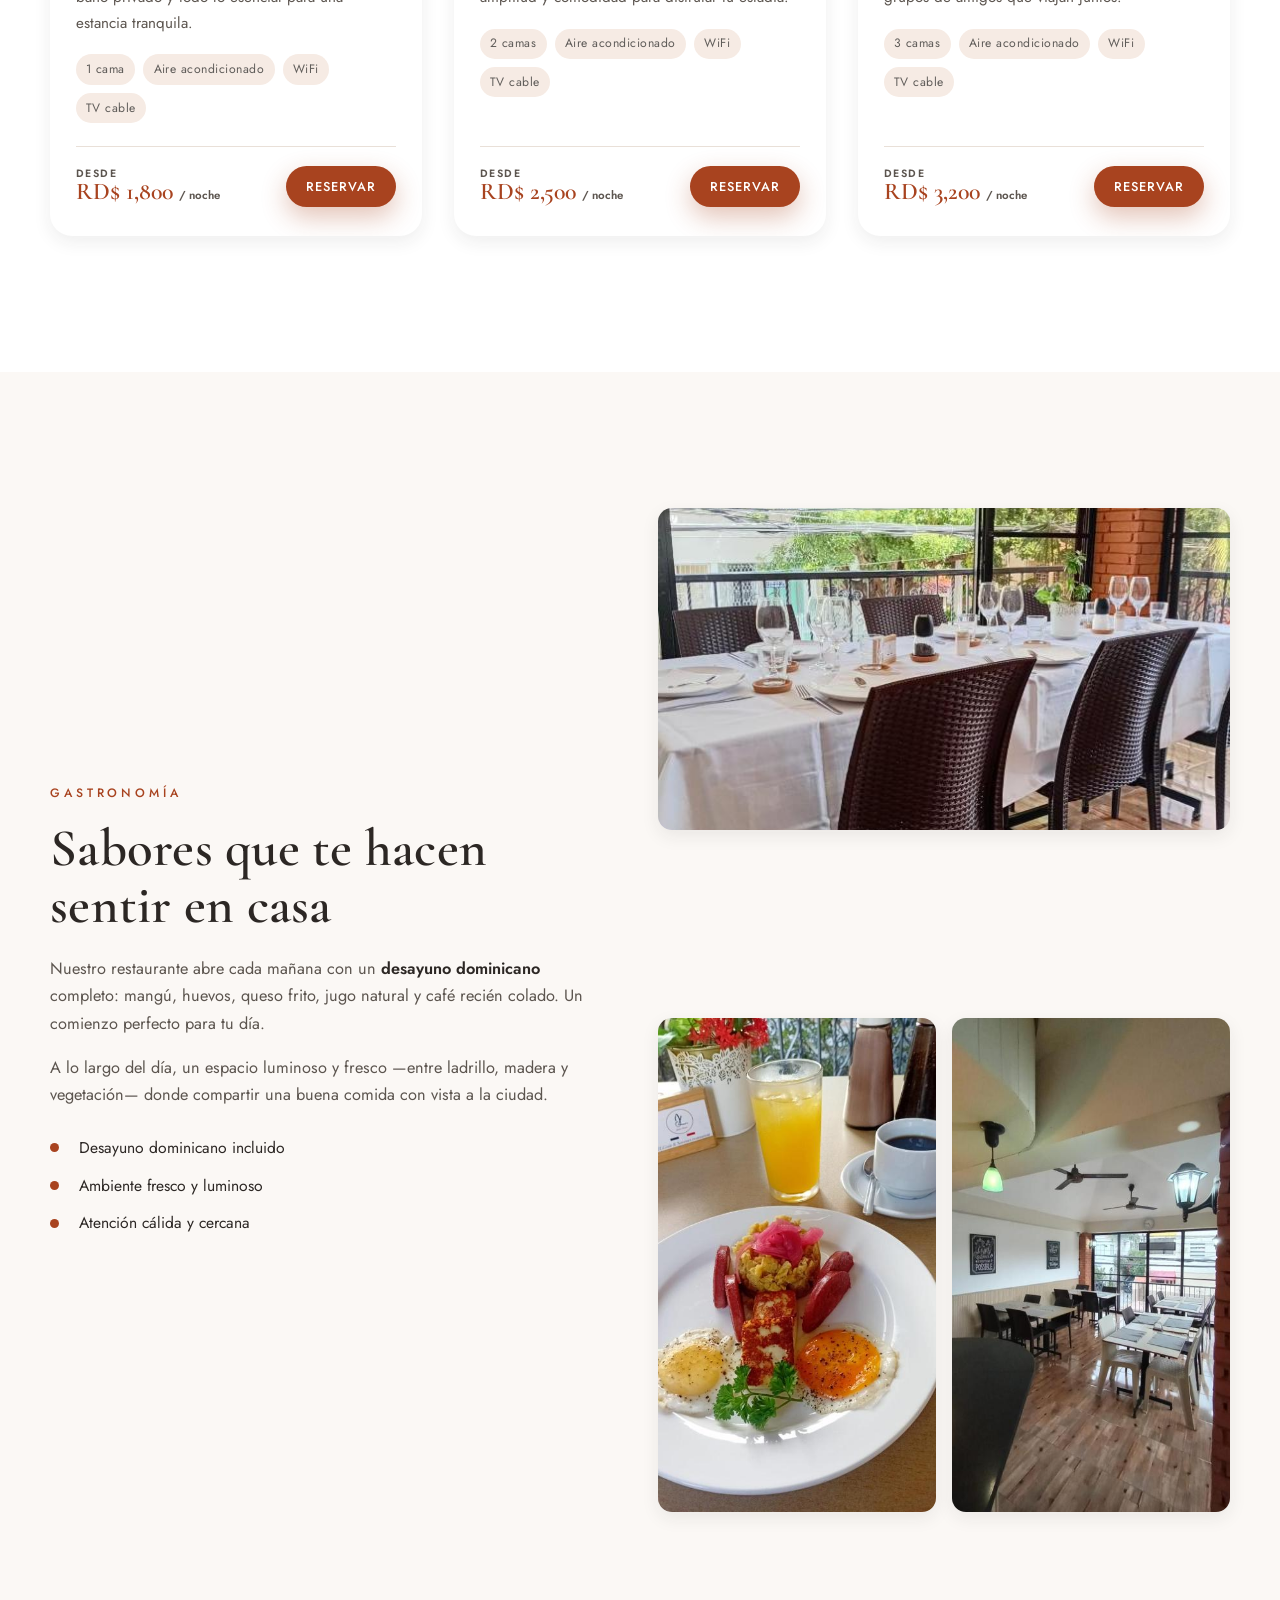
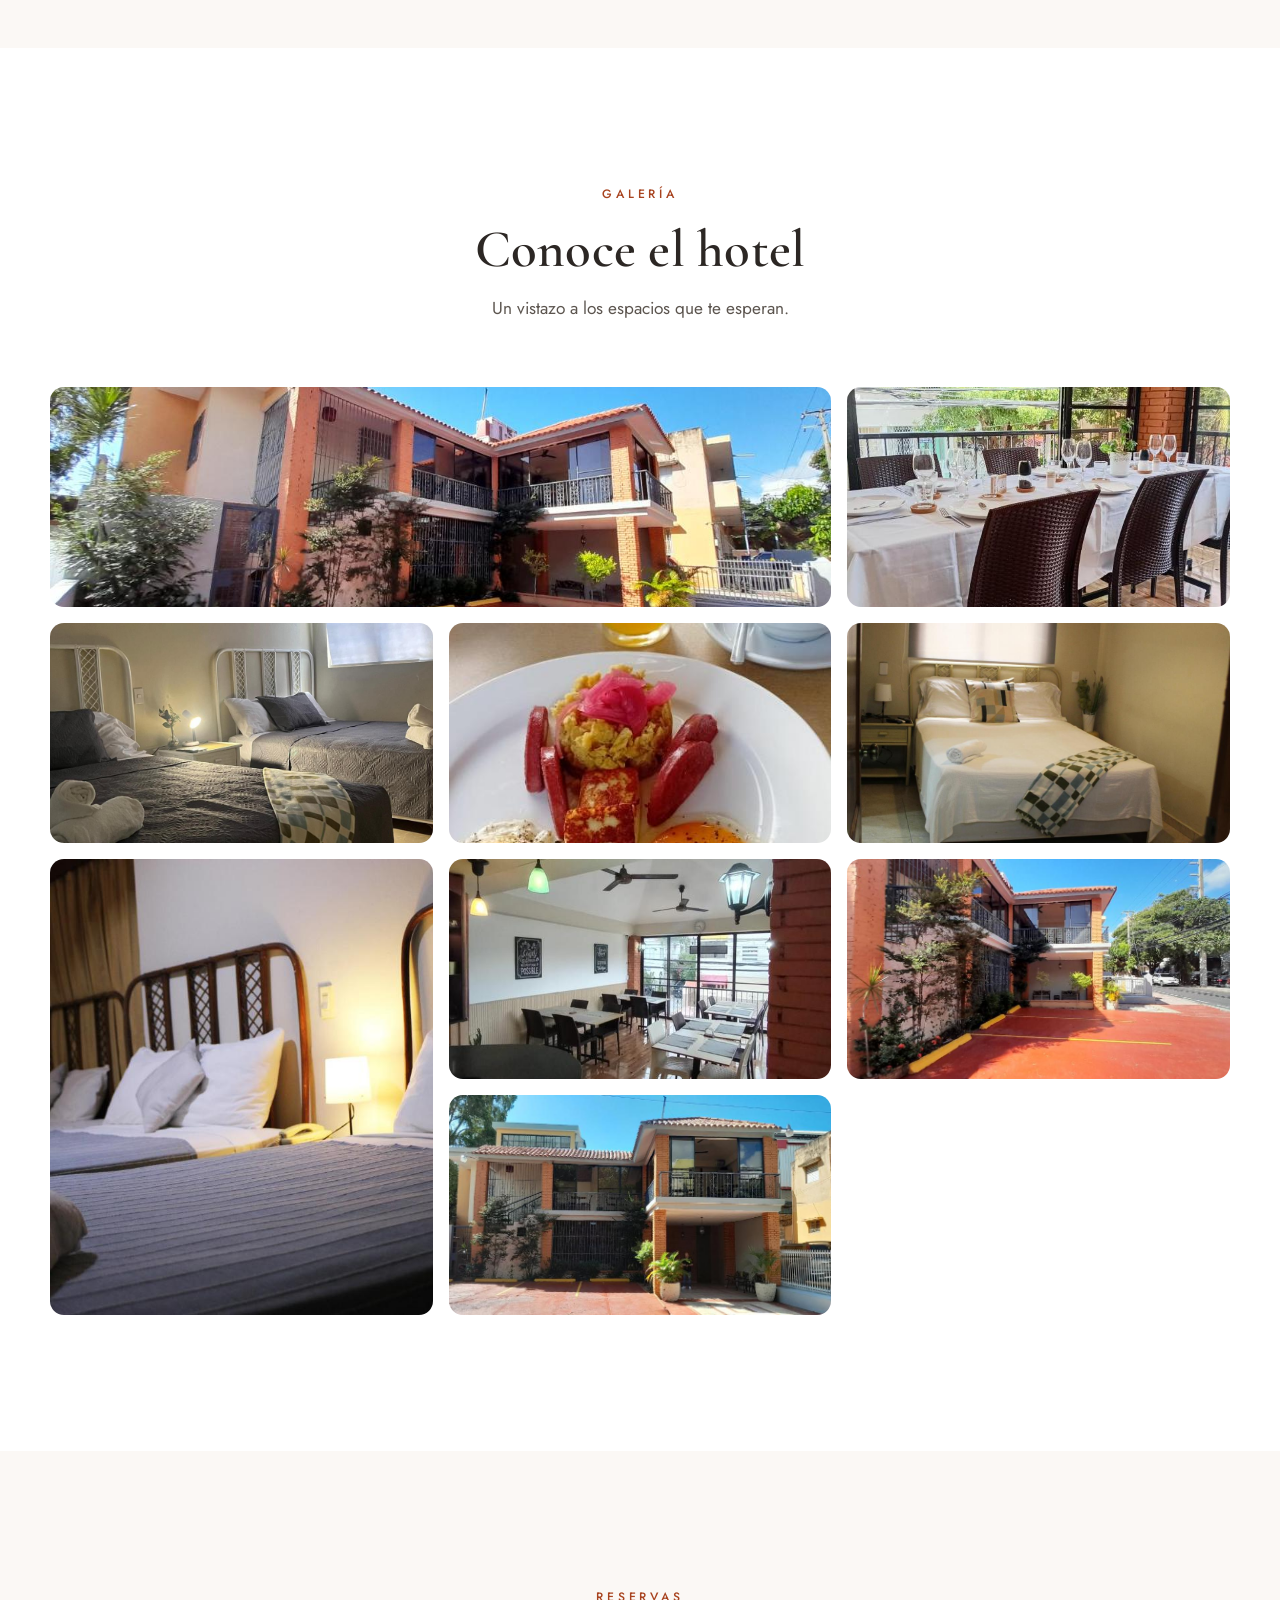
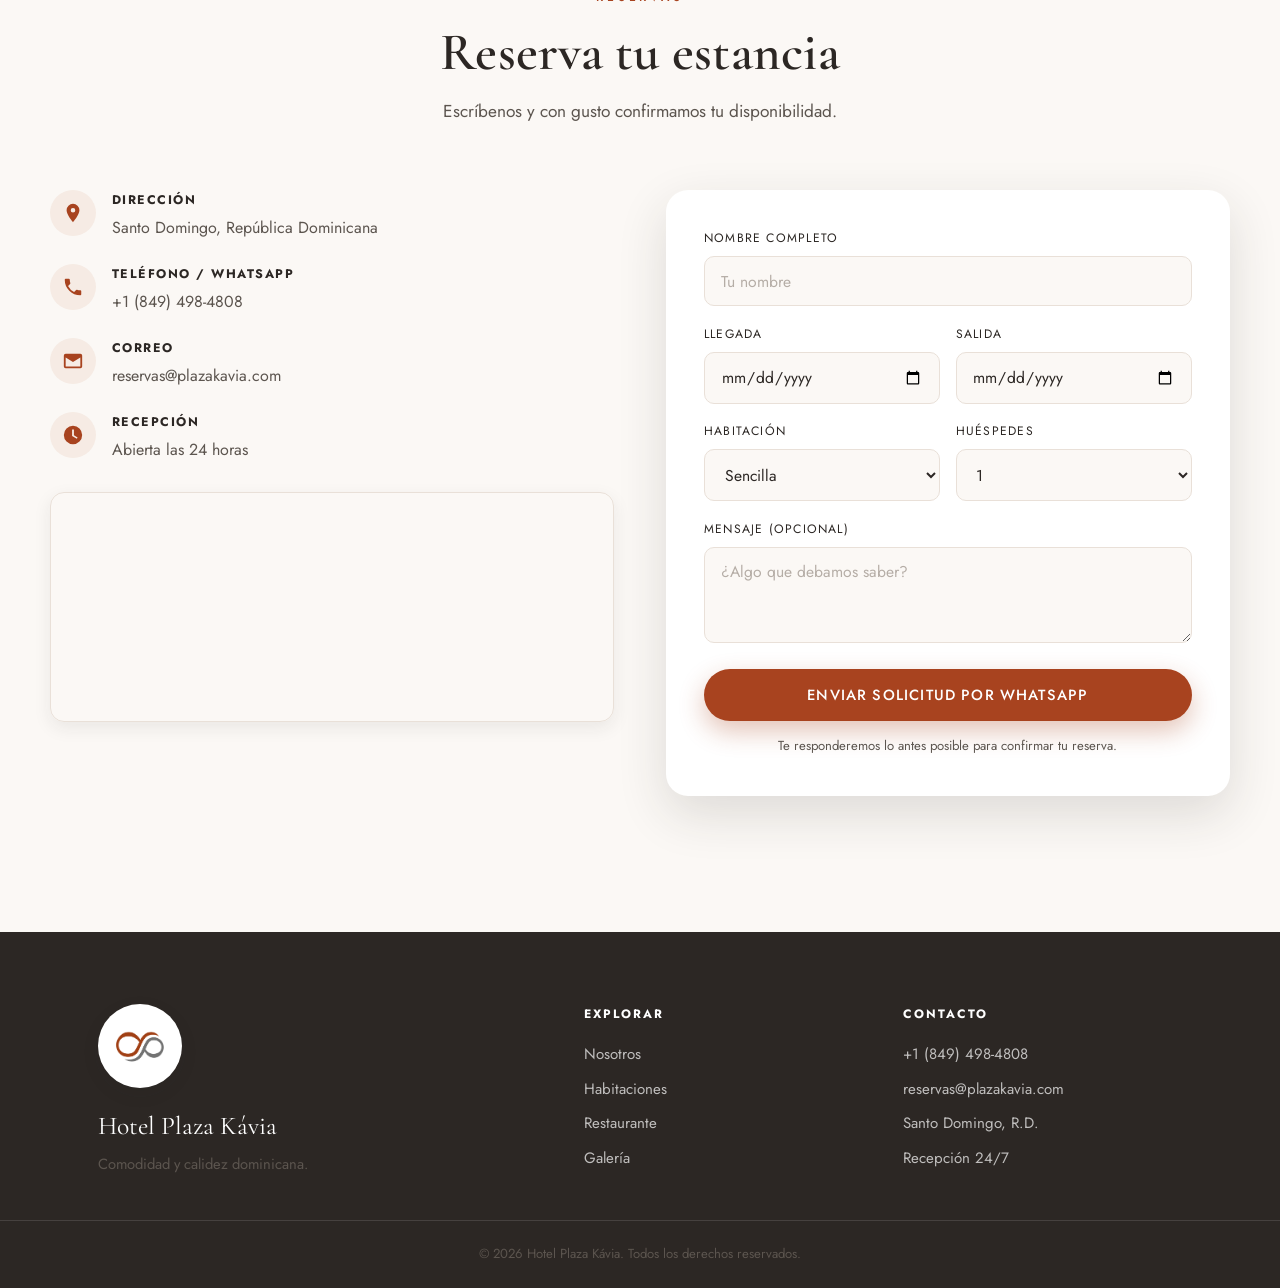
==== commit 75f16066: "Video hero, nearby section, phone update, cafe gratis amenity" ====
--- a/index.html
+++ b/index.html
@@ -54,19 +54,21 @@
 
   <!-- ===================== HERO ===================== -->
   <section class="hero" id="inicio">
-    <div class="hero__bg" style="background-image:url('img/fachada2.jpg')"></div>
+    <video class="hero__video" autoplay muted loop playsinline poster="img/fachada2.jpg">
+      <source src="img/IMG_0728.M4V" type="video/mp4" />
+    </video>
     <div class="hero__overlay"></div>
 
     <div class="hero__content">
-      <span class="logo-badge logo-badge--lg reveal">
+      <span class="logo-badge logo-badge--lg reveal hero__hide">
         <img src="img/logo.png" alt="Logo Hotel Plaza Kávia" />
       </span>
-      <p class="hero__eyebrow reveal" data-delay="1">Bienvenido</p>
-      <div class="hero__ornament reveal" data-delay="1">
+      <p class="hero__eyebrow reveal hero__hide" data-delay="1">Bienvenido</p>
+      <div class="hero__ornament reveal hero__hide" data-delay="1">
         <span></span><i>✦</i><span></span>
       </div>
-      <h1 class="hero__title reveal" data-delay="2">Hotel Plaza Kávia</h1>
-      <p class="hero__sub reveal" data-delay="3">
+      <h1 class="hero__title reveal hero__hide" data-delay="2">Hotel Plaza Kávia</h1>
+      <p class="hero__sub reveal hero__hide" data-delay="3">
         Comodidad y calidez dominicana<br class="hero__br" /> en el corazón de la ciudad.
       </p>
       <div class="hero__actions reveal" data-delay="4">
@@ -122,6 +124,43 @@
     </div>
   </section>
 
+  <!-- ===================== CERCANO ===================== -->
+  <section class="nearby section section--cream" id="cercano">
+    <div class="section__head reveal">
+      <p class="eyebrow">Ubicación privilegiada</p>
+      <h2 class="title">Todo lo mejor a minutos</h2>
+      <p class="section__lead">Explora la historia y el mar sin alejarte del hotel.</p>
+    </div>
+
+    <div class="nearby__grid">
+
+      <div class="nearby__item reveal">
+        <div class="nearby__media">
+          <img src="img/zona_colonial.jpg" alt="Zona Colonial de Santo Domingo" loading="lazy" />
+          <span class="nearby__dist">5 min</span>
+        </div>
+        <div class="nearby__text">
+          <p class="eyebrow">Patrimonio de la Humanidad · UNESCO</p>
+          <h3 class="nearby__title">La Zona Colonial</h3>
+          <p>A solo 5 minutos del hotel, la Zona Colonial de Santo Domingo es el primer asentamiento europeo del Nuevo Mundo. Sus calles de adoquín, catedrales y fortalezas te transportan cinco siglos atrás en la historia del Caribe.</p>
+        </div>
+      </div>
+
+      <div class="nearby__item nearby__item--flip reveal" data-delay="2">
+        <div class="nearby__media">
+          <img src="img/malecon.jpeg" alt="Malecón de Santo Domingo" loading="lazy" />
+          <span class="nearby__dist">10 min</span>
+        </div>
+        <div class="nearby__text">
+          <p class="eyebrow">Frente al mar Caribe</p>
+          <h3 class="nearby__title">El Malecón</h3>
+          <p>Uno de los malecones más hermosos del Caribe. A pocos minutos del hotel, este paseo costero es perfecto para caminar al amanecer o disfrutar del atardecer con vistas abiertas al mar.</p>
+        </div>
+      </div>
+
+    </div>
+  </section>
+
   <!-- ===================== SERVICIOS ===================== -->
   <section class="amenities section section--cream">
     <div class="section__head reveal">
@@ -157,9 +196,9 @@
         <p>Personal disponible a cualquier hora del día.</p>
       </div>
       <div class="amenity reveal" data-delay="5">
-        <svg viewBox="0 0 24 24" aria-hidden="true"><path d="M12 2.2S5 9 5 14a7 7 0 0 0 14 0c0-5-7-11.8-7-11.8Zm0 16.6a4.8 4.8 0 0 1-4.8-4.8c0-.4.3-.7.7-.7s.7.3.7.7A3.4 3.4 0 0 0 12 17.4c.4 0 .7.3.7.7s-.3.7-.7.7Z"/></svg>
-        <h3>Agua caliente</h3>
-        <p>Baños privados con agua caliente todo el día.</p>
+        <svg viewBox="0 0 24 24" aria-hidden="true"><path d="M2 21h18v-2H2v2zm2-4h14l-1-10H5L4 17zm7-13a1 1 0 0 1 1 1v1a3 3 0 0 0 3 3v2a5 5 0 0 1-5-5V5a1 1 0 0 1 1-1zm-1 6.17A5 5 0 0 1 6 5V4a1 1 0 0 1 2 0v1a3 3 0 0 0 1.83 2.77L8 10.17z"/></svg>
+        <h3>Café gratis</h3>
+        <p>Café disponible las 24 horas para nuestros huéspedes.</p>
       </div>
     </div>
   </section>
@@ -346,7 +385,7 @@
             </span>
             <div>
               <h4>Teléfono / WhatsApp</h4>
-              <p><a href="tel:+18090000000">+1 (809) 000-0000</a></p>
+              <p><a href="tel:+18494984808">+1 (849) 498-4808</a></p>
             </div>
           </li>
           <li>
@@ -441,7 +480,7 @@
 
       <div class="footer__col">
         <h4>Contacto</h4>
-        <a href="tel:+18090000000">+1 (809) 000-0000</a>
+        <a href="tel:+18494984808">+1 (849) 498-4808</a>
         <a href="mailto:reservas@plazakavia.com">reservas@plazakavia.com</a>
         <p>Santo Domingo, R.D.</p>
         <p>Recepción 24/7</p>
--- a/styles.css
+++ b/styles.css
@@ -264,15 +264,21 @@
   padding: 7rem 1.25rem 4rem;
   overflow: hidden;
 }
-.hero__bg {
+.hero__video {
   position: absolute;
   inset: 0;
-  background-size: cover;
-  background-position: center;
-  transform: scale(1.06);
-  animation: heroZoom 14s var(--ease) forwards;
-}
-@keyframes heroZoom { to { transform: scale(1); } }
+  width: 100%;
+  height: 100%;
+  object-fit: cover;
+}
+
+/* Fade-out hero text after a few seconds */
+.hero--gone {
+  opacity: 0 !important;
+  transform: translateY(-16px) !important;
+  transition: opacity 1.4s ease-out !important, transform 1.4s ease-out !important;
+  pointer-events: none !important;
+}
 .hero__overlay {
   position: absolute;
   inset: 0;
@@ -327,6 +333,66 @@
   0% { opacity: 0; transform: translateY(0); }
   40% { opacity: 1; }
   80%,100% { opacity: 0; transform: translateY(14px); }
+}
+
+/* ============================================================
+   CERCANO — atracciones cercanas
+   ============================================================ */
+.nearby__grid {
+  max-width: var(--maxw);
+  margin: 0 auto;
+  display: grid;
+  gap: clamp(3rem, 7vw, 5.5rem);
+}
+.nearby__item {
+  display: flex;
+  gap: clamp(2rem, 4vw, 4.5rem);
+  align-items: center;
+}
+.nearby__item--flip { flex-direction: row-reverse; }
+
+.nearby__media {
+  position: relative;
+  flex: 0 0 48%;
+  overflow: hidden;
+  border-radius: var(--radius-lg);
+  box-shadow: var(--shadow-md);
+  aspect-ratio: 4 / 3;
+}
+.nearby__media img {
+  width: 100%; height: 100%;
+  object-fit: cover;
+  transition: transform .8s var(--ease);
+}
+.nearby__item:hover .nearby__media img { transform: scale(1.05); }
+
+.nearby__dist {
+  position: absolute;
+  top: 14px; right: 14px;
+  background: var(--rust);
+  color: #fff;
+  font-size: .72rem;
+  font-weight: 500;
+  letter-spacing: .12em;
+  text-transform: uppercase;
+  padding: .44em 1em;
+  border-radius: 100px;
+}
+.nearby__text { flex: 1; }
+.nearby__title {
+  font-family: var(--serif);
+  font-size: clamp(1.7rem, 2.5vw, 2.3rem);
+  font-weight: 600;
+  color: var(--ink);
+  line-height: 1.1;
+  margin: .6rem 0 1rem;
+}
+.nearby__text p:not(.eyebrow) { color: var(--ink-soft); line-height: 1.75; }
+
+@media (max-width: 760px) {
+  .nearby__item,
+  .nearby__item--flip { flex-direction: column; gap: 1.5rem; }
+  .nearby__media { flex: none; width: 100%; aspect-ratio: 16/9; }
 }
 
 /* ============================================================
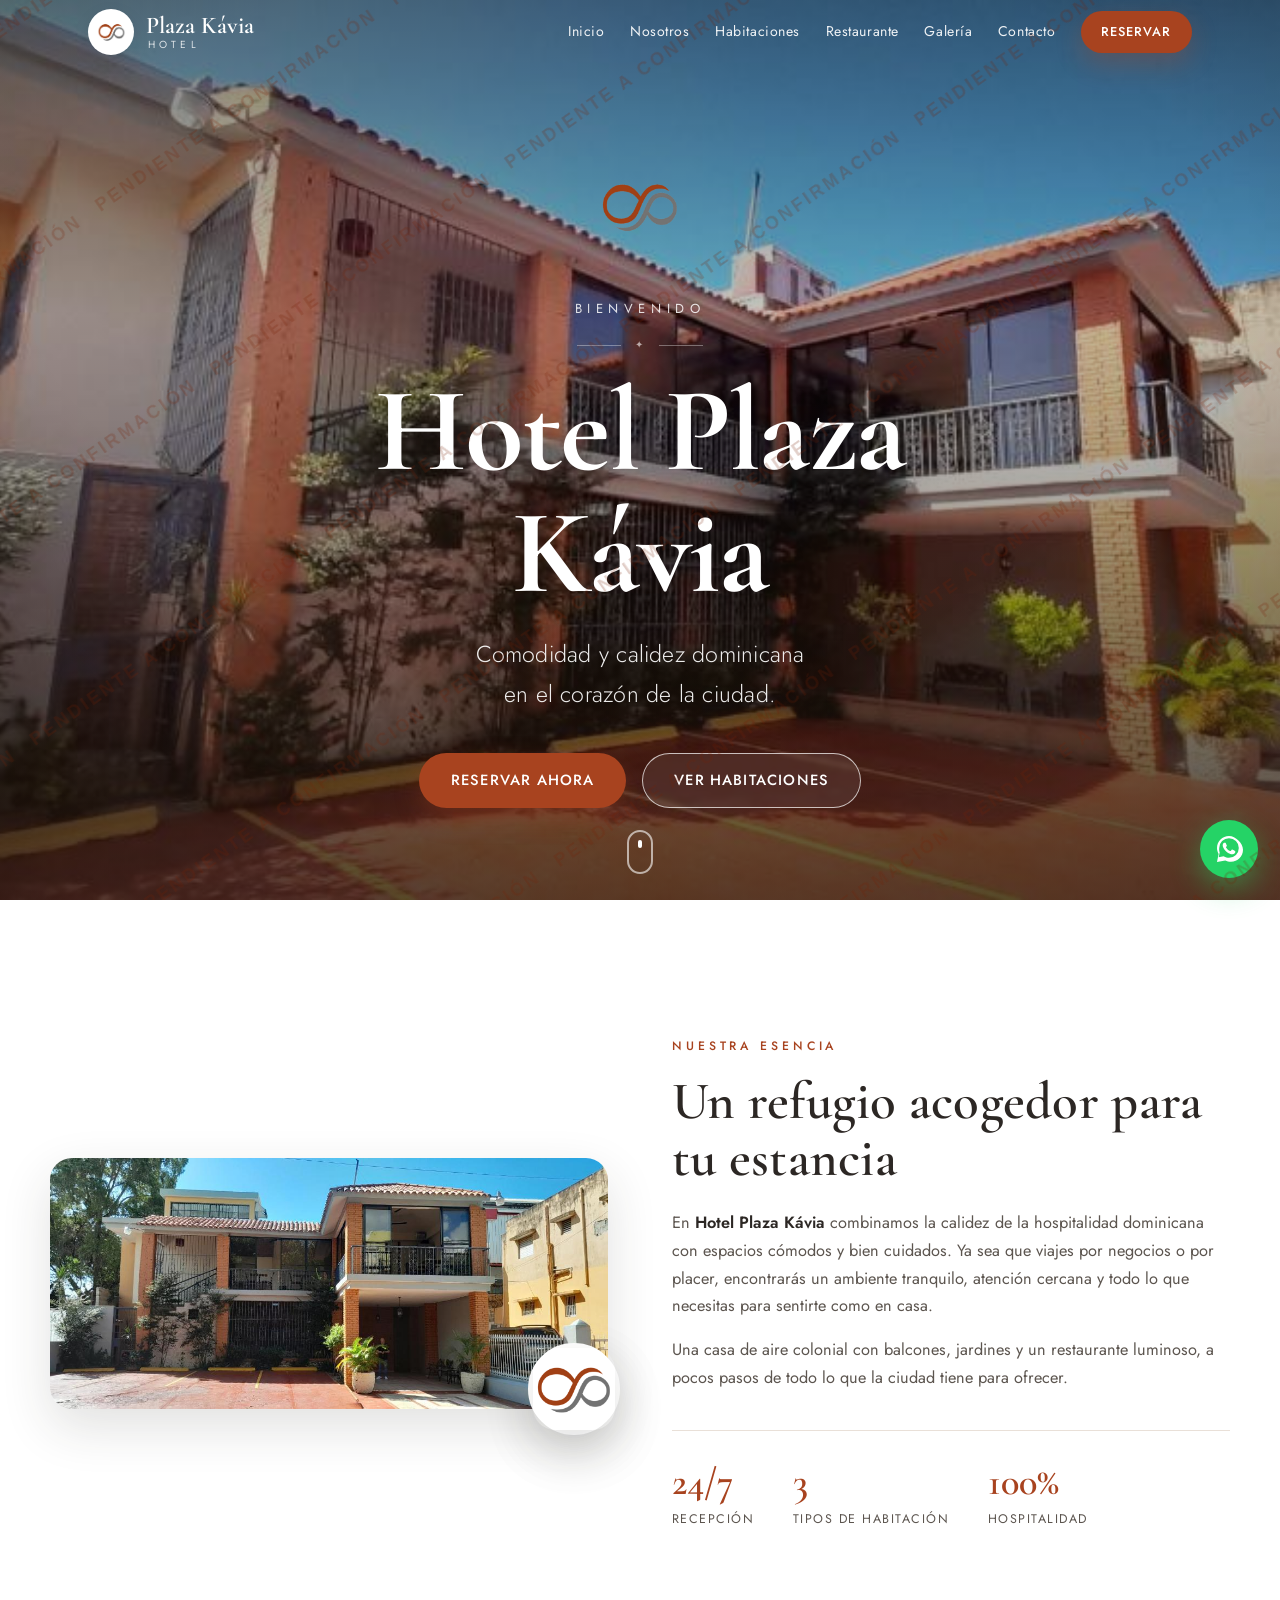
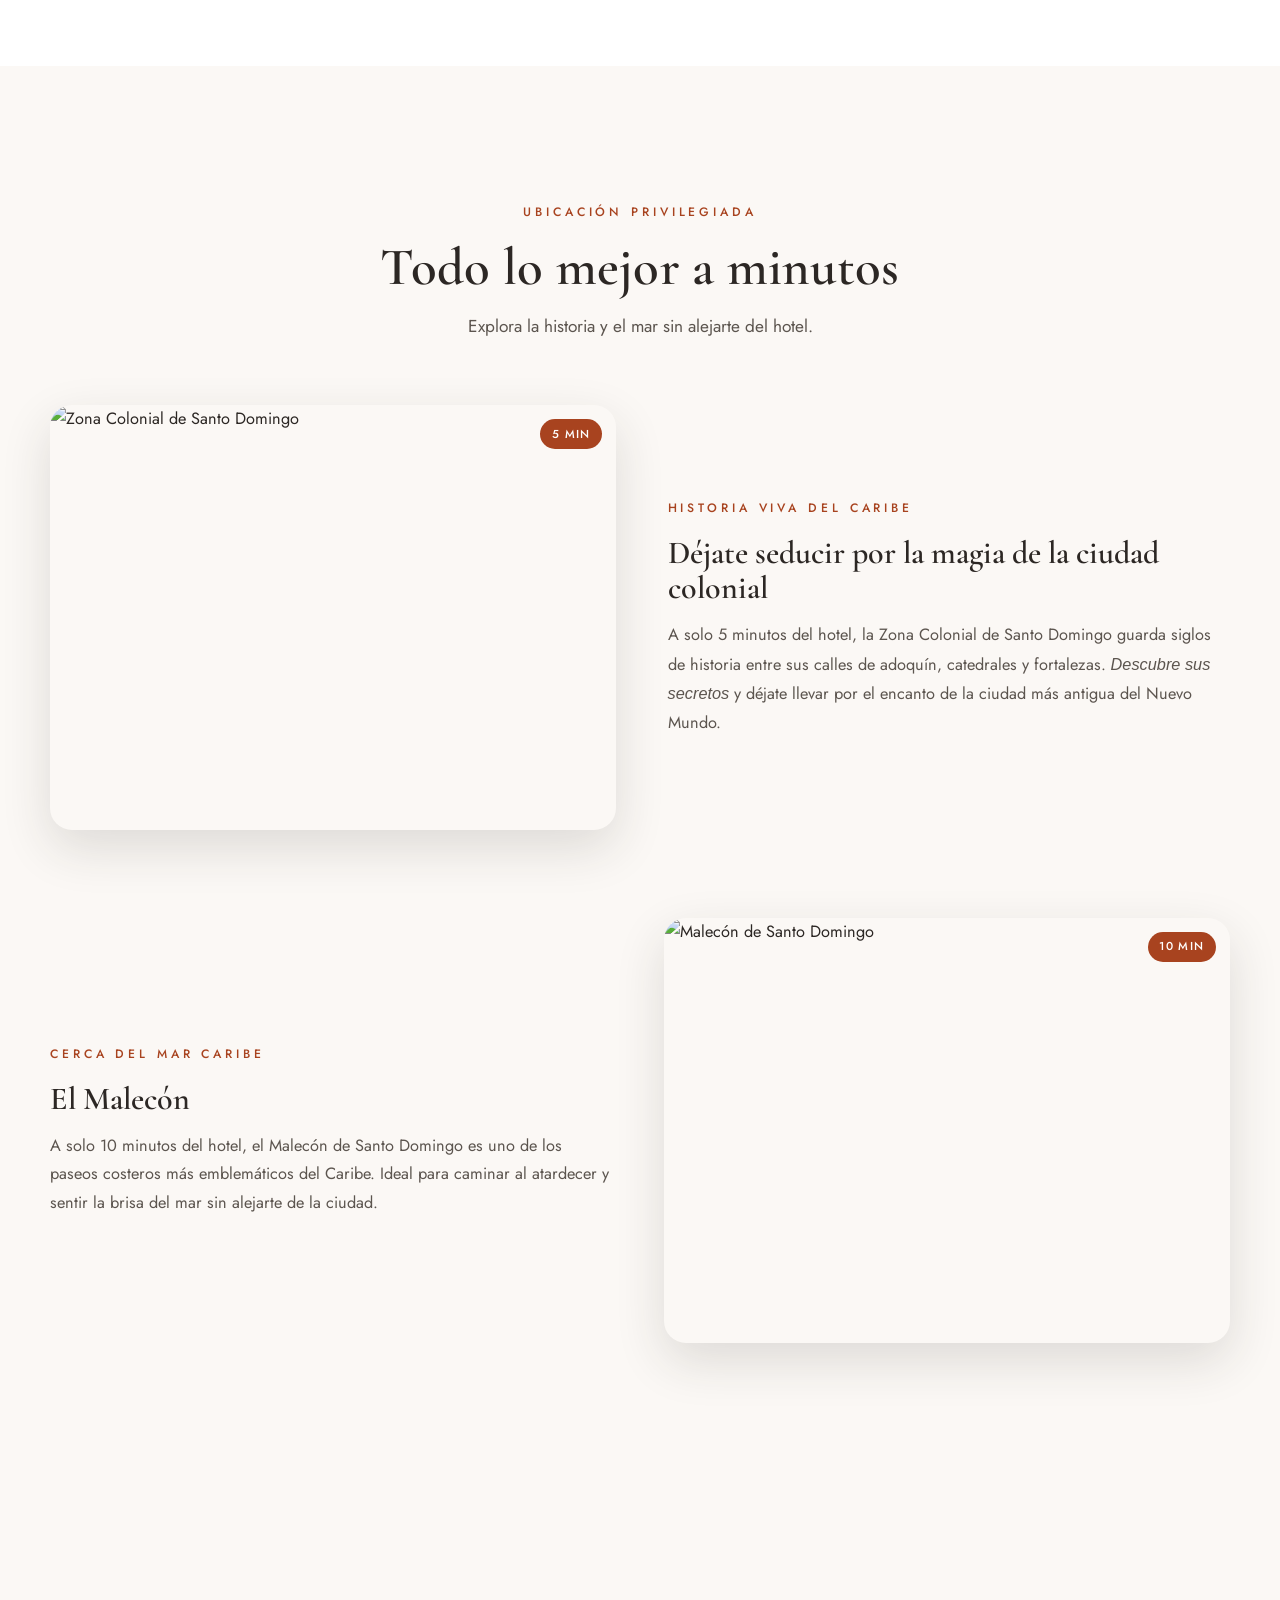
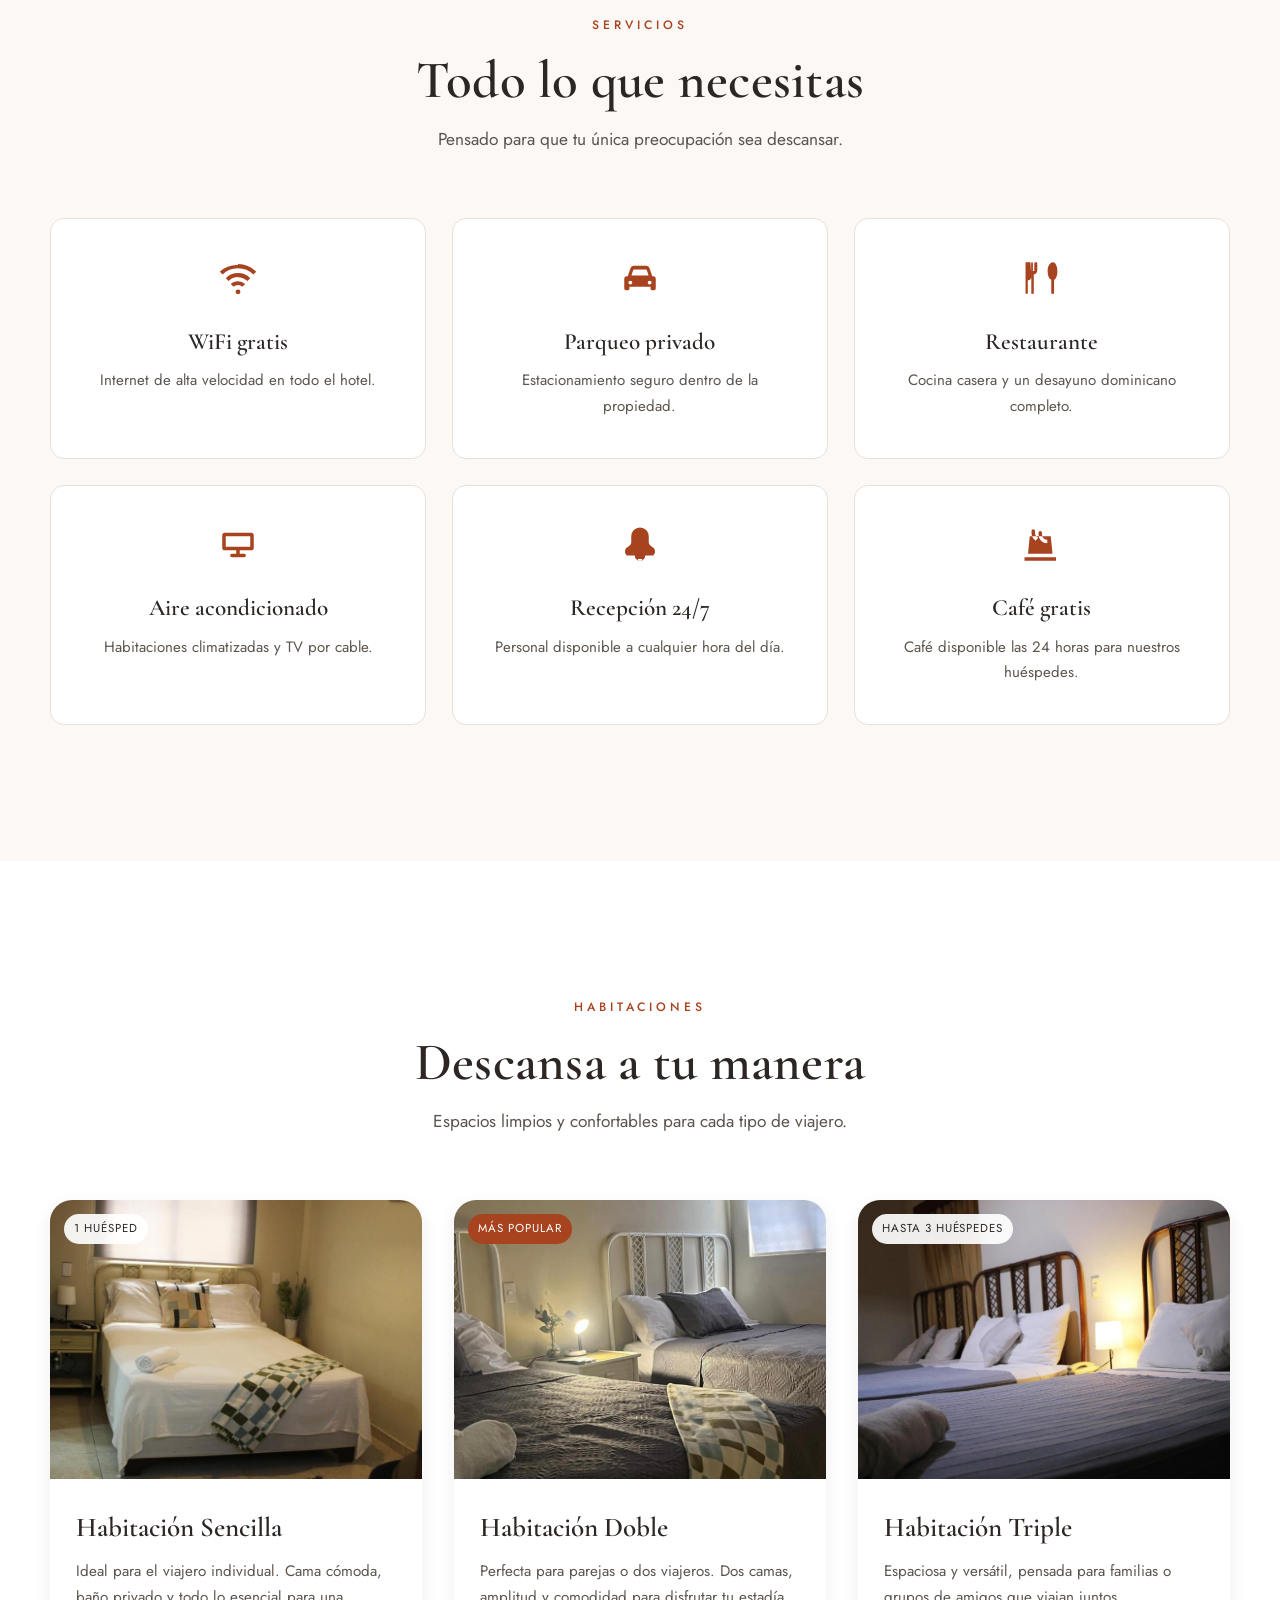
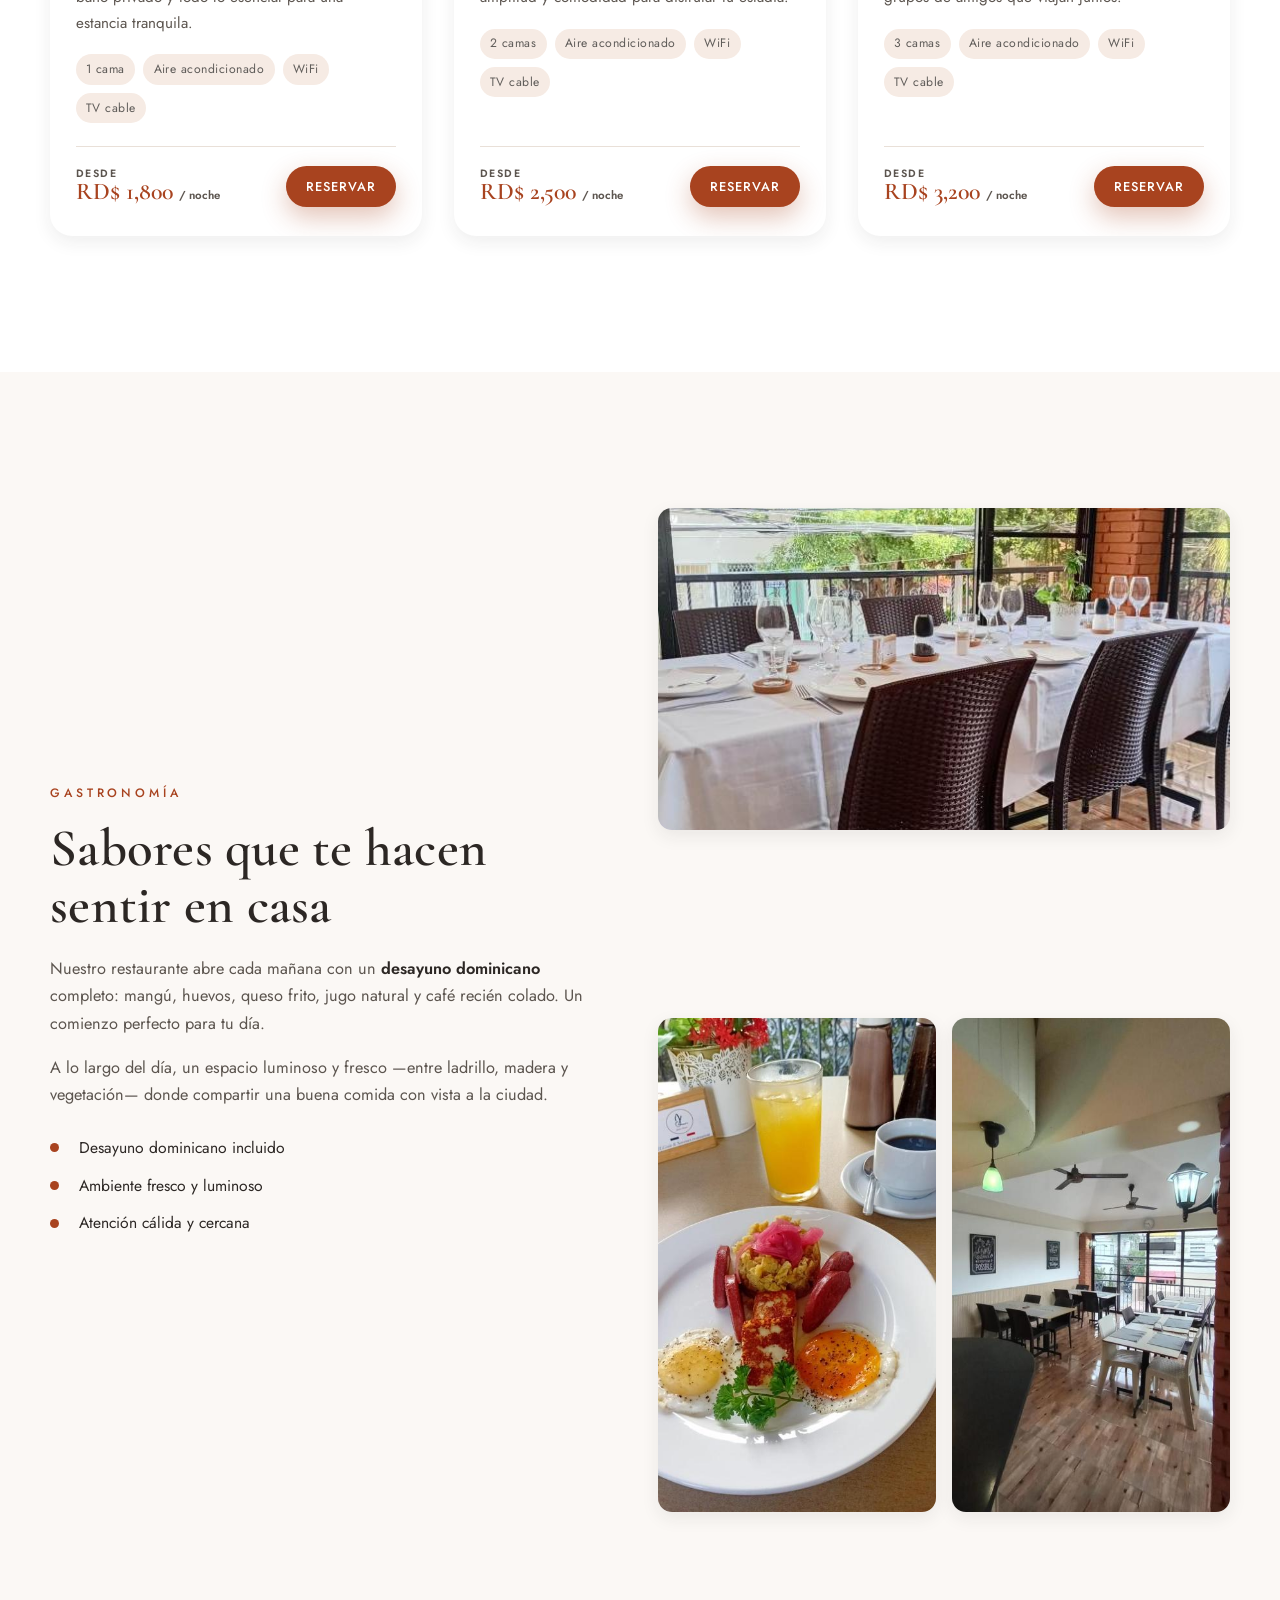
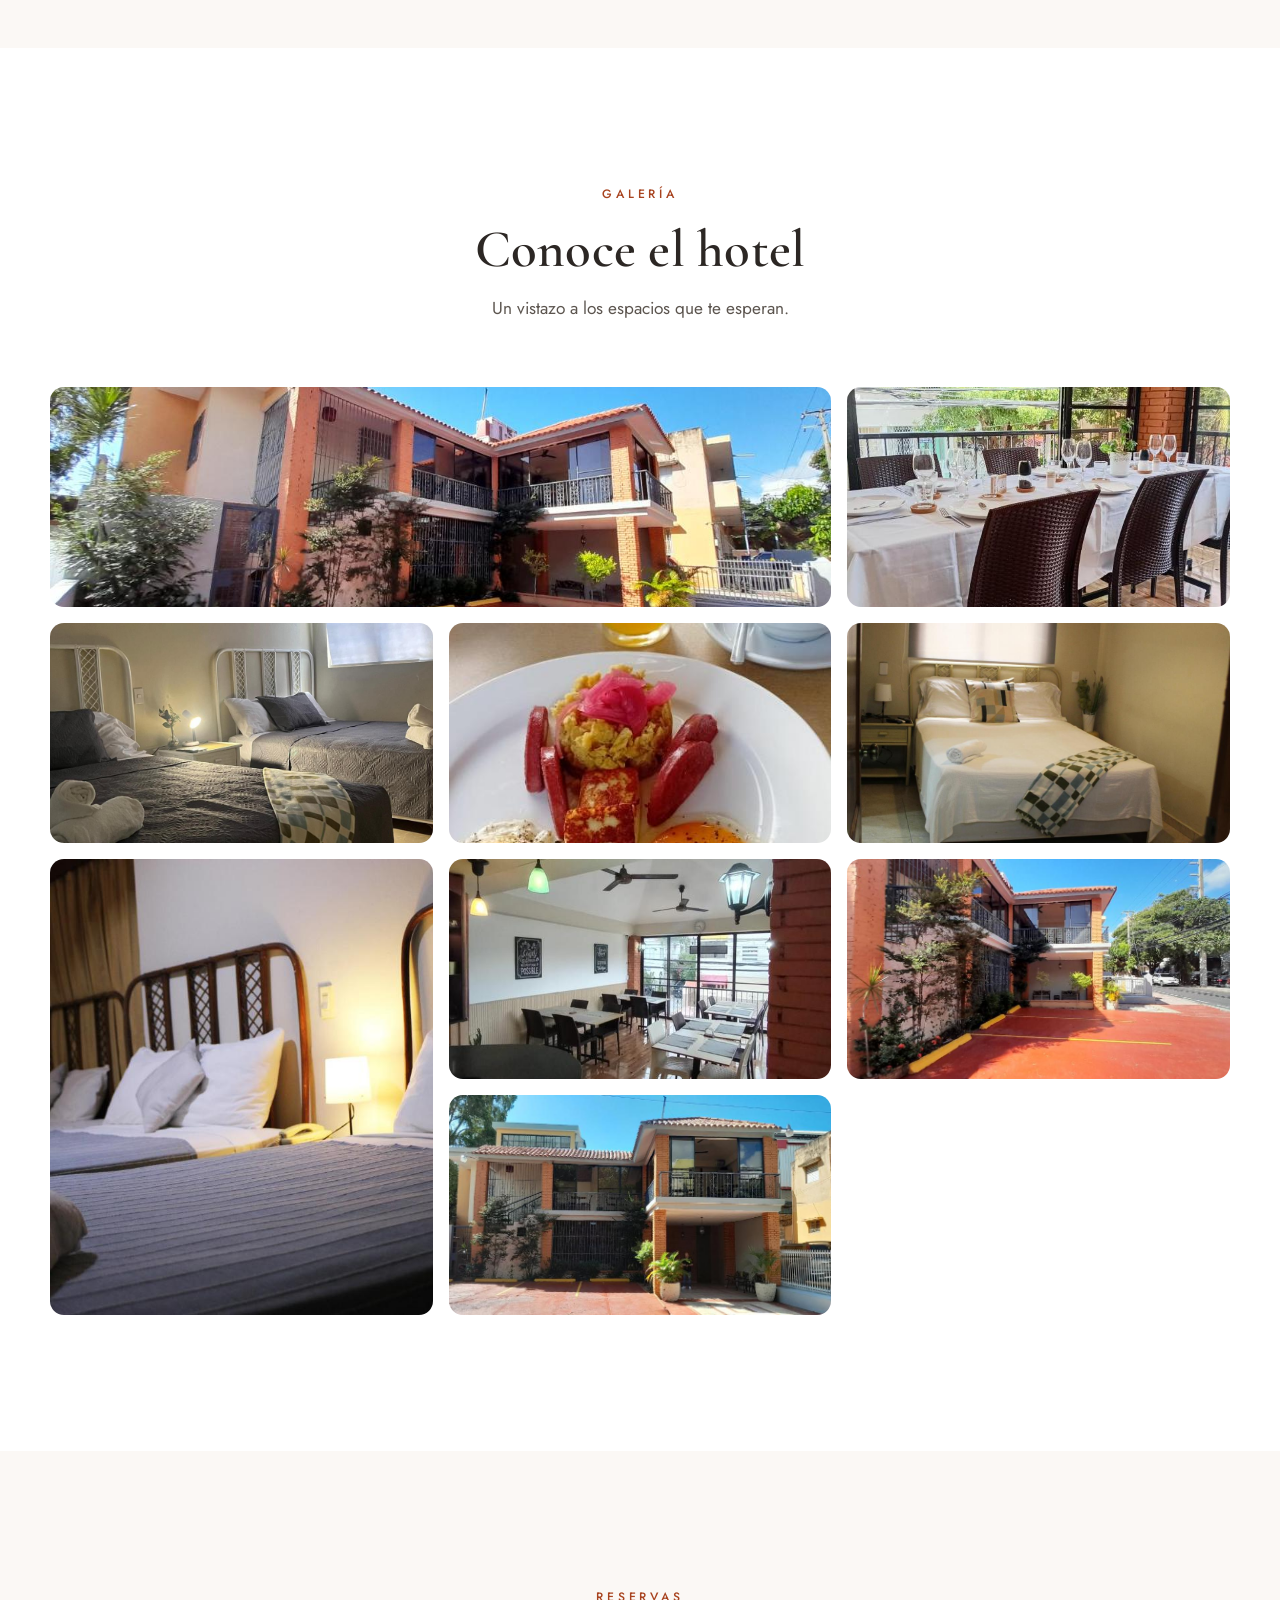
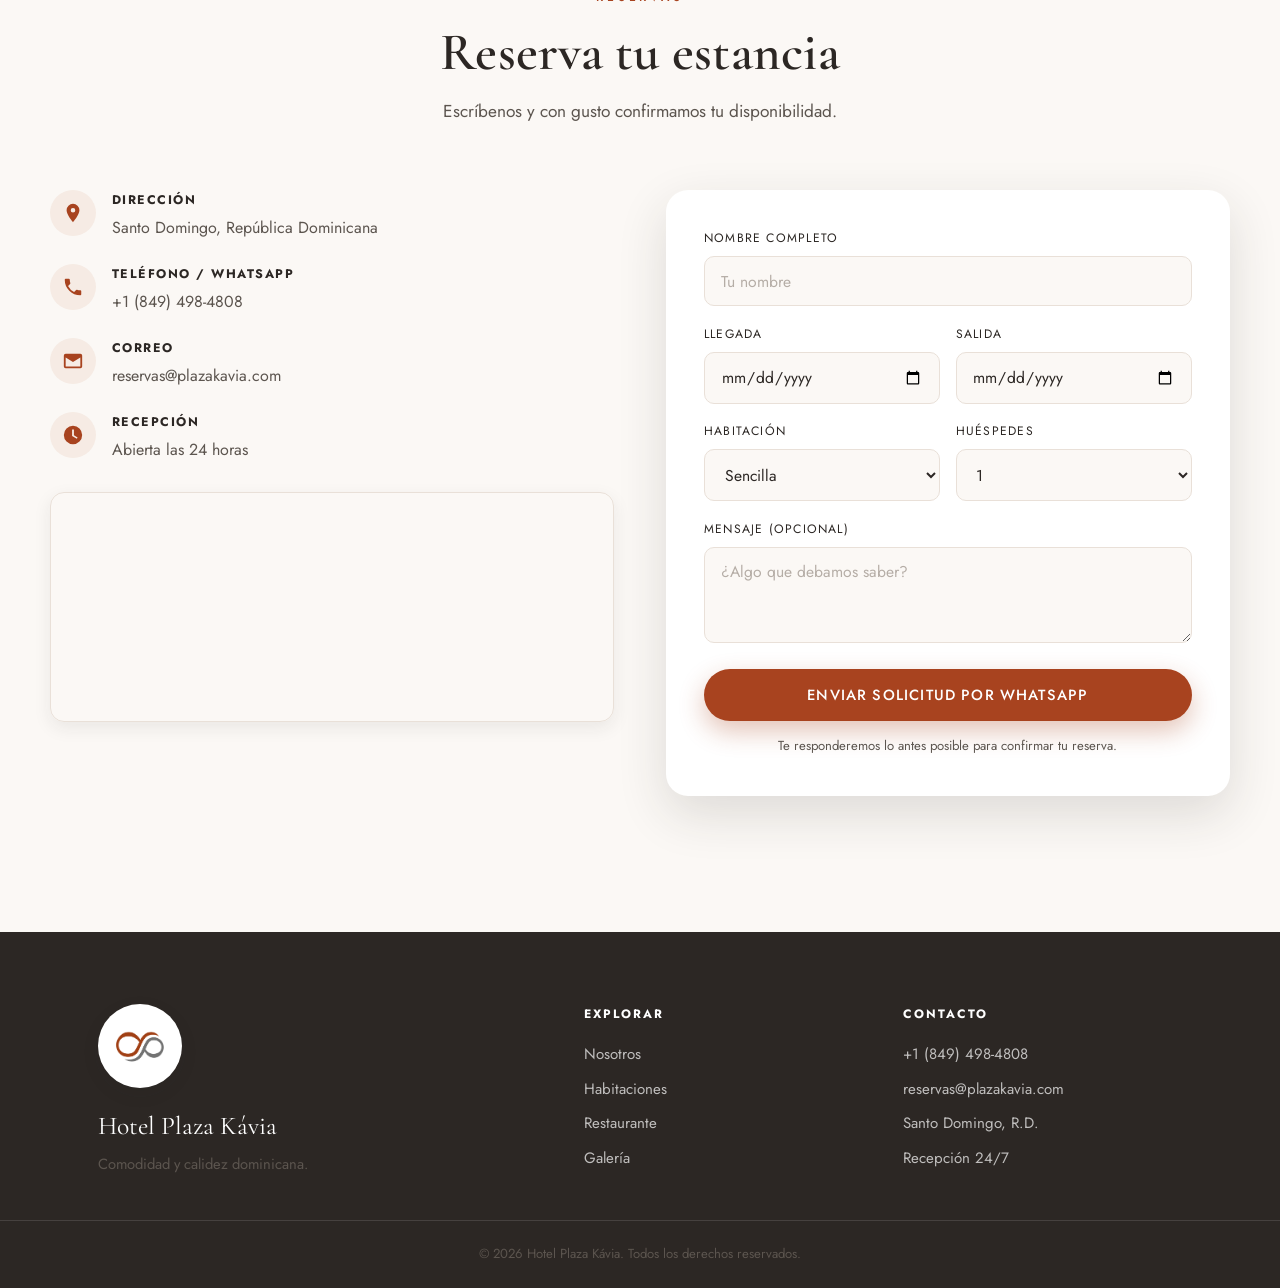
==== commit 85bcb45d: "Watermark text, transparent hero logo, nearby text fixes, no fade-out" ====
--- a/index.html
+++ b/index.html
@@ -60,15 +60,15 @@
     <div class="hero__overlay"></div>
 
     <div class="hero__content">
-      <span class="logo-badge logo-badge--lg reveal hero__hide">
+      <span class="logo-badge logo-badge--lg logo-badge--clear reveal">
         <img src="img/logo.png" alt="Logo Hotel Plaza Kávia" />
       </span>
-      <p class="hero__eyebrow reveal hero__hide" data-delay="1">Bienvenido</p>
-      <div class="hero__ornament reveal hero__hide" data-delay="1">
+      <p class="hero__eyebrow reveal" data-delay="1">Bienvenido</p>
+      <div class="hero__ornament reveal" data-delay="1">
         <span></span><i>✦</i><span></span>
       </div>
-      <h1 class="hero__title reveal hero__hide" data-delay="2">Hotel Plaza Kávia</h1>
-      <p class="hero__sub reveal hero__hide" data-delay="3">
+      <h1 class="hero__title reveal" data-delay="2">Hotel Plaza Kávia</h1>
+      <p class="hero__sub reveal" data-delay="3">
         Comodidad y calidez dominicana<br class="hero__br" /> en el corazón de la ciudad.
       </p>
       <div class="hero__actions reveal" data-delay="4">
@@ -140,9 +140,9 @@
           <span class="nearby__dist">5 min</span>
         </div>
         <div class="nearby__text">
-          <p class="eyebrow">Patrimonio de la Humanidad · UNESCO</p>
-          <h3 class="nearby__title">La Zona Colonial</h3>
-          <p>A solo 5 minutos del hotel, la Zona Colonial de Santo Domingo es el primer asentamiento europeo del Nuevo Mundo. Sus calles de adoquín, catedrales y fortalezas te transportan cinco siglos atrás en la historia del Caribe.</p>
+          <p class="eyebrow">Historia viva del Caribe</p>
+          <h3 class="nearby__title">Déjate seducir por la magia de la ciudad colonial</h3>
+          <p>A solo 5 minutos del hotel, la Zona Colonial de Santo Domingo guarda siglos de historia entre sus calles de adoquín, catedrales y fortalezas. <em>Descubre sus secretos</em> y déjate llevar por el encanto de la ciudad más antigua del Nuevo Mundo.</p>
         </div>
       </div>
 
@@ -152,9 +152,9 @@
           <span class="nearby__dist">10 min</span>
         </div>
         <div class="nearby__text">
-          <p class="eyebrow">Frente al mar Caribe</p>
+          <p class="eyebrow">Cerca del mar Caribe</p>
           <h3 class="nearby__title">El Malecón</h3>
-          <p>Uno de los malecones más hermosos del Caribe. A pocos minutos del hotel, este paseo costero es perfecto para caminar al amanecer o disfrutar del atardecer con vistas abiertas al mar.</p>
+          <p>A solo 10 minutos del hotel, el Malecón de Santo Domingo es uno de los paseos costeros más emblemáticos del Caribe. Ideal para caminar al atardecer y sentir la brisa del mar sin alejarte de la ciudad.</p>
         </div>
       </div>
 
@@ -557,7 +557,7 @@
     <svg width="100%" height="100%" xmlns="http://www.w3.org/2000/svg">
       <defs>
         <pattern id="wmp" width="360" height="200" patternUnits="userSpaceOnUse" patternTransform="rotate(-35 0 0)">
-          <text x="10" y="110" font-family="Arial,sans-serif" font-size="18" font-weight="900" fill="rgba(120,30,5,0.22)" letter-spacing="3">DEMO · PENDIENTE DE PAGO</text>
+          <text x="10" y="110" font-family="Arial,sans-serif" font-size="18" font-weight="900" fill="rgba(120,30,5,0.22)" letter-spacing="3">PENDIENTE A CONFIRMACIÓN</text>
         </pattern>
       </defs>
       <rect width="200%" height="200%" fill="url(#wmp)" transform="translate(-200,-200)"/>
--- a/styles.css
+++ b/styles.css
@@ -107,6 +107,10 @@
   height: clamp(96px, 14vw, 132px);
   box-shadow: 0 18px 50px rgba(0,0,0,.28);
   margin-bottom: 1.6rem;
+}
+.logo-badge--clear {
+  background: transparent;
+  box-shadow: none;
 }
 .logo-badge--float {
   position: absolute;
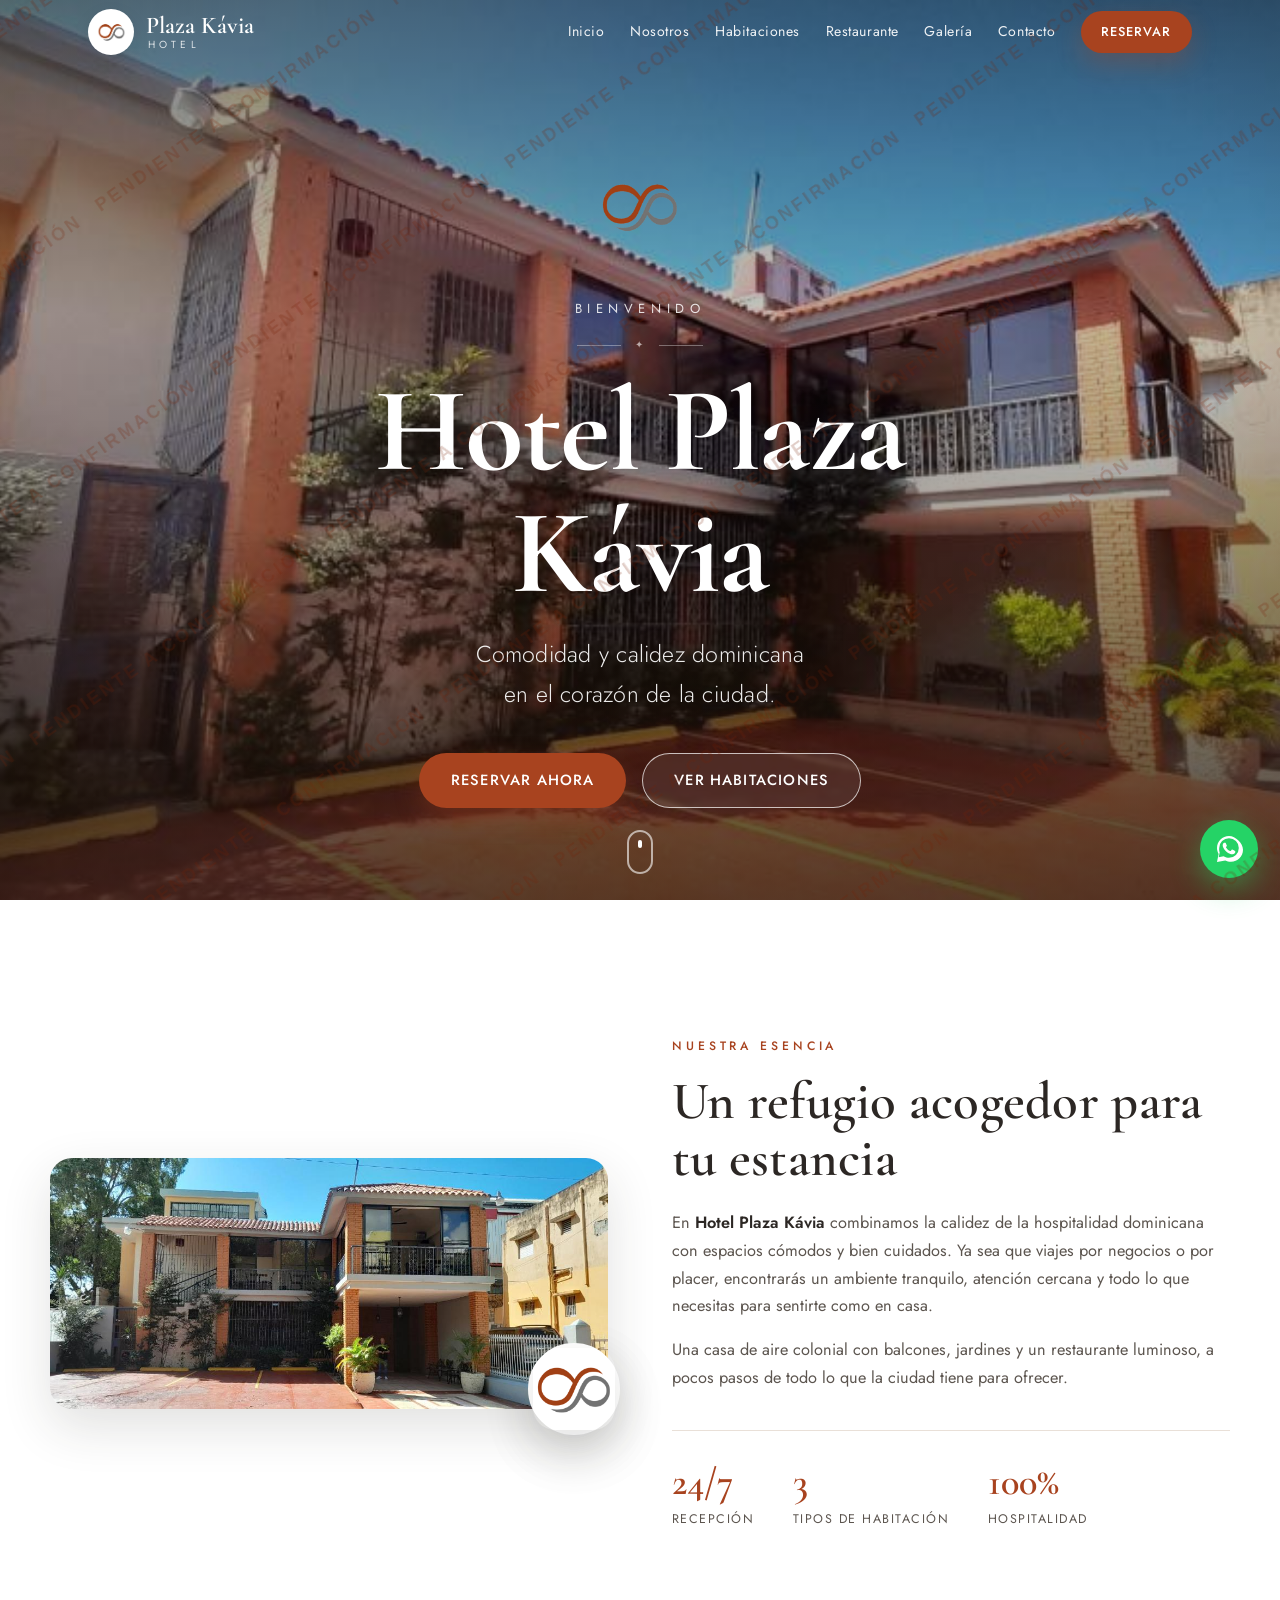
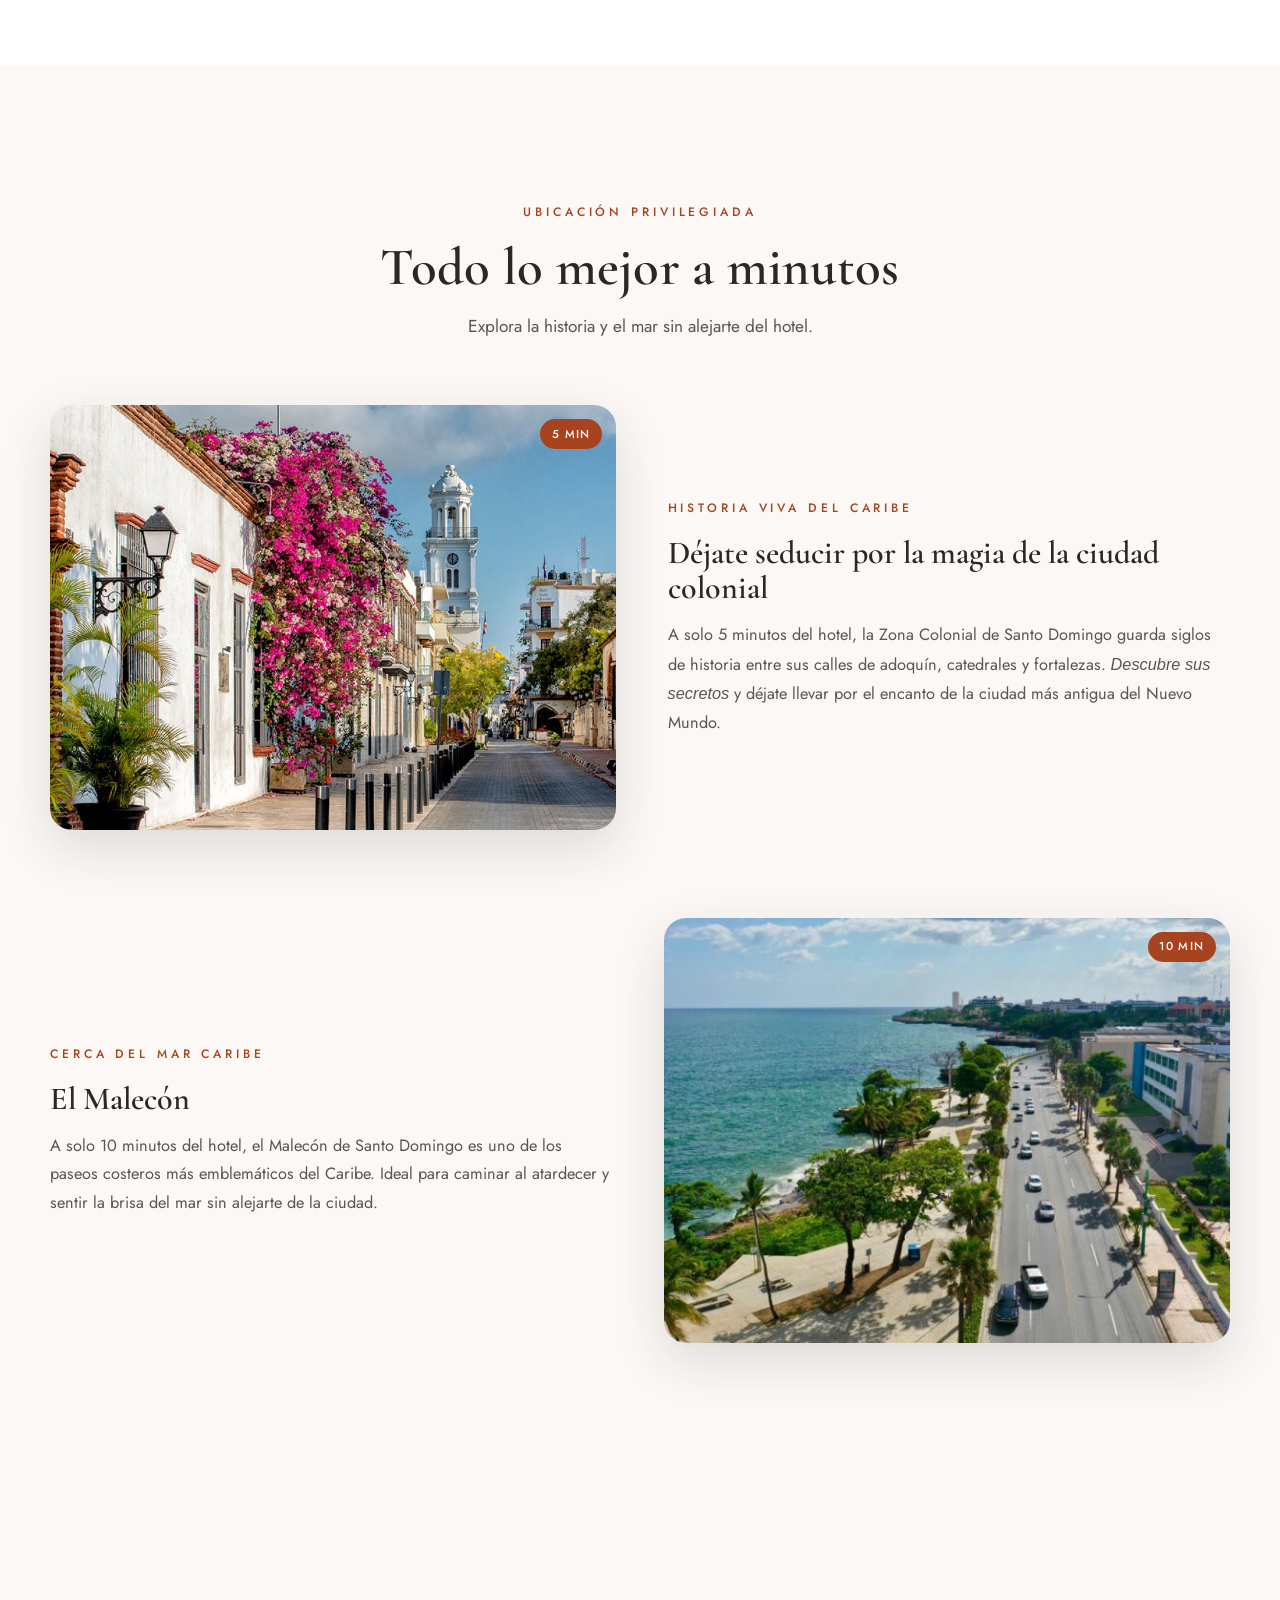
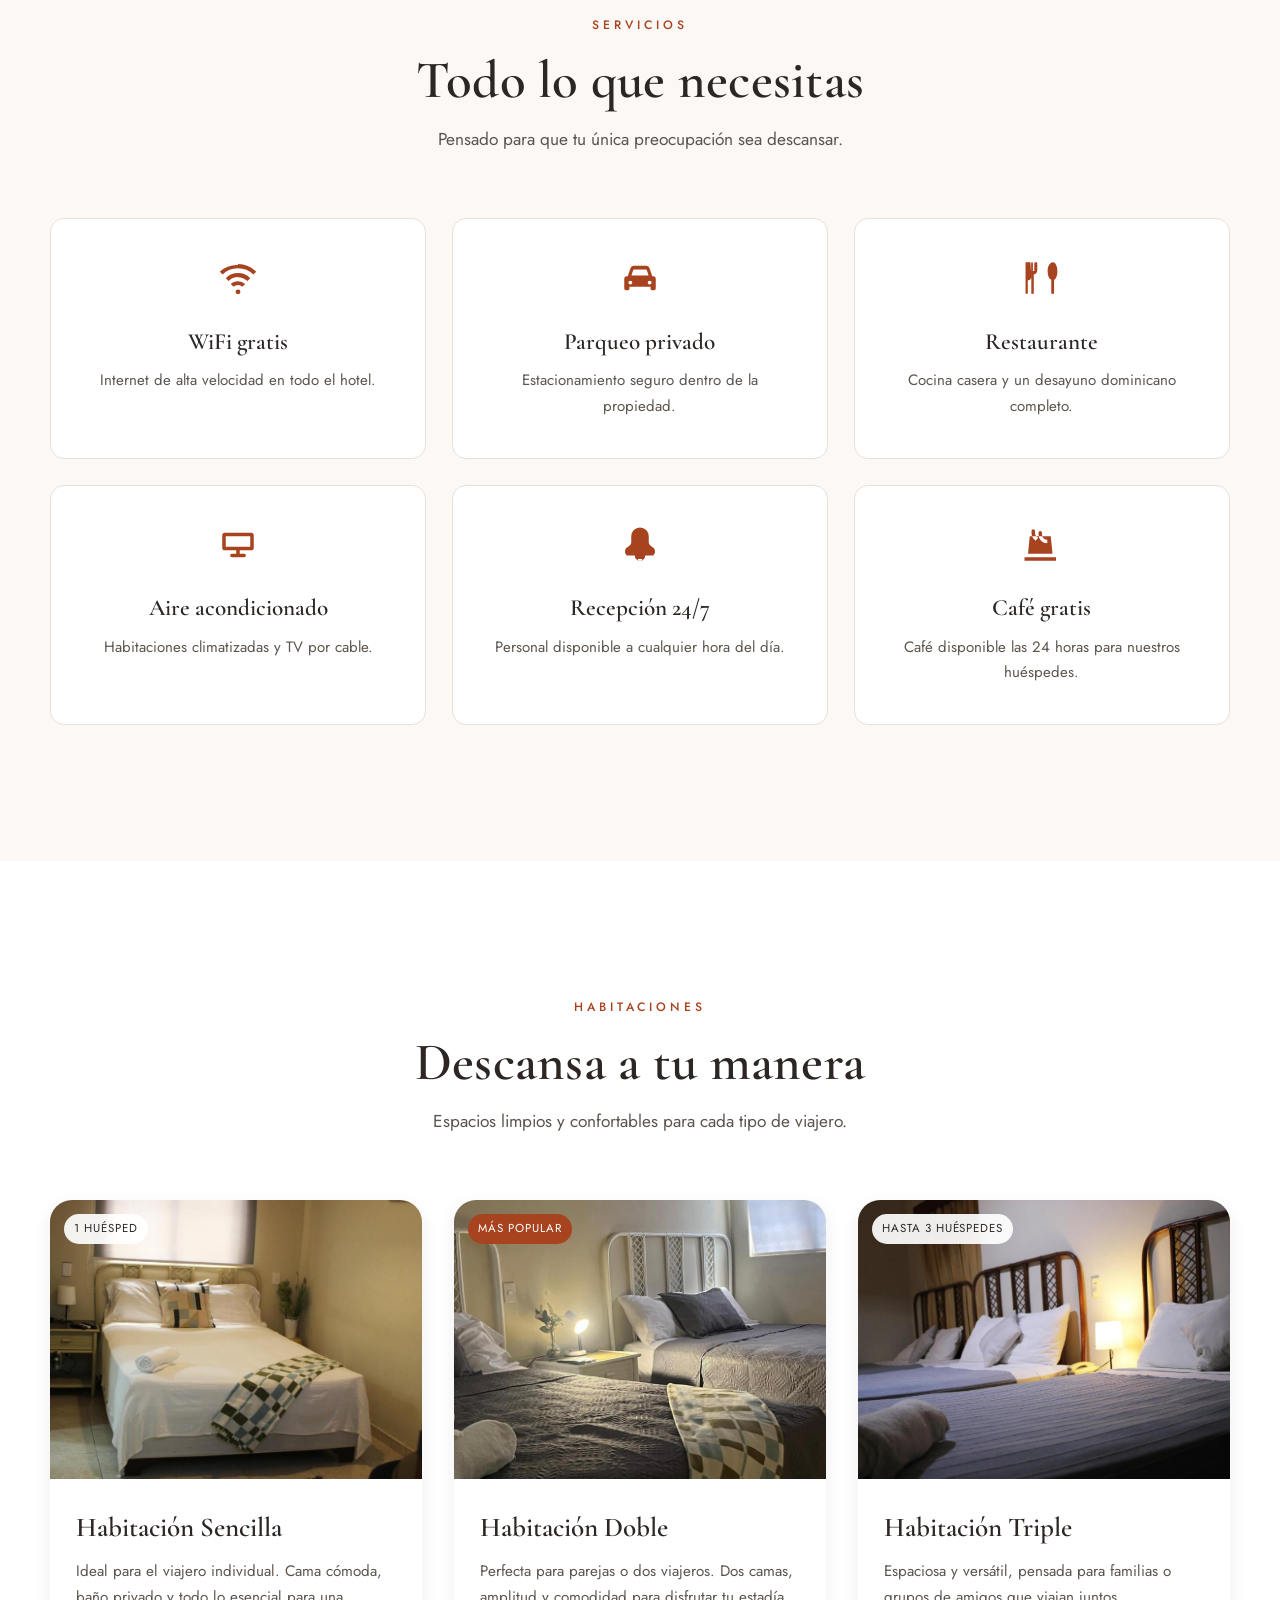
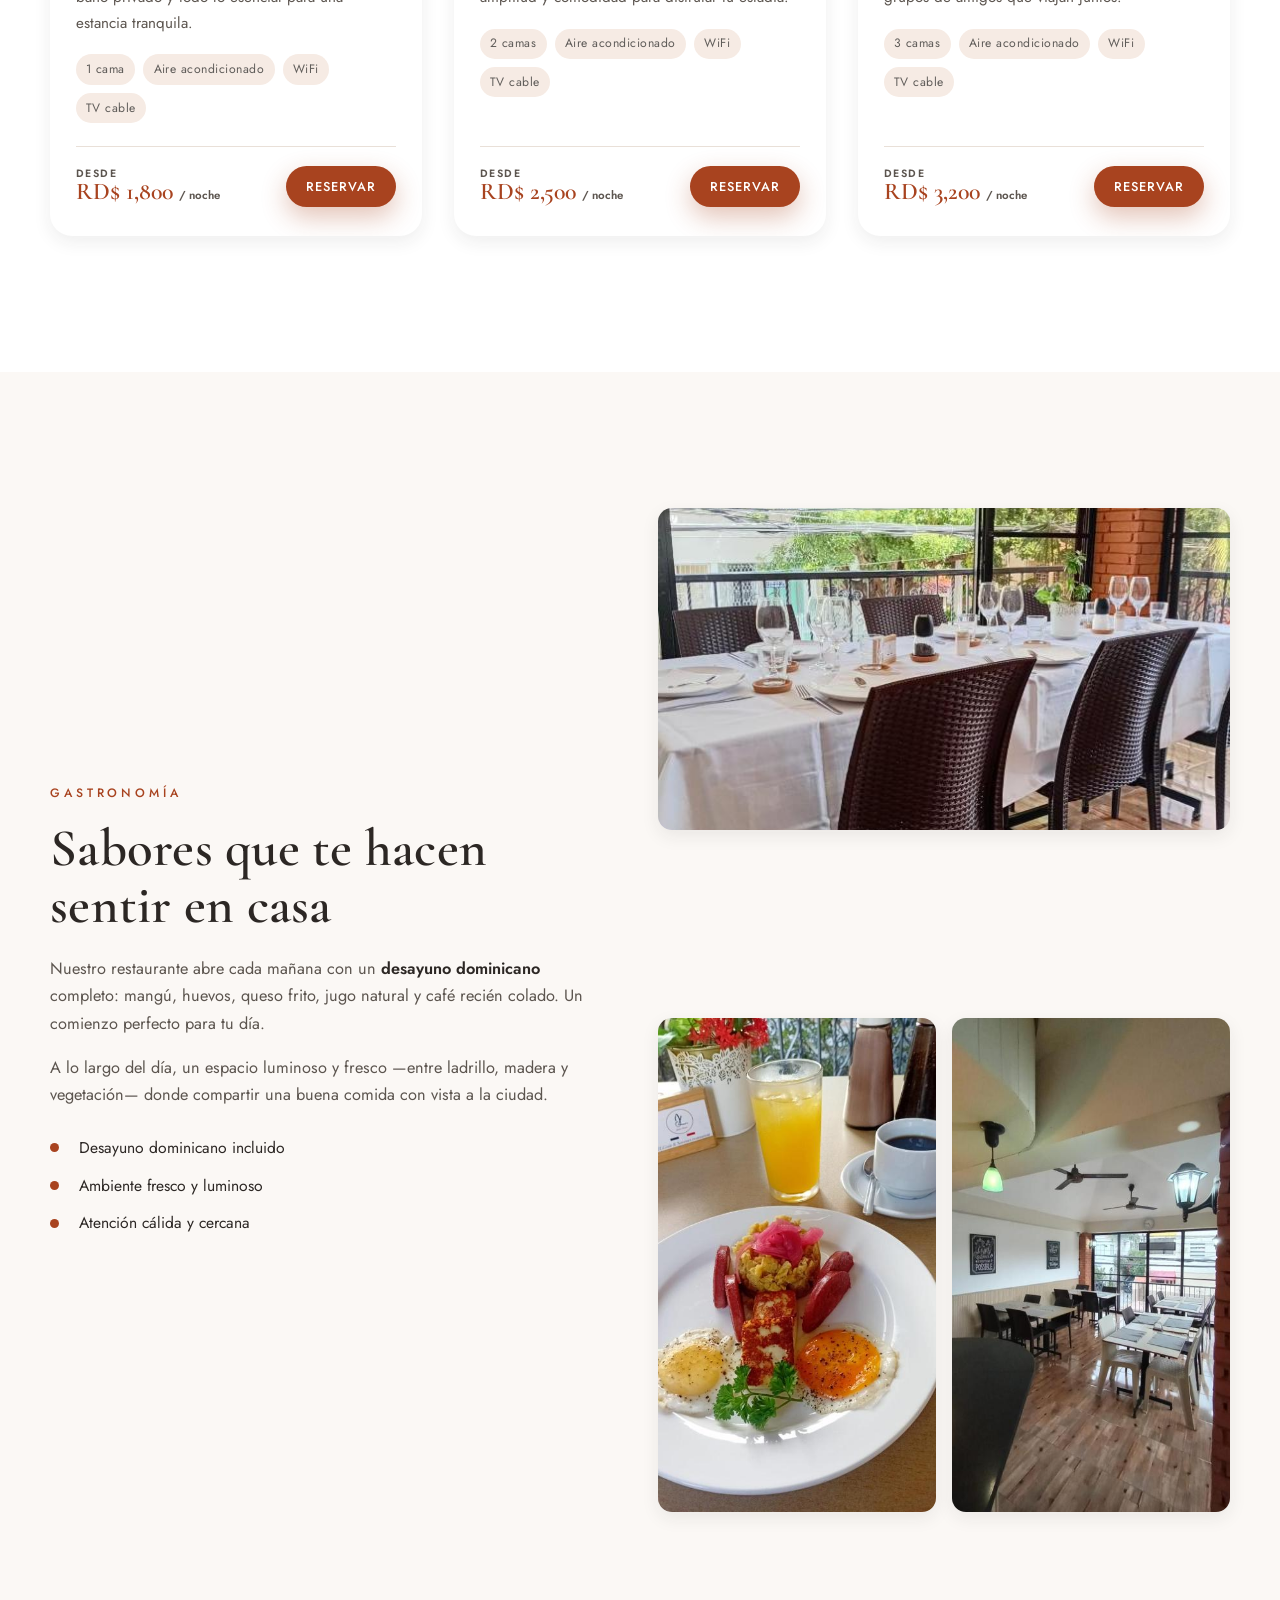
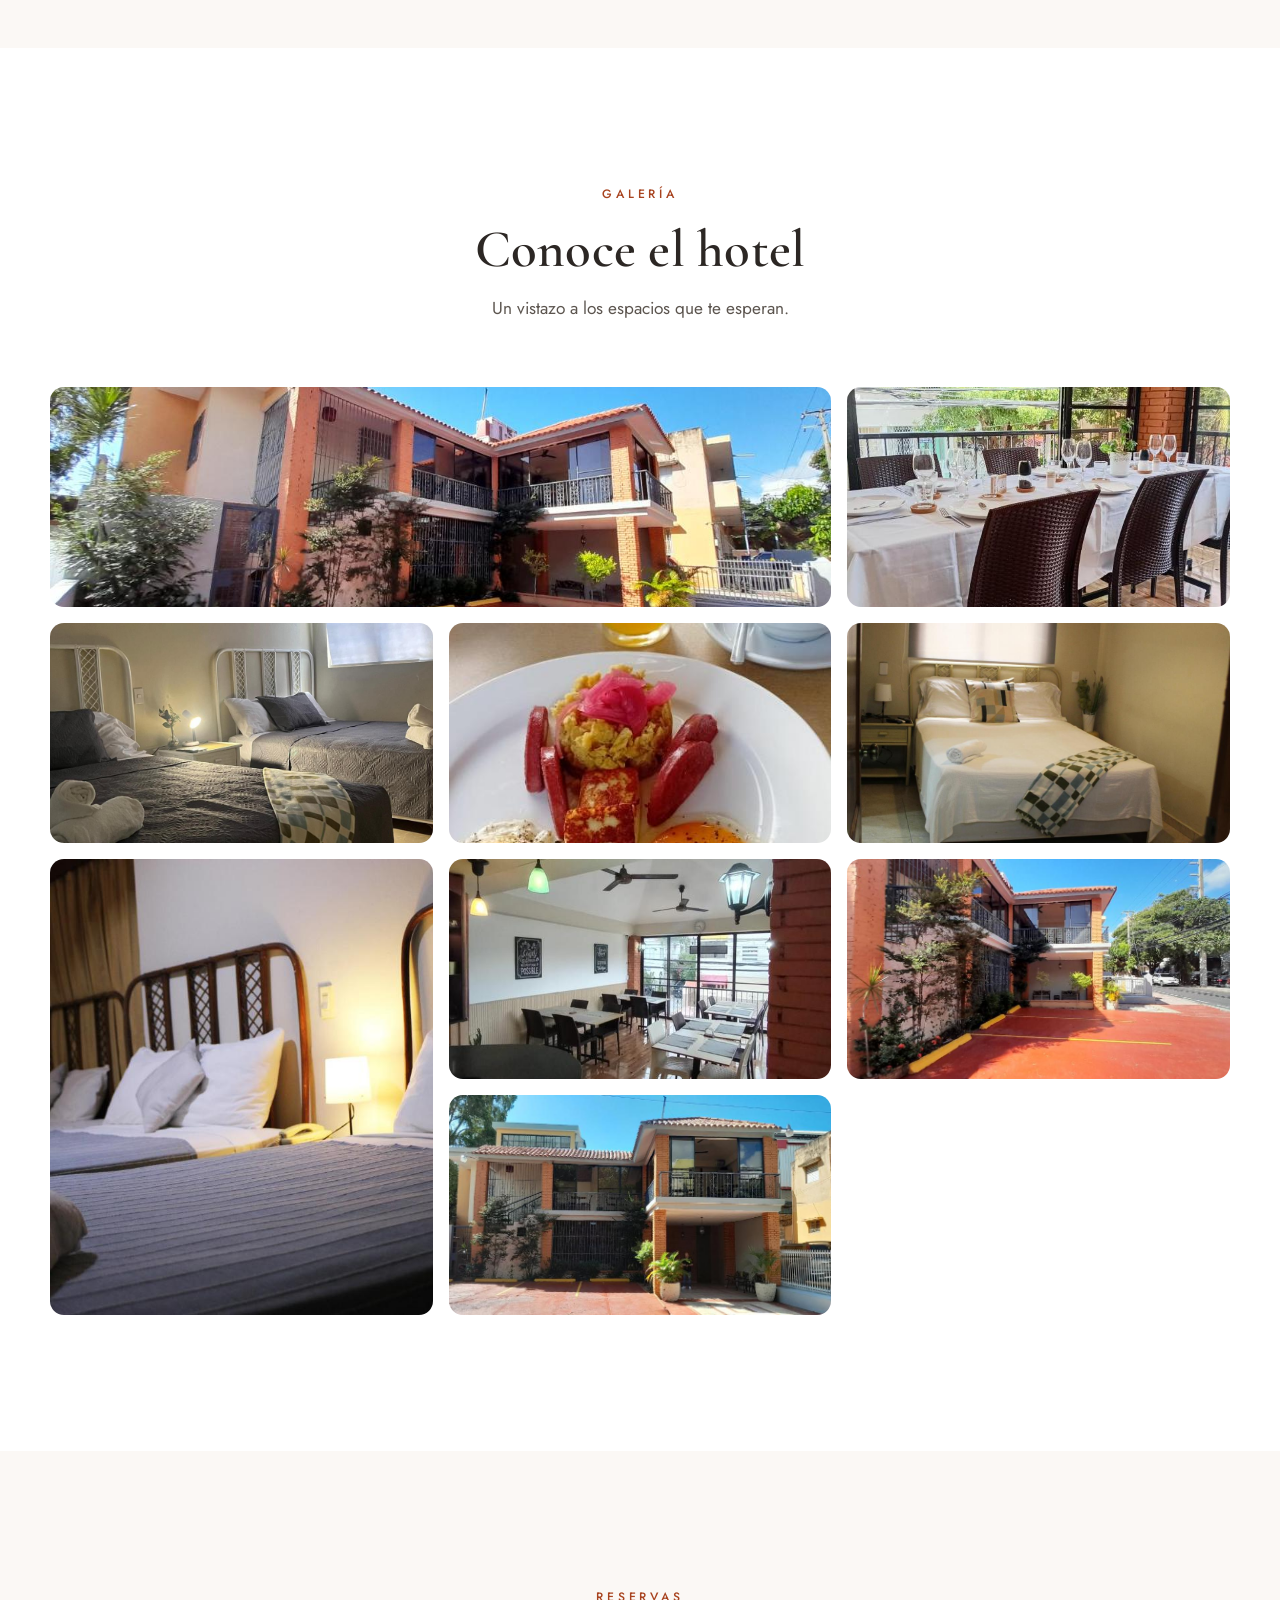
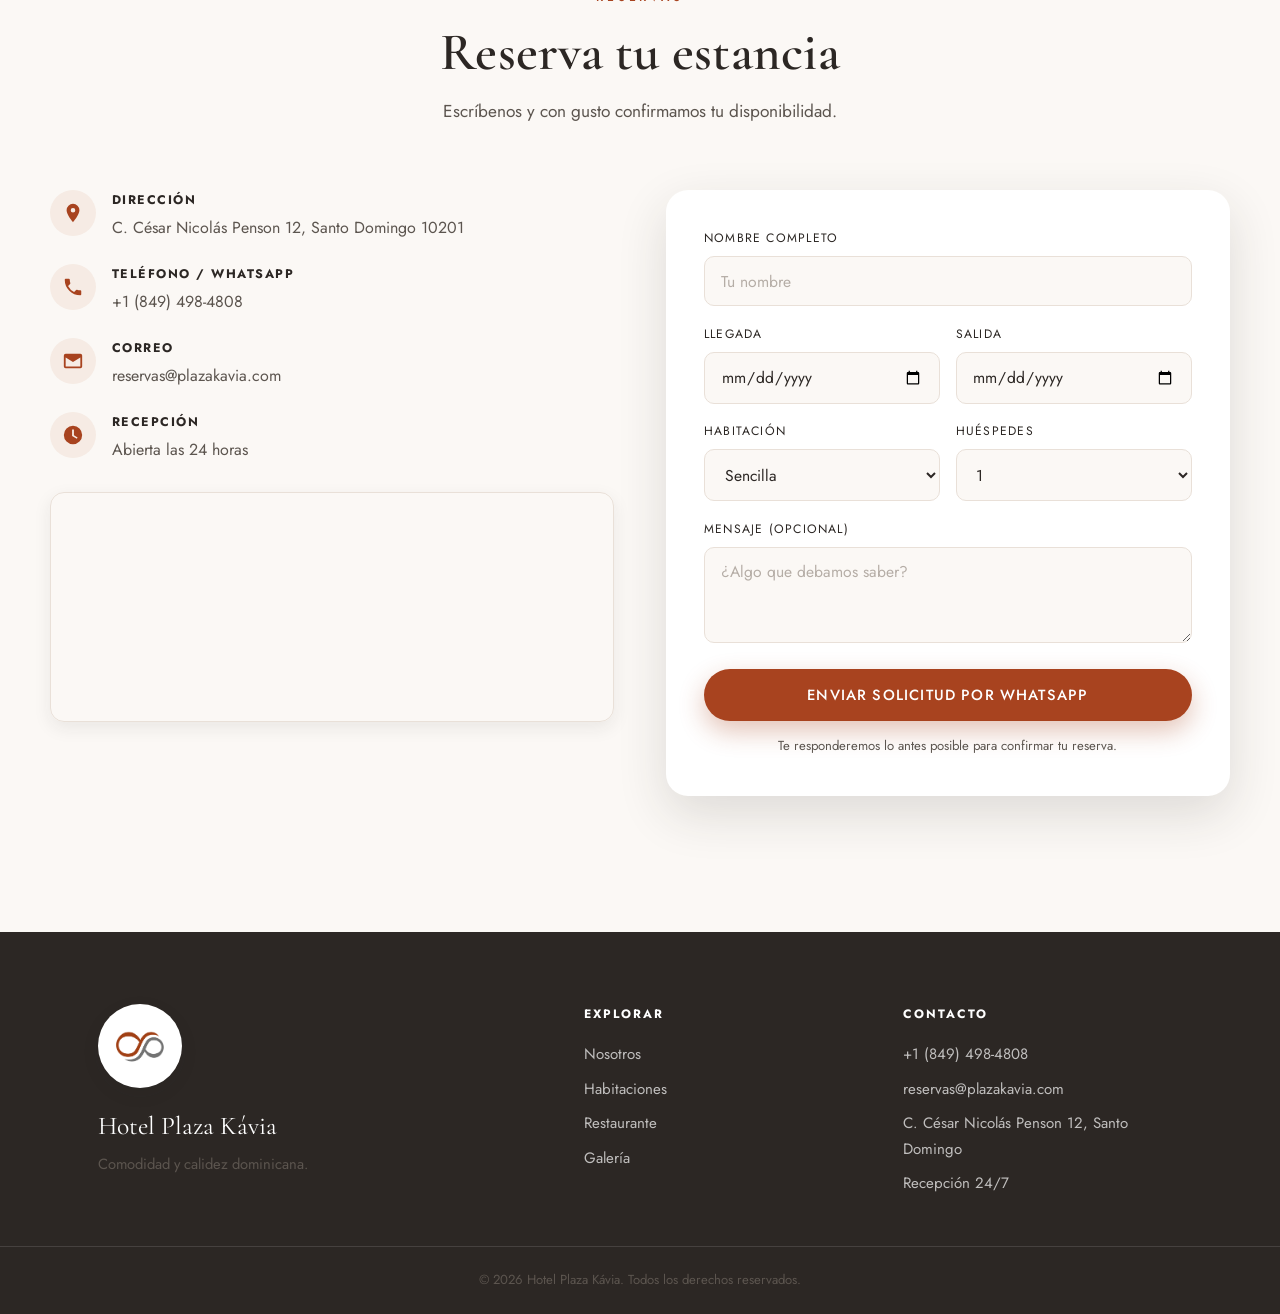
==== commit 7d025ee0: "Update address and Google Maps to C. César Nicolás Penson 12" ====
--- a/index.html
+++ b/index.html
@@ -376,7 +376,7 @@
             </span>
             <div>
               <h4>Dirección</h4>
-              <p>Santo Domingo, República Dominicana</p>
+              <p>C. César Nicolás Penson 12, Santo Domingo 10201</p>
             </div>
           </li>
           <li>
@@ -411,7 +411,7 @@
         <div class="contact__map">
           <iframe
             title="Ubicación del Hotel Plaza Kávia"
-            src="https://www.google.com/maps?q=Santo+Domingo,+Rep%C3%BAblica+Dominicana&output=embed"
+            src="https://www.google.com/maps?q=C.+C%C3%A9sar+Nicol%C3%A1s+Penson+12%2C+Santo+Domingo+10201%2C+Rep%C3%BAblica+Dominicana&output=embed"
             loading="lazy" referrerpolicy="no-referrer-when-downgrade"></iframe>
         </div>
       </div>
@@ -482,7 +482,7 @@
         <h4>Contacto</h4>
         <a href="tel:+18494984808">+1 (849) 498-4808</a>
         <a href="mailto:reservas@plazakavia.com">reservas@plazakavia.com</a>
-        <p>Santo Domingo, R.D.</p>
+        <p>C. César Nicolás Penson 12, Santo Domingo</p>
         <p>Recepción 24/7</p>
       </div>
     </div>
